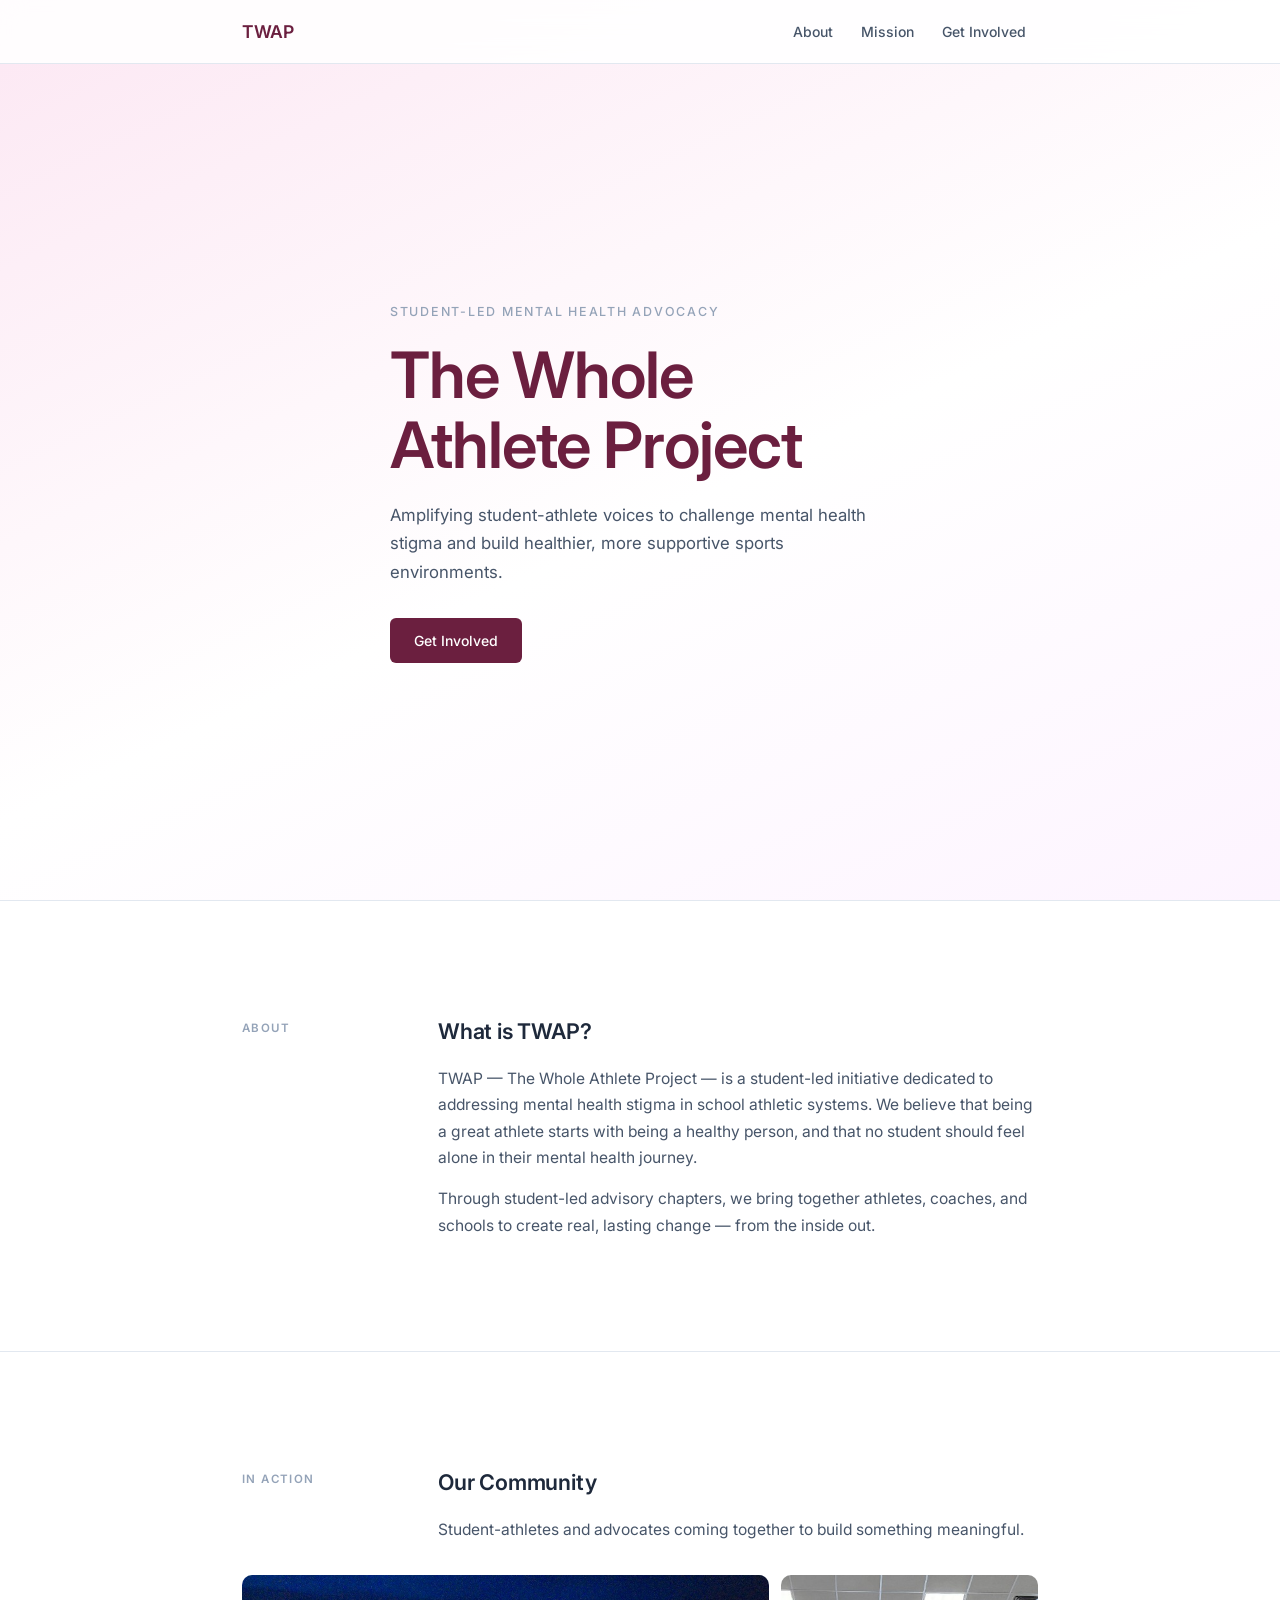
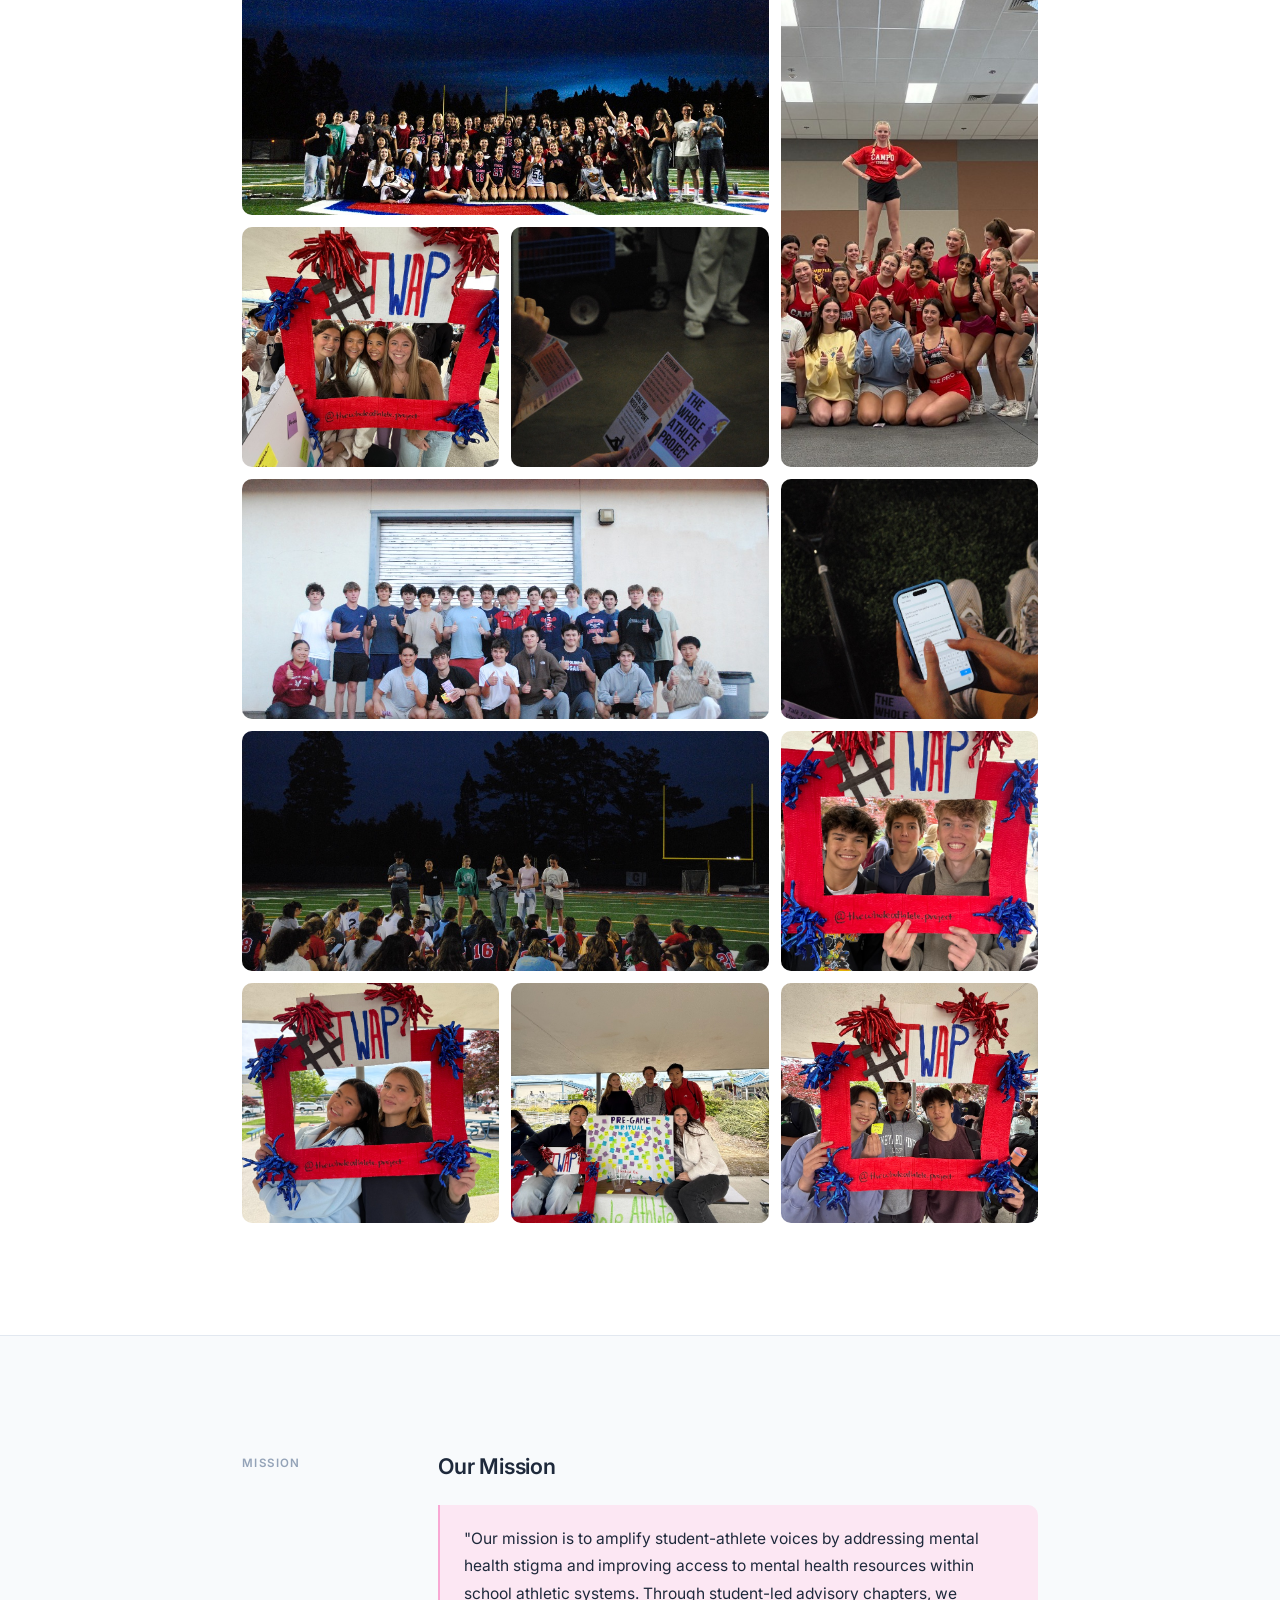
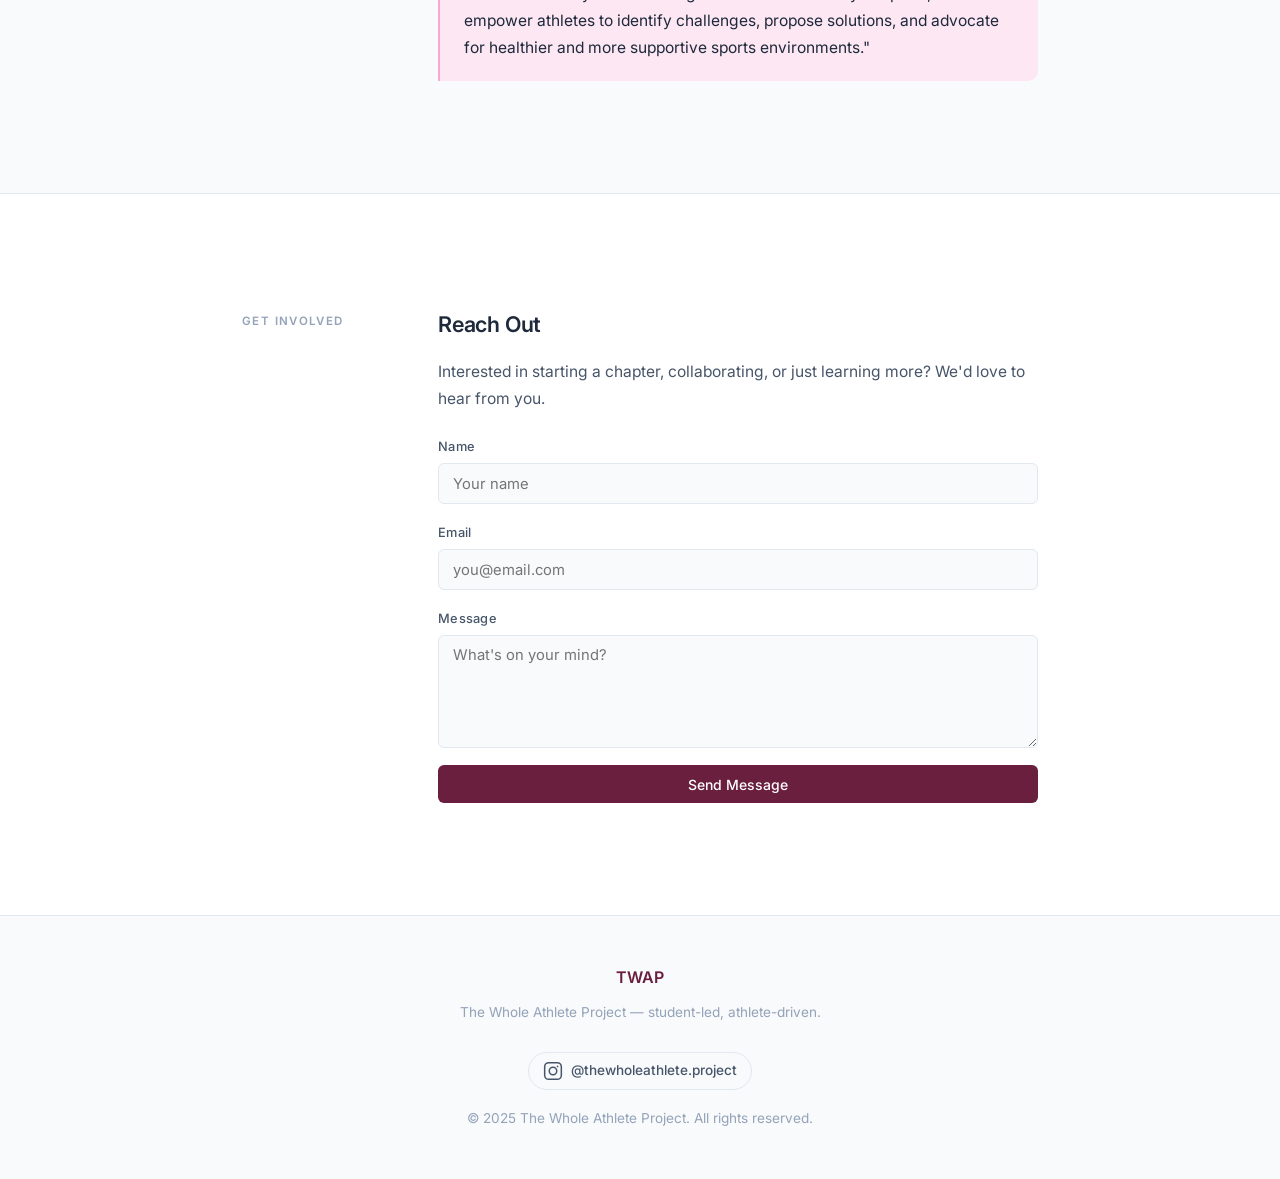
==== index.html @ a3b39b00 "Add files via upload" ====
<!DOCTYPE html>
<html lang="en">
<head>
  <meta charset="UTF-8" />
  <meta name="viewport" content="width=device-width, initial-scale=1.0" />

  <title>TWAP — The Whole Athlete Project</title>
  <meta name="description" content="TWAP is a student-led initiative challenging mental health stigma and improving access to resources within student-athlete communities." />

  <!-- Inter font from Google Fonts -->
  <link rel="preconnect" href="https://fonts.googleapis.com" />
  <link rel="preconnect" href="https://fonts.gstatic.com" crossorigin />
  <link href="https://fonts.googleapis.com/css2?family=Inter:wght@300;400;500;600&display=swap" rel="stylesheet" />

  <link rel="stylesheet" href="style.css" />

  <!-- Favicon — TWAP logo shown in browser tab -->
  <link rel="icon"       type="image/png" href="favicon.png" />
  <link rel="apple-touch-icon"            href="favicon.png" />
</head>
<body>

  <!-- ─── NAV ─────────────────────────────────────────── -->
  <header id="site-header">
    <nav class="nav-inner" aria-label="Main navigation">
      <a href="#hero" class="nav-logo">TWAP</a>

      <!-- Desktop links -->
      <ul class="nav-links" role="list">
        <li><a href="#about"   class="nav-link">About</a></li>
        <li><a href="#mission" class="nav-link">Mission</a></li>
        <li><a href="#contact" class="nav-link">Get Involved</a></li>
      </ul>

      <!-- Mobile hamburger -->
      <button id="hamburger" aria-label="Toggle menu" aria-expanded="false">
        <span></span>
        <span></span>
        <span></span>
      </button>
    </nav>

    <!-- Mobile menu drawer -->
    <div id="mobile-menu" aria-hidden="true">
      <ul role="list">
        <li><a href="#about"   class="mob-link">About</a></li>
        <li><a href="#mission" class="mob-link">Mission</a></li>
        <li><a href="#contact" class="mob-link">Get Involved</a></li>
      </ul>
    </div>
  </header>

  <main>

    <!-- ─── HERO ─────────────────────────────────────────── -->
    <section id="hero">
      <div class="container hero-content">
        <p class="eyebrow">Student-Led Mental Health Advocacy</p>
        <h1>The Whole<br />Athlete Project</h1>
        <p class="hero-sub">
          Amplifying student-athlete voices to challenge mental health stigma
          and build healthier, more supportive sports environments.
        </p>
        <a href="#contact" class="btn">Get Involved</a>
      </div>
    </section>

    <!-- ─── ABOUT ─────────────────────────────────────────── -->
    <section id="about">
      <div class="container section-layout">
        <div class="section-label">About</div>
        <div class="section-body">
          <h2>What is TWAP?</h2>
          <p>
            TWAP — The Whole Athlete Project — is a student-led initiative
            dedicated to addressing mental health stigma in school athletic
            systems. We believe that being a great athlete starts with being
            a healthy person, and that no student should feel alone in their
            mental health journey.
          </p>
          <p>
            Through student-led advisory chapters, we bring together athletes,
            coaches, and schools to create real, lasting change — from the inside out.
          </p>
        </div>
      </div>
    </section>

    <!-- ─── GALLERY ─────────────────────────────────────────── -->
    <section id="gallery">
      <div class="container">
        <div class="section-layout">
          <div class="section-label">In Action</div>
          <div class="section-body">
            <h2>Our Community</h2>
            <p>Student-athletes and advocates coming together to build something meaningful.</p>
          </div>
        </div>

        <!-- Photo grid: 9 photos -->
        <div class="photo-grid">

          <!-- Row 1: wide field group + tall cheer team -->
          <figure class="photo-cell photo-wide">
            <img src="images/field-group.jpg"
                 alt="Large group of student-athletes gathered on a football field at night" />
          </figure>

          <figure class="photo-cell photo-tall">
            <img src="images/cheer-team.jpg"
                 alt="Cheerleading team forming a pyramid in a gym, all smiling" />
          </figure>

          <!-- Row 1 col 3 + row 2 col 1-2 fill -->
          <figure class="photo-cell">
            <img src="images/event-girls-sign.jpg"
                 alt="Four female student-athletes posing with a handmade TWAP sign" />
          </figure>

          <!-- Row 2: track group wide + survey phone -->
          <figure class="photo-cell photo-wide">
            <img src="images/team-lacrosse.jpg"
                 alt="A large group of student-athletes giving thumbs up together on a track" />
          </figure>

          <!-- Row 3: field presentation wide + brochure -->
          <figure class="photo-cell photo-wide">
            <img src="images/field-presentation.jpg"
                 alt="TWAP members presenting to a crowd of student-athletes sitting on a football field at night" />
          </figure>

          <figure class="photo-cell">
            <img src="images/brochure-hands.jpg"
                 alt="Hands holding a TWAP mental health guide brochure" />
          </figure>

          <!-- Row 4: three smaller squares -->
          <figure class="photo-cell">
            <img src="images/survey-phone.jpg"
                 alt="Student filling out a TWAP mental health survey on their phone at an outdoor event" />
          </figure>

          <figure class="photo-cell">
            <img src="images/event-boys-sign.jpg"
                 alt="Three male student-athletes posing with a TWAP photo frame sign" />
          </figure>

          <figure class="photo-cell">
            <img src="images/event-duo.jpg"
                 alt="Two student-athletes smiling through a TWAP photo frame at a campus event" />
          </figure>

          <!-- Two new square photos -->
          <figure class="photo-cell">
            <img src="images/event-booth.jpg"
                 alt="TWAP members at a campus booth with a Pre-Game Ritual poster covered in sticky notes" />
          </figure>

          <figure class="photo-cell">
            <img src="images/event-boys-sign2.jpg"
                 alt="Three male students posing with a TWAP photo frame sign at a campus event" />
          </figure>

        </div>
      </div>
    </section>

    <!-- ─── MISSION ─────────────────────────────────────────── -->
    <section id="mission">
      <div class="container section-layout">
        <div class="section-label">Mission</div>
        <div class="section-body">
          <h2>Our Mission</h2>
          <!-- Exact mission statement as specified -->
          <blockquote>
            "Our mission is to amplify student-athlete voices by addressing
            mental health stigma and improving access to mental health resources
            within school athletic systems. Through student-led advisory chapters,
            we empower athletes to identify challenges, propose solutions, and
            advocate for healthier and more supportive sports environments."
          </blockquote>
        </div>
      </div>
    </section>

    <!-- ─── CONTACT ─────────────────────────────────────────── -->
    <section id="contact">
      <div class="container section-layout">
        <div class="section-label">Get Involved</div>
        <div class="section-body">
          <h2>Reach Out</h2>
          <p>
            Interested in starting a chapter, collaborating, or just learning more?
            We'd love to hear from you.
          </p>

          <!--
            FormSubmit — no backend needed.
            Submissions are sent to thewholeathleteproject26@gmail.com.
            First submission will require a one-time email confirmation.
          -->
          <form
            id="contact-form"
            action="https://formsubmit.co/thewholeathleteproject26@gmail.com"
            method="POST"
          >
            <!-- FormSubmit config: disable captcha, redirect back to page -->
            <input type="hidden" name="_captcha"     value="false" />
            <input type="hidden" name="_subject"     value="New message from TWAP website" />
            <input type="hidden" name="_next"        value="https://thewholeathleteproject.org/#contact" />
            <input type="text"   name="_honey"       style="display:none" tabindex="-1" autocomplete="off" />

            <div class="form-group">
              <label for="name">Name</label>
              <input type="text" id="name" name="name" required placeholder="Your name" autocomplete="name" />
            </div>

            <div class="form-group">
              <label for="email">Email</label>
              <input type="email" id="email" name="email" required placeholder="you@email.com" autocomplete="email" />
            </div>

            <div class="form-group">
              <label for="message">Message</label>
              <textarea id="message" name="message" rows="5" required placeholder="What's on your mind?"></textarea>
            </div>

            <button type="submit" class="btn">Send Message</button>
          </form>
        </div>
      </div>
    </section>

  </main>

  <!-- ─── FOOTER ─────────────────────────────────────────── -->
  <footer id="site-footer">
    <div class="container footer-inner">
      <span class="footer-logo">TWAP</span>
      <p>The Whole Athlete Project &mdash; student-led, athlete-driven.</p>
      <a
        href="https://instagram.com/thewholeathlete.project"
        target="_blank"
        rel="noopener noreferrer"
        class="instagram-link"
        aria-label="Follow TWAP on Instagram"
      >
        <!-- Inline SVG Instagram icon — no external dependency -->
        <svg xmlns="http://www.w3.org/2000/svg" width="20" height="20" viewBox="0 0 24 24" fill="none" stroke="currentColor" stroke-width="1.8" stroke-linecap="round" stroke-linejoin="round" aria-hidden="true">
          <rect x="2" y="2" width="20" height="20" rx="5" ry="5"/>
          <circle cx="12" cy="12" r="4.5"/>
          <circle cx="17.5" cy="6.5" r="1" fill="currentColor" stroke="none"/>
        </svg>
        @thewholeathlete.project
      </a>
      <p class="footer-copy">&copy; 2025 The Whole Athlete Project. All rights reserved.</p>
    </div>
  </footer>

  <script src="script.js"></script>
</body>
</html>
---- style.css ----
/* ─────────────────────────────────────────────────────
   TWAP — The Whole Athlete Project
   Stylesheet: minimalist, pastel, Inter font
   ───────────────────────────────────────────────────── */

/* ── Variables ─────────────────────────────────────── */
:root {
  /* Pastel pink palette */
  --blue:        #fce7f3;   /* pastel pink background accents */
  --blue-mid:    #f9a8d4;   /* medium pink for borders */
  --blue-ink:    #6b1f3f;   /* deep rose for headings */
  --green:       #fdf2f8;   /* light blush */
  --green-mid:   #f472b6;
  --purple:      #fce7f3;   /* soft pink */
  --purple-mid:  #f9a8d4;

  /* Neutrals */
  --white:       #ffffff;
  --off-white:   #f8fafc;
  --gray-100:    #f1f5f9;
  --gray-200:    #e2e8f0;
  --gray-400:    #94a3b8;
  --gray-600:    #475569;
  --gray-800:    #1e293b;

  /* Typography */
  --font:        'Inter', system-ui, sans-serif;

  /* Spacing */
  --section-pad: 7rem 0;
  --nav-h:       64px;
  --radius:      10px;
  --radius-sm:   6px;

  /* Transitions */
  --ease:        0.2s ease;
}

/* ── Reset ─────────────────────────────────────────── */
*, *::before, *::after { box-sizing: border-box; margin: 0; padding: 0; }
html { scroll-behavior: smooth; font-size: 16px; }

body {
  font-family: var(--font);
  background: var(--white);
  color: var(--gray-800);
  line-height: 1.7;
  -webkit-font-smoothing: antialiased;
}

img, svg { display: block; max-width: 100%; }
a { color: inherit; text-decoration: none; }
ul { list-style: none; }
button { cursor: pointer; font-family: inherit; border: none; background: none; }
textarea { resize: vertical; }

/* ── Container ─────────────────────────────────────── */
.container {
  max-width: 860px;
  margin: 0 auto;
  padding: 0 2rem;
}

/* ── Section layout ────────────────────────────────── */
/* Two-column: narrow label on the left, content on the right */
.section-layout {
  display: grid;
  grid-template-columns: 140px 1fr;
  gap: 0 3.5rem;
  align-items: start;
}

.section-label {
  font-size: 0.72rem;
  font-weight: 600;
  text-transform: uppercase;
  letter-spacing: 0.12em;
  color: var(--gray-400);
  padding-top: 0.35rem;  /* align with h2 cap height */
}

/* ── Typography ────────────────────────────────────── */
h1 {
  font-size: clamp(2.6rem, 6vw, 4rem);
  font-weight: 600;
  line-height: 1.1;
  letter-spacing: -1px;
  color: var(--blue-ink);
  margin-bottom: 1.25rem;
}

h2 {
  font-size: 1.35rem;
  font-weight: 600;
  color: var(--gray-800);
  margin-bottom: 1rem;
  letter-spacing: -0.2px;
}

p {
  color: var(--gray-600);
  font-size: 0.975rem;
  margin-bottom: 0.9rem;
}

p:last-child { margin-bottom: 0; }

.eyebrow {
  font-size: 0.78rem;
  font-weight: 500;
  text-transform: uppercase;
  letter-spacing: 0.14em;
  color: var(--gray-400);
  margin-bottom: 1.1rem;
}

/* ── Button ────────────────────────────────────────── */
.btn {
  display: inline-block;
  padding: 0.65rem 1.5rem;
  background: var(--blue-ink);
  color: var(--white);
  font-size: 0.875rem;
  font-weight: 500;
  border-radius: var(--radius-sm);
  transition: background var(--ease), transform var(--ease);
}
.btn:hover {
  background: #16304f;
  transform: translateY(-1px);
}

/* ── Header / Nav ──────────────────────────────────── */
#site-header {
  position: fixed;
  top: 0; left: 0; right: 0;
  z-index: 100;
  background: rgba(255,255,255,0.88);
  backdrop-filter: blur(12px);
  -webkit-backdrop-filter: blur(12px);
  border-bottom: 1px solid var(--gray-200);
  height: var(--nav-h);
}

.nav-inner {
  max-width: 860px;
  margin: 0 auto;
  padding: 0 2rem;
  height: var(--nav-h);
  display: flex;
  align-items: center;
  gap: 2rem;
}

.nav-logo {
  font-size: 1.1rem;
  font-weight: 600;
  letter-spacing: -0.3px;
  color: var(--blue-ink);
  margin-right: auto;
}

.nav-links {
  display: flex;
  align-items: center;
  gap: 0.25rem;
}

.nav-link {
  font-size: 0.875rem;
  font-weight: 500;
  color: var(--gray-600);
  padding: 0.4rem 0.75rem;
  border-radius: var(--radius-sm);
  transition: color var(--ease), background var(--ease);
}
.nav-link:hover {
  color: var(--gray-800);
  background: var(--gray-100);
}

/* Hamburger */
#hamburger {
  display: none;
  flex-direction: column;
  gap: 5px;
  padding: 6px;
  border-radius: var(--radius-sm);
}
#hamburger span {
  display: block;
  width: 20px;
  height: 1.5px;
  background: var(--gray-800);
  border-radius: 2px;
  transition: transform var(--ease), opacity var(--ease);
}
#hamburger.open span:nth-child(1) { transform: translateY(6.5px) rotate(45deg); }
#hamburger.open span:nth-child(2) { opacity: 0; }
#hamburger.open span:nth-child(3) { transform: translateY(-6.5px) rotate(-45deg); }

/* Mobile menu */
#mobile-menu {
  display: none;
  background: var(--white);
  border-bottom: 1px solid var(--gray-200);
  padding: 0.75rem 2rem 1rem;
}
#mobile-menu.open { display: block; }

.mob-link {
  display: block;
  padding: 0.7rem 0;
  font-size: 0.95rem;
  font-weight: 500;
  color: var(--gray-600);
  border-bottom: 1px solid var(--gray-100);
}
.mob-link:last-child { border-bottom: none; }
.mob-link:hover { color: var(--gray-800); }

/* ── Hero ──────────────────────────────────────────── */
#hero {
  min-height: 100vh;
  display: flex;
  align-items: center;
  padding-top: var(--nav-h);
  background: linear-gradient(155deg, #fce7f3 0%, var(--white) 55%, #fdf4ff 100%);
}

.hero-content { padding: 5rem 2rem; }

.hero-sub {
  font-size: 1.05rem;
  color: var(--gray-600);
  max-width: 500px;
  margin-bottom: 2rem;
}

/* ── About ─────────────────────────────────────────── */
#about {
  padding: var(--section-pad);
  background: var(--white);
  border-top: 1px solid var(--gray-200);
}

/* ── Mission ───────────────────────────────────────── */
#mission {
  padding: var(--section-pad);
  background: var(--off-white);
  border-top: 1px solid var(--gray-200);
}

blockquote {
  border-left: 2px solid var(--blue-mid);
  padding: 1.25rem 1.5rem;
  margin: 1.25rem 0 0;
  background: #fce7f3;
  border-radius: 0 var(--radius) var(--radius) 0;
  font-size: 0.975rem;
  color: var(--gray-800);
  line-height: 1.75;
  font-style: normal;
}

/* ── Contact ───────────────────────────────────────── */
#contact {
  padding: var(--section-pad);
  background: var(--white);
  border-top: 1px solid var(--gray-200);
}

/* Form */
#contact-form {
  margin-top: 1.5rem;
  display: flex;
  flex-direction: column;
  gap: 1.1rem;
}

.form-group {
  display: flex;
  flex-direction: column;
  gap: 0.35rem;
}

.form-group label {
  font-size: 0.8rem;
  font-weight: 500;
  color: var(--gray-600);
  letter-spacing: 0.02em;
}

.form-group input,
.form-group textarea {
  font-family: var(--font);
  font-size: 0.925rem;
  color: var(--gray-800);
  background: var(--off-white);
  border: 1px solid var(--gray-200);
  border-radius: var(--radius-sm);
  padding: 0.65rem 0.9rem;
  outline: none;
  transition: border-color var(--ease), box-shadow var(--ease);
}

.form-group input:focus,
.form-group textarea:focus {
  border-color: var(--blue-mid);
  box-shadow: 0 0 0 3px rgba(249,168,212,0.25);
}

/* ── Footer ────────────────────────────────────────── */
#site-footer {
  border-top: 1px solid var(--gray-200);
  padding: 3rem 0;
  background: var(--off-white);
}

.footer-inner {
  display: flex;
  flex-direction: column;
  align-items: center;
  gap: 0.6rem;
  text-align: center;
}

.footer-logo {
  font-size: 1rem;
  font-weight: 600;
  letter-spacing: -0.2px;
  color: var(--blue-ink);
}

.footer-inner p {
  font-size: 0.85rem;
  color: var(--gray-400);
}

/* Instagram link */
.instagram-link {
  display: inline-flex;
  align-items: center;
  gap: 0.45rem;
  font-size: 0.85rem;
  font-weight: 500;
  color: var(--gray-600);
  padding: 0.4rem 0.9rem;
  border: 1px solid var(--gray-200);
  border-radius: 20px;
  transition: color var(--ease), border-color var(--ease), background var(--ease);
  margin-top: 0.25rem;
}
.instagram-link:hover {
  color: var(--blue-ink);
  border-color: var(--blue-mid);
  background: #fce7f3;
}

.footer-copy {
  font-size: 0.78rem;
  color: var(--gray-400);
  margin-top: 0.5rem;
}

/* ── Gallery ───────────────────────────────────────── */
#gallery {
  padding: var(--section-pad);
  background: var(--white);
  border-top: 1px solid var(--gray-200);
}

/* header row inside gallery reuses .section-layout */
#gallery .section-layout {
  margin-bottom: 2rem;
}

/* CSS grid: 3 equal columns, auto rows at ~240px */
.photo-grid {
  display: grid;
  grid-template-columns: repeat(3, 1fr);
  grid-auto-rows: 240px;
  gap: 0.75rem;
  grid-auto-flow: dense; /* backfill gaps left by wide/tall cells */
}

.photo-cell {
  overflow: hidden;
  border-radius: var(--radius);
  background: var(--gray-100);
  margin: 0;
}

.photo-cell img {
  width: 100%;
  height: 100%;
  object-fit: cover;
  transition: transform 0.35s ease;
}

.photo-cell:hover img {
  transform: scale(1.03);
}

/* Wide card: spans 2 columns */
.photo-wide {
  grid-column: span 2;
}

/* Tall card: spans 2 rows */
.photo-tall {
  grid-row: span 2;
}

/* ── Responsive ────────────────────────────────────── */
@media (max-width: 640px) {
  /* Stack section labels above content on mobile */
  .section-layout {
    grid-template-columns: 1fr;
    gap: 0.4rem;
  }

  .section-label {
    padding-top: 0;
  }

  .nav-links { display: none; }
  #hamburger { display: flex; }

  .hero-content { padding: 4rem 2rem 3rem; }

  h1 { font-size: 2.4rem; }

  /* Single column photo grid on mobile */
  .photo-grid {
    grid-template-columns: 1fr;
    grid-auto-rows: 260px;
  }
  .photo-wide,
  .photo-tall {
    grid-column: span 1;
    grid-row: span 1;
  }
}
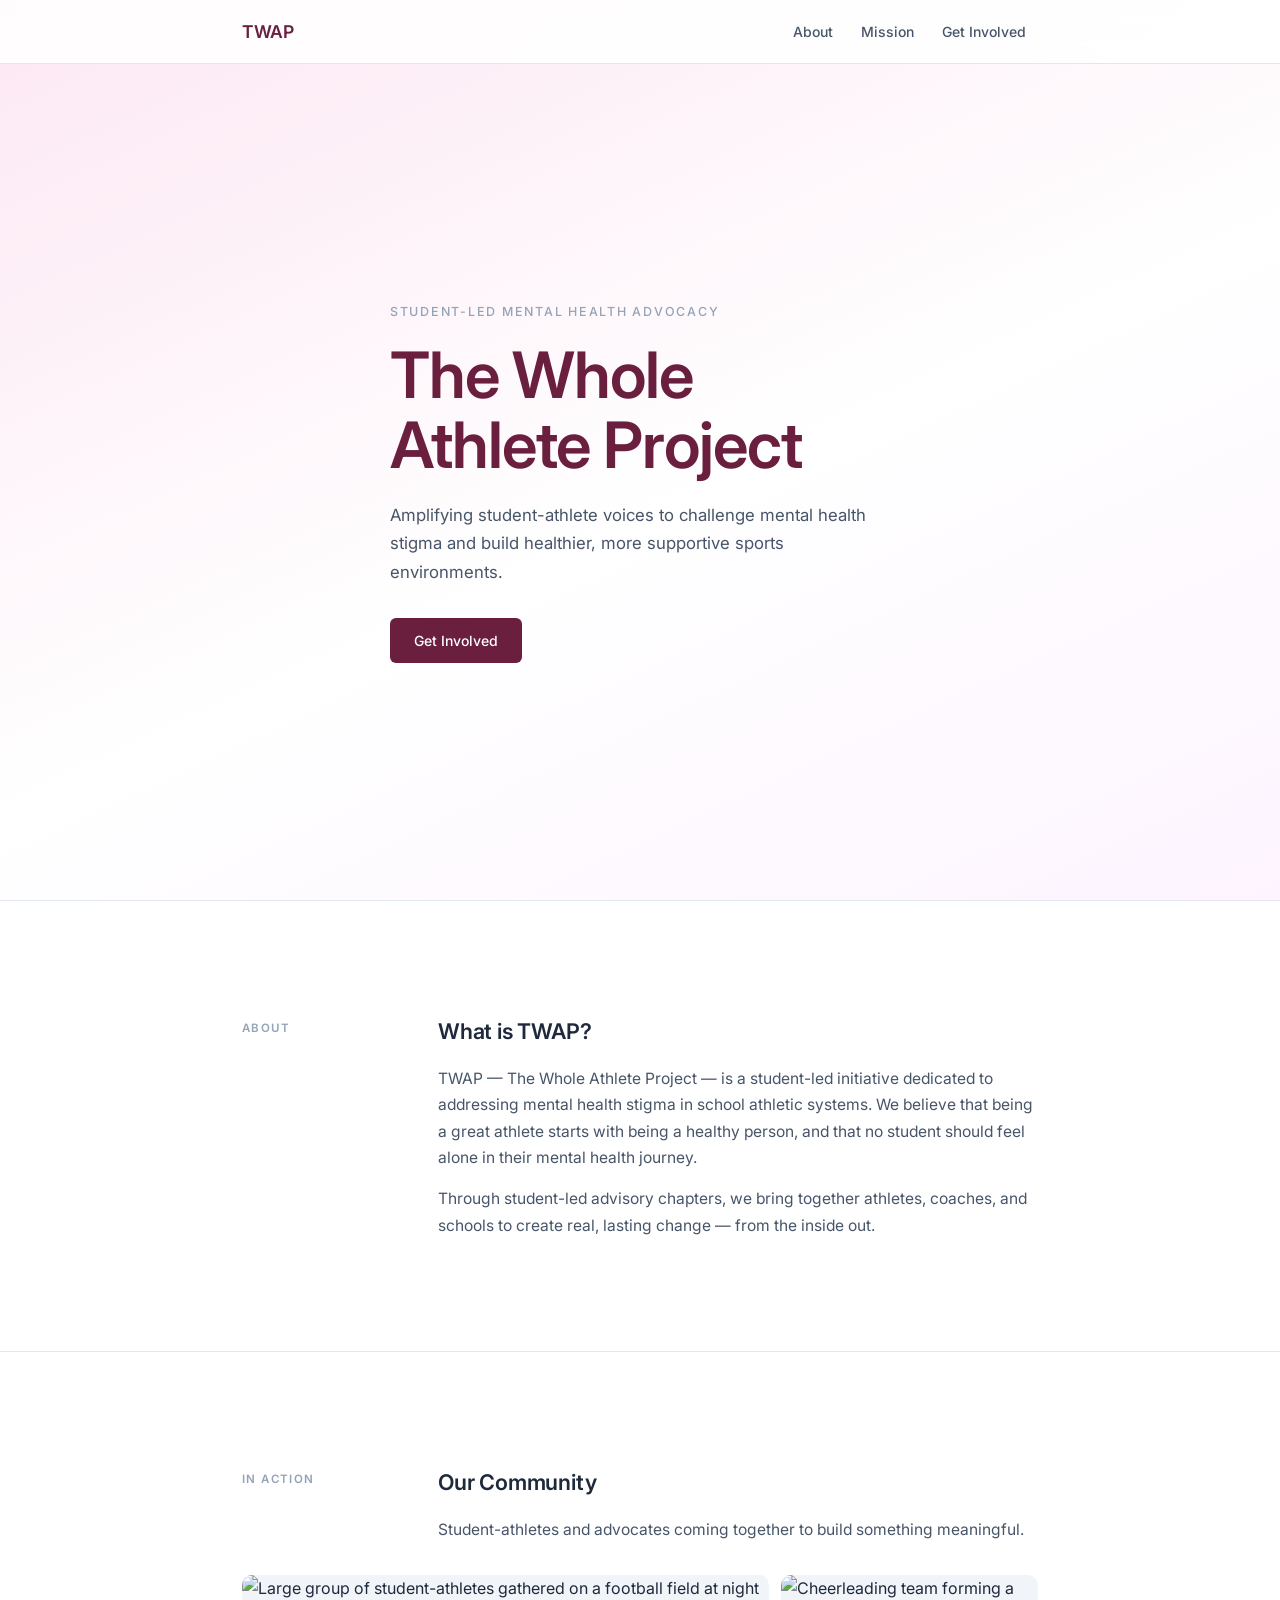
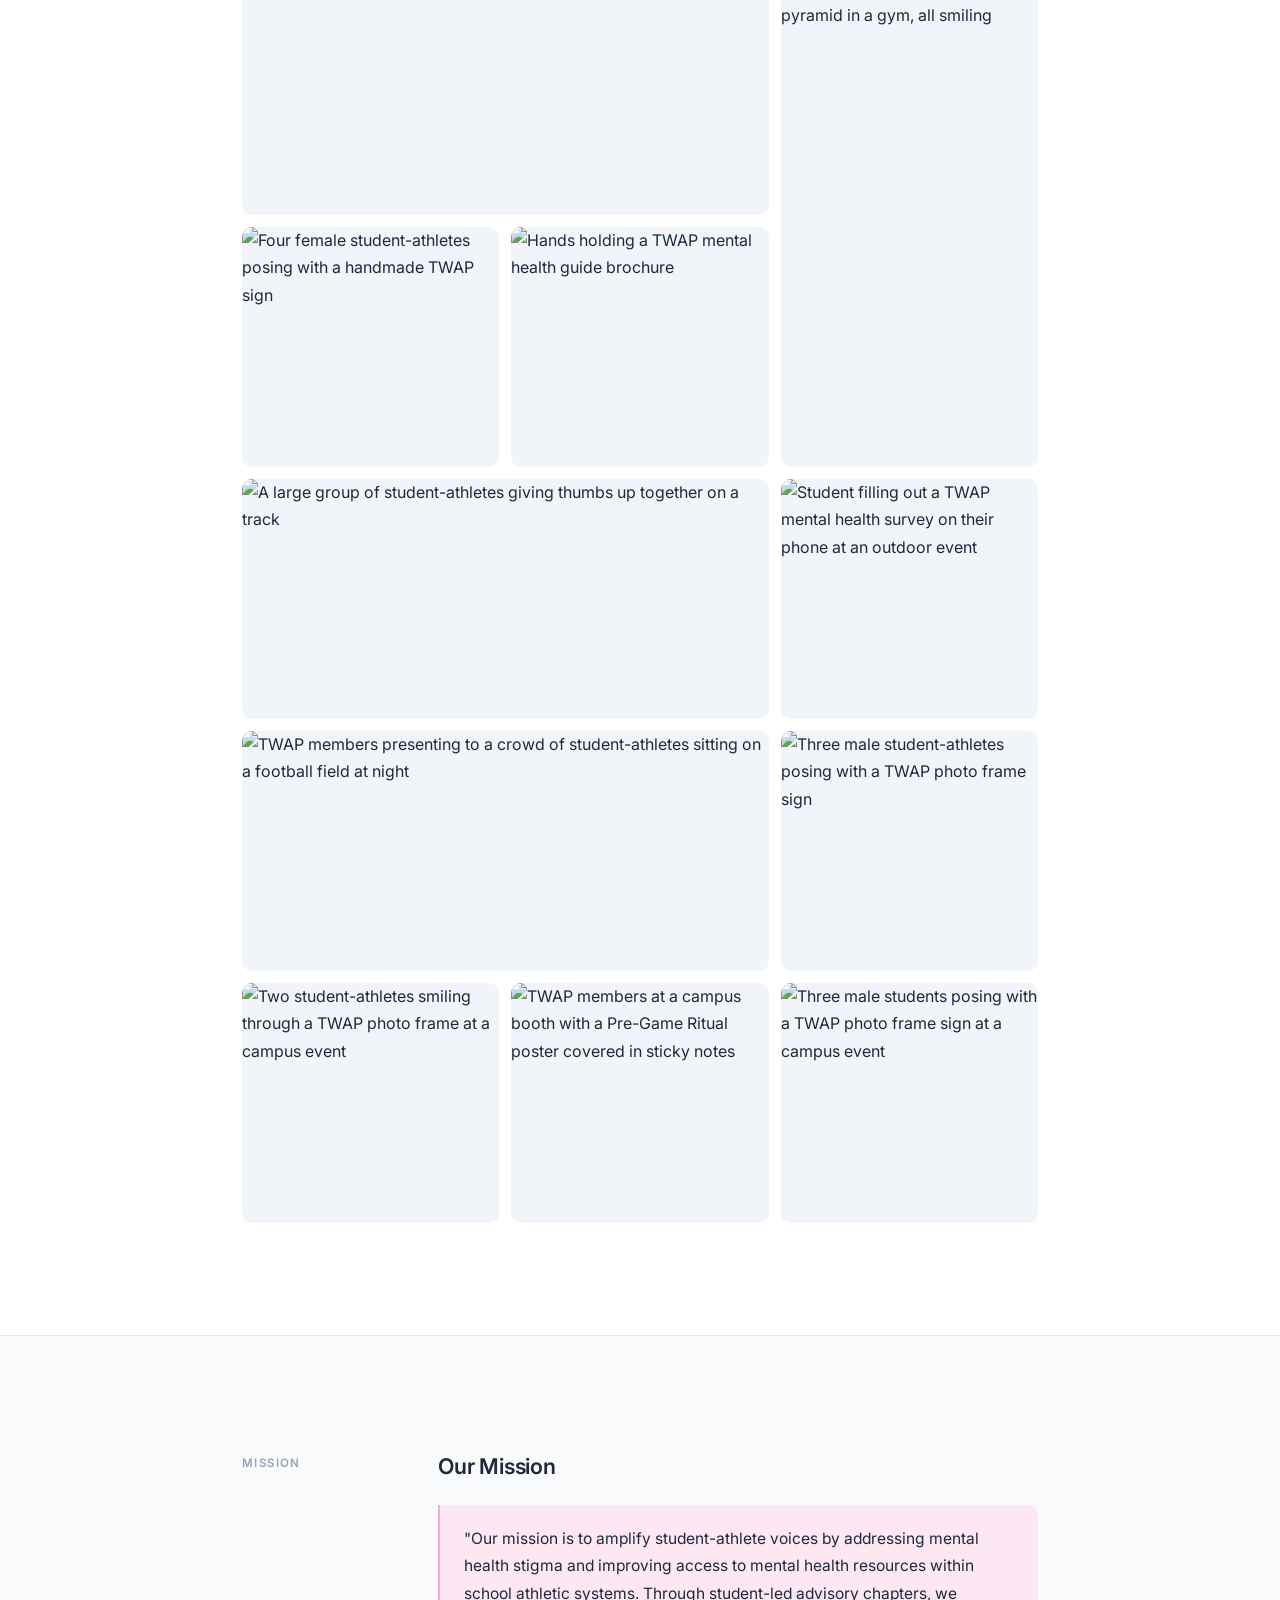
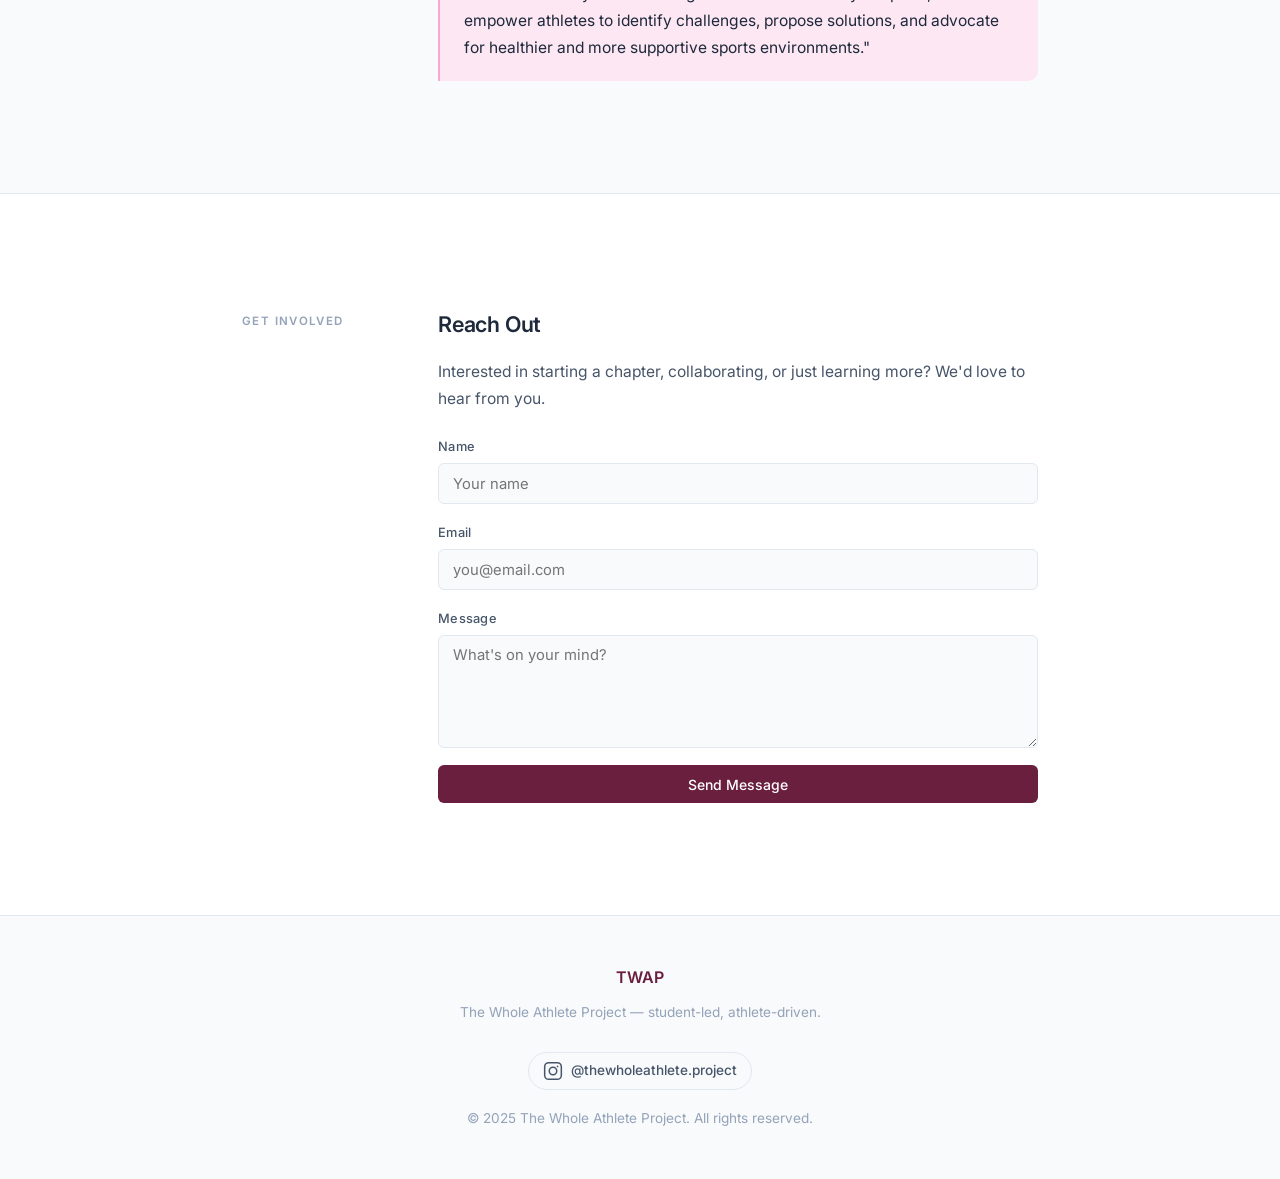
==== commit 42b94f73: "Add files via upload" ====
--- a/index.html
+++ b/index.html
@@ -102,62 +102,62 @@
 
           <!-- Row 1: wide field group + tall cheer team -->
           <figure class="photo-cell photo-wide">
-            <img src="images/field-group.jpg"
+            <img src="field-group.jpg"
                  alt="Large group of student-athletes gathered on a football field at night" />
           </figure>
 
           <figure class="photo-cell photo-tall">
-            <img src="images/cheer-team.jpg"
+            <img src="cheer-team.jpg"
                  alt="Cheerleading team forming a pyramid in a gym, all smiling" />
           </figure>
 
           <!-- Row 1 col 3 + row 2 col 1-2 fill -->
           <figure class="photo-cell">
-            <img src="images/event-girls-sign.jpg"
+            <img src="event-girls-sign.jpg"
                  alt="Four female student-athletes posing with a handmade TWAP sign" />
           </figure>
 
           <!-- Row 2: track group wide + survey phone -->
           <figure class="photo-cell photo-wide">
-            <img src="images/team-lacrosse.jpg"
+            <img src="team-lacrosse.jpg"
                  alt="A large group of student-athletes giving thumbs up together on a track" />
           </figure>
 
           <!-- Row 3: field presentation wide + brochure -->
           <figure class="photo-cell photo-wide">
-            <img src="images/field-presentation.jpg"
+            <img src="field-presentation.jpg"
                  alt="TWAP members presenting to a crowd of student-athletes sitting on a football field at night" />
           </figure>
 
           <figure class="photo-cell">
-            <img src="images/brochure-hands.jpg"
+            <img src="brochure-hands.jpg"
                  alt="Hands holding a TWAP mental health guide brochure" />
           </figure>
 
           <!-- Row 4: three smaller squares -->
           <figure class="photo-cell">
-            <img src="images/survey-phone.jpg"
+            <img src="survey-phone.jpg"
                  alt="Student filling out a TWAP mental health survey on their phone at an outdoor event" />
           </figure>
 
           <figure class="photo-cell">
-            <img src="images/event-boys-sign.jpg"
+            <img src="event-boys-sign.jpg"
                  alt="Three male student-athletes posing with a TWAP photo frame sign" />
           </figure>
 
           <figure class="photo-cell">
-            <img src="images/event-duo.jpg"
+            <img src="event-duo.jpg"
                  alt="Two student-athletes smiling through a TWAP photo frame at a campus event" />
           </figure>
 
           <!-- Two new square photos -->
           <figure class="photo-cell">
-            <img src="images/event-booth.jpg"
+            <img src="event-booth.jpg"
                  alt="TWAP members at a campus booth with a Pre-Game Ritual poster covered in sticky notes" />
           </figure>
 
           <figure class="photo-cell">
-            <img src="images/event-boys-sign2.jpg"
+            <img src="event-boys-sign2.jpg"
                  alt="Three male students posing with a TWAP photo frame sign at a campus event" />
           </figure>
 
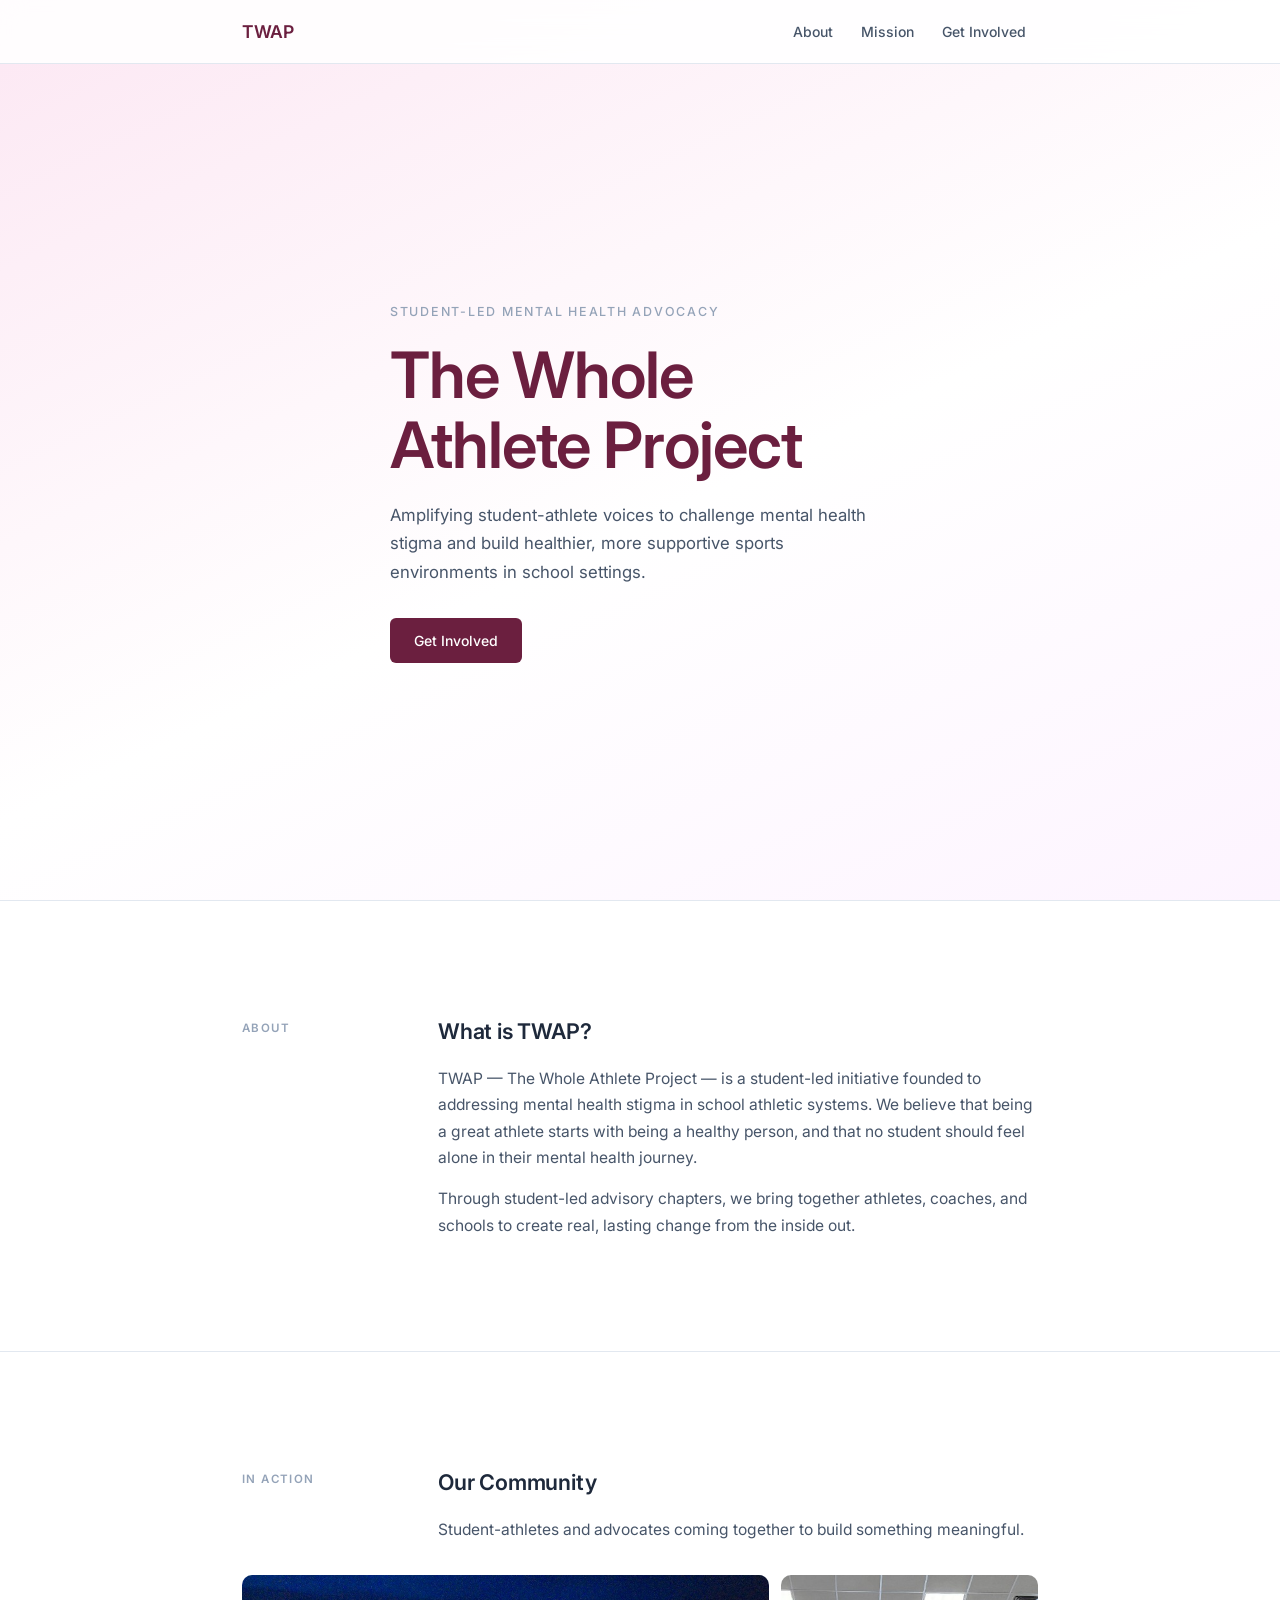
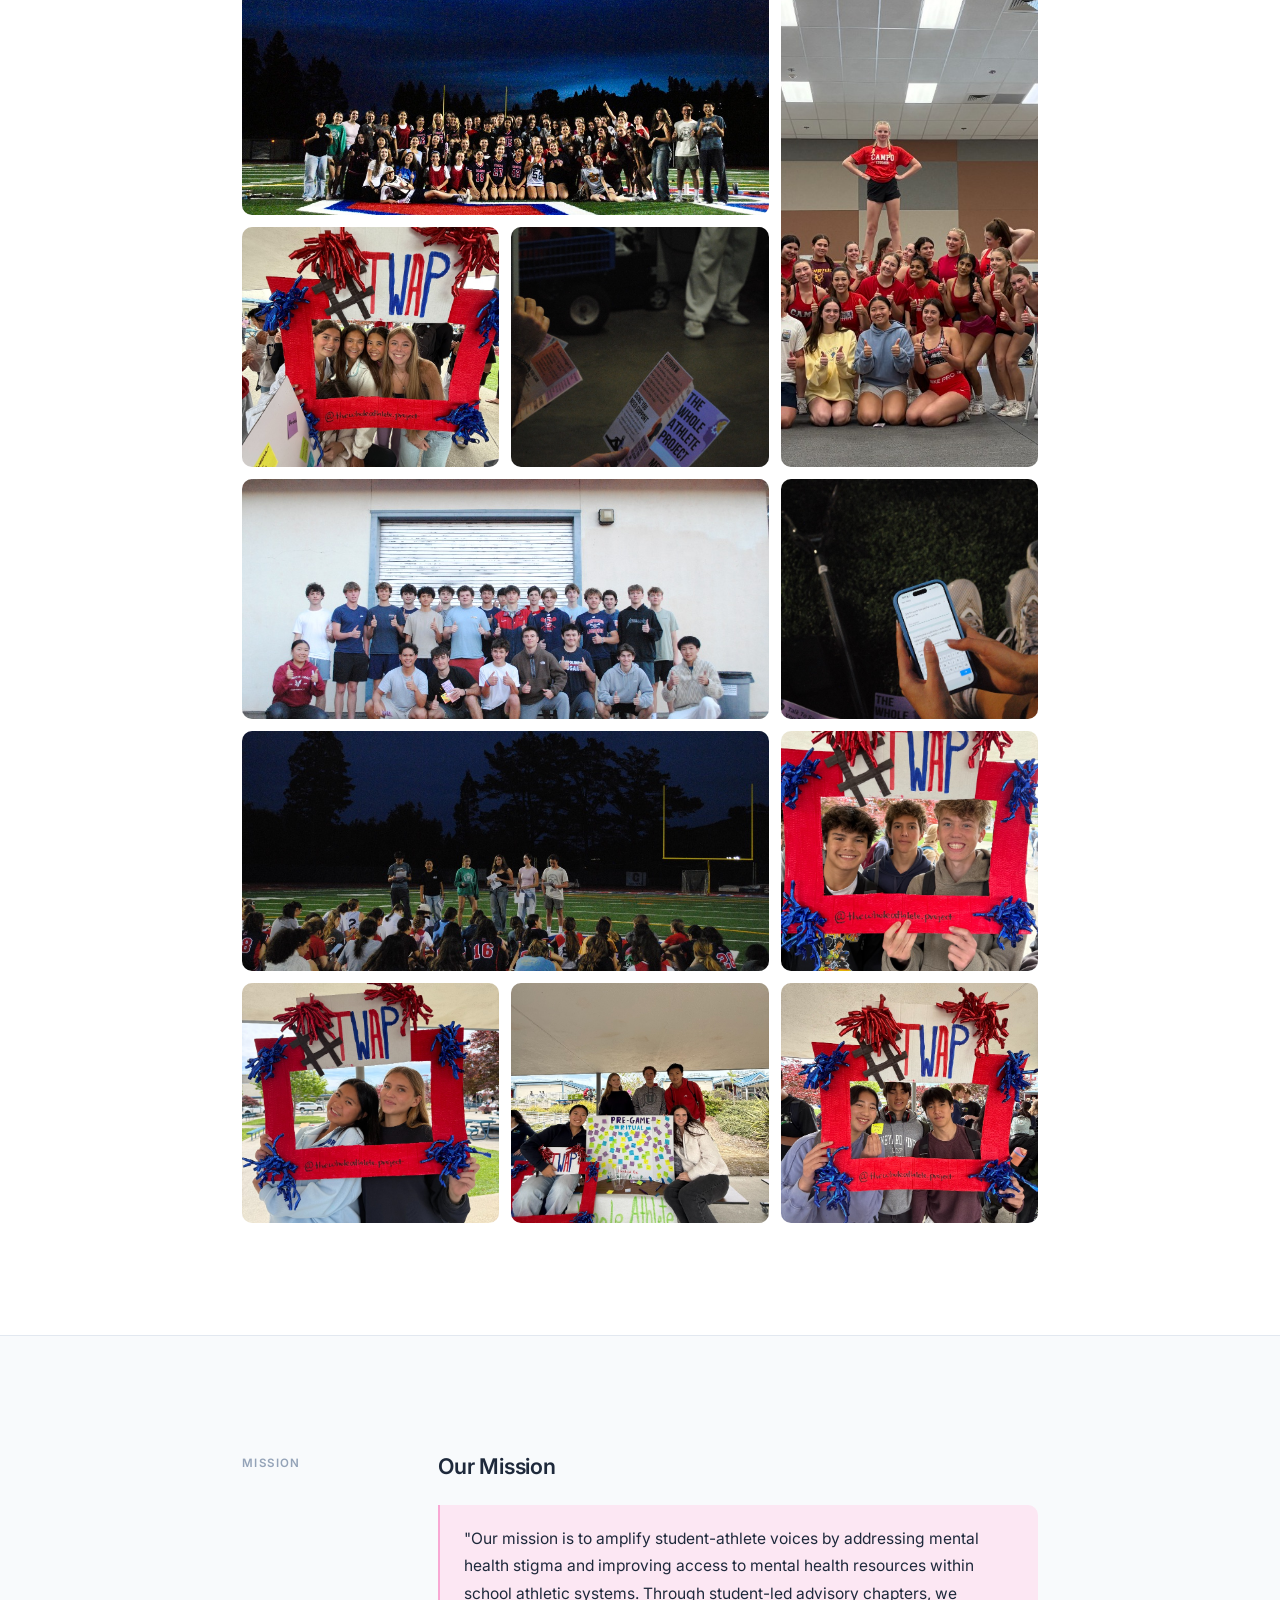
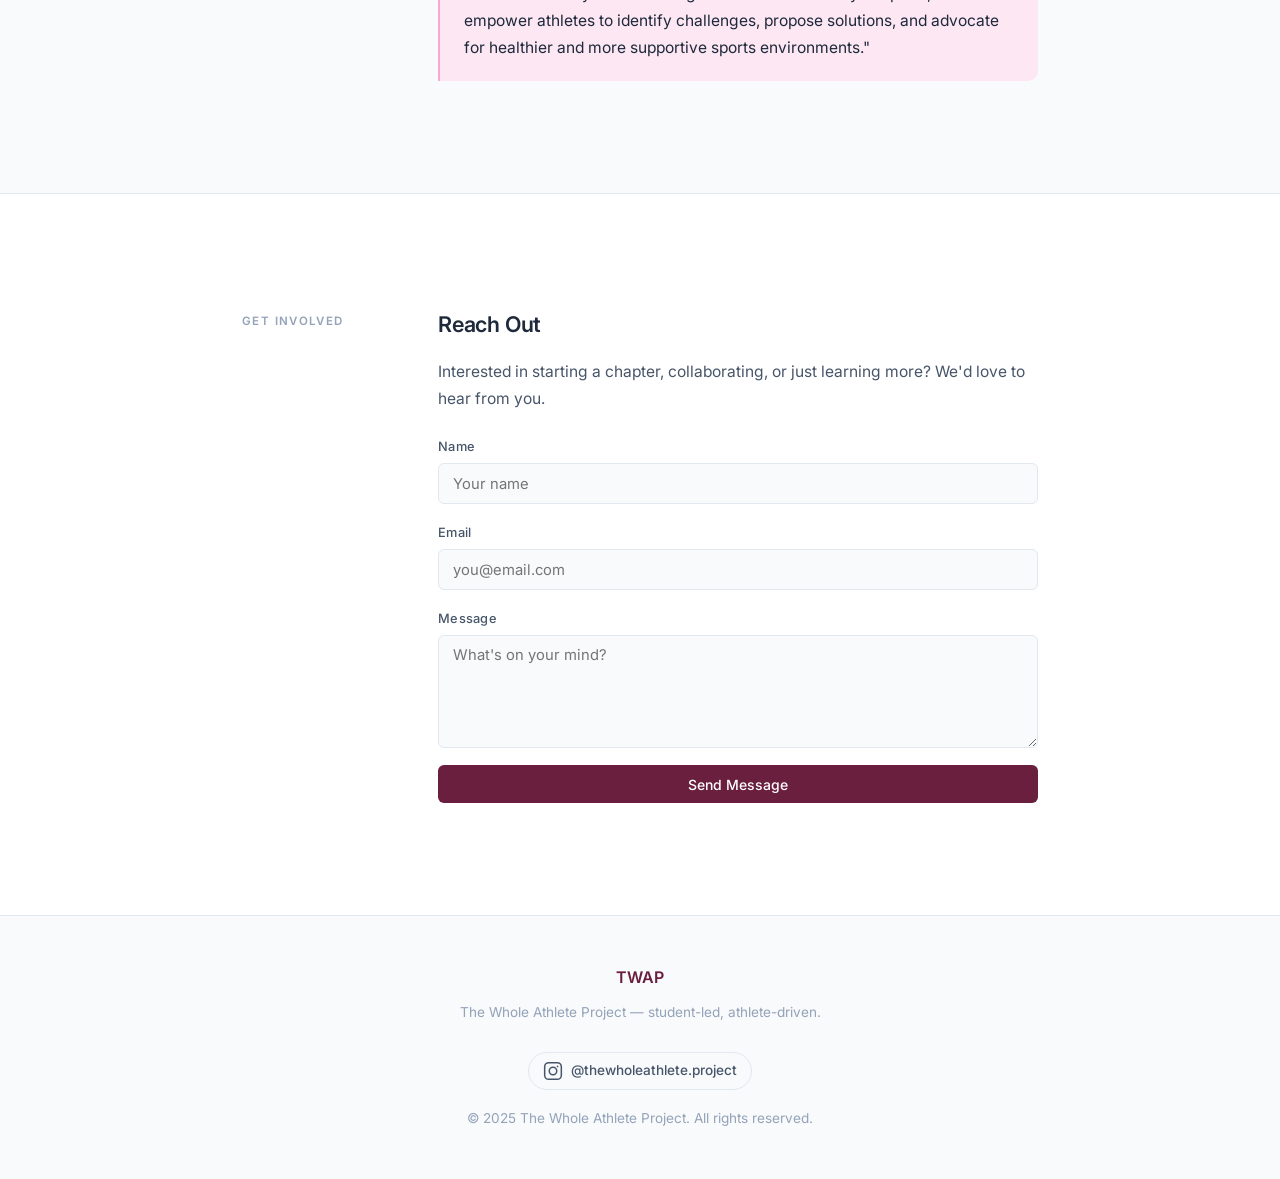
==== commit 24fe7593: "Update index.html" ====
--- a/index.html
+++ b/index.html
@@ -59,7 +59,7 @@
         <h1>The Whole<br />Athlete Project</h1>
         <p class="hero-sub">
           Amplifying student-athlete voices to challenge mental health stigma
-          and build healthier, more supportive sports environments.
+          and build healthier, more supportive sports environments in school settings.
         </p>
         <a href="#contact" class="btn">Get Involved</a>
       </div>
@@ -73,14 +73,14 @@
           <h2>What is TWAP?</h2>
           <p>
             TWAP — The Whole Athlete Project — is a student-led initiative
-            dedicated to addressing mental health stigma in school athletic
+            founded to addressing mental health stigma in school athletic
             systems. We believe that being a great athlete starts with being
             a healthy person, and that no student should feel alone in their
             mental health journey.
           </p>
           <p>
             Through student-led advisory chapters, we bring together athletes,
-            coaches, and schools to create real, lasting change — from the inside out.
+            coaches, and schools to create real, lasting change from the inside out.
           </p>
         </div>
       </div>
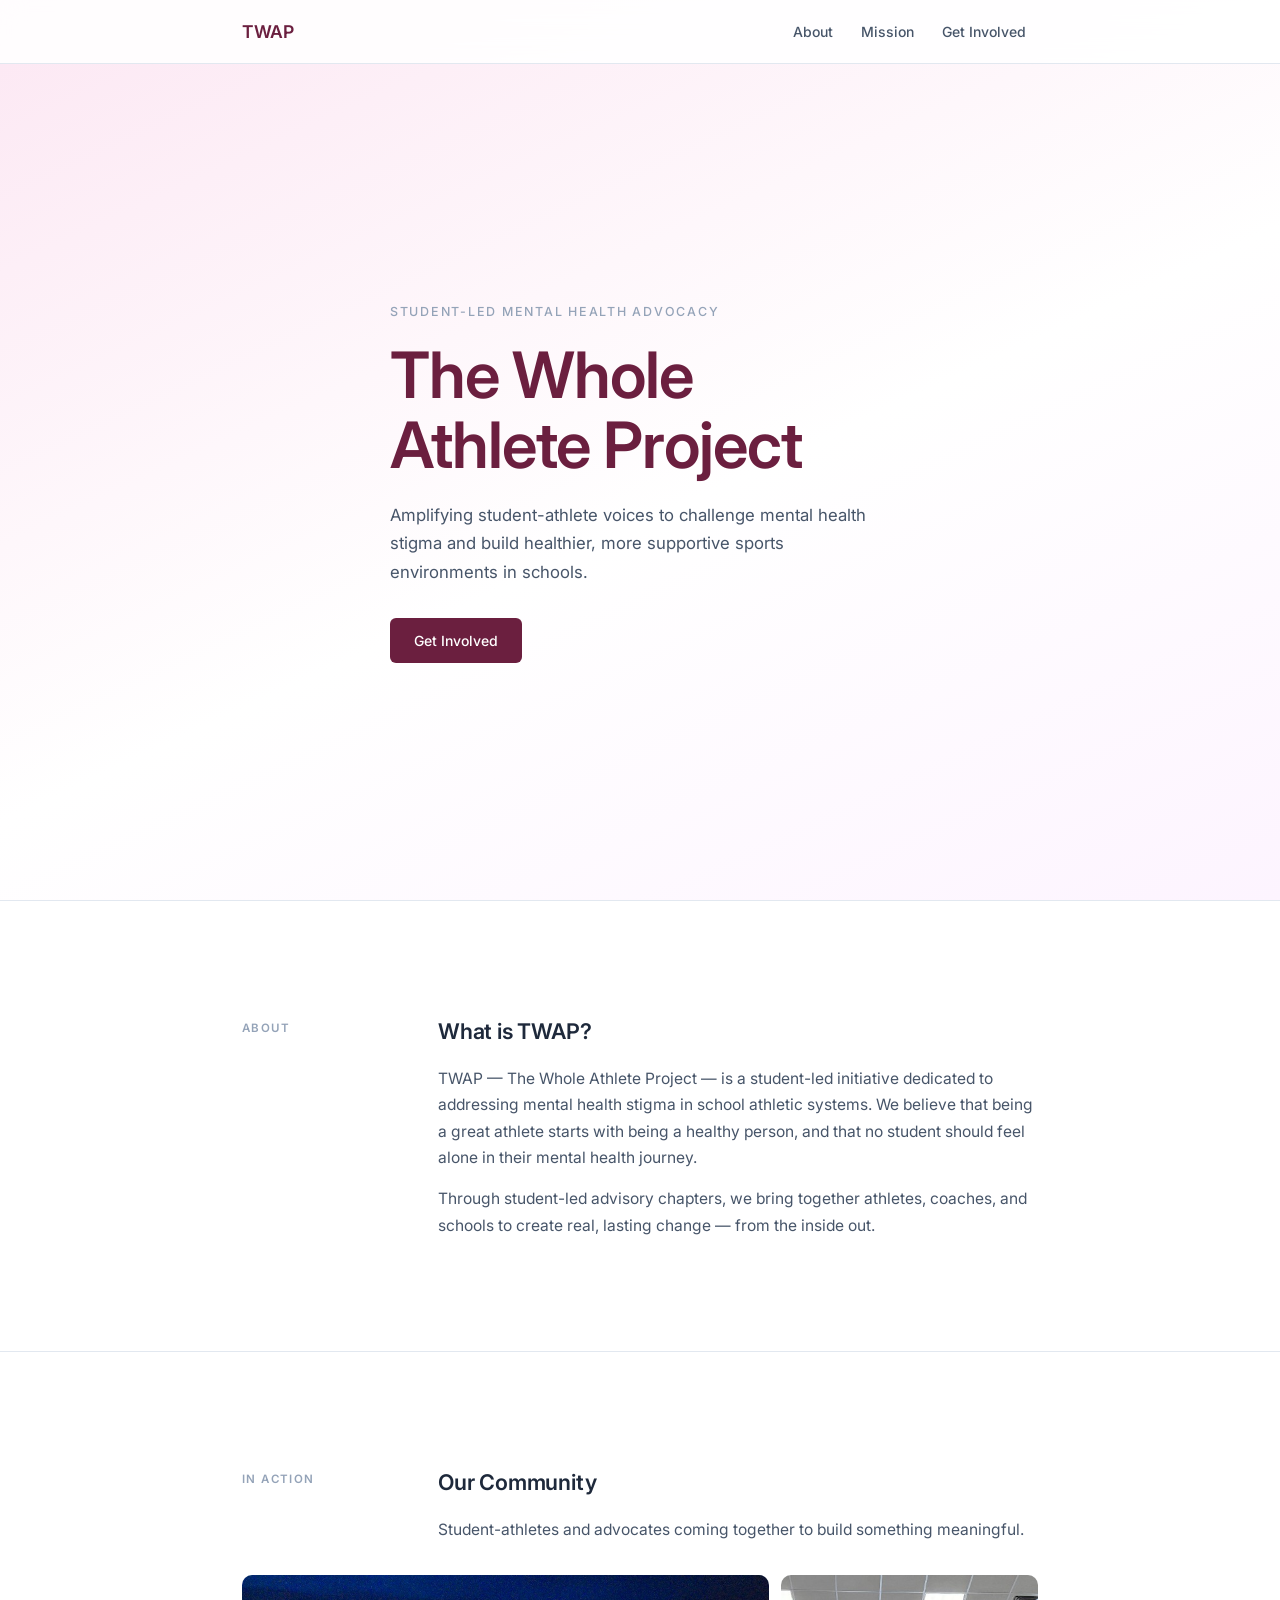
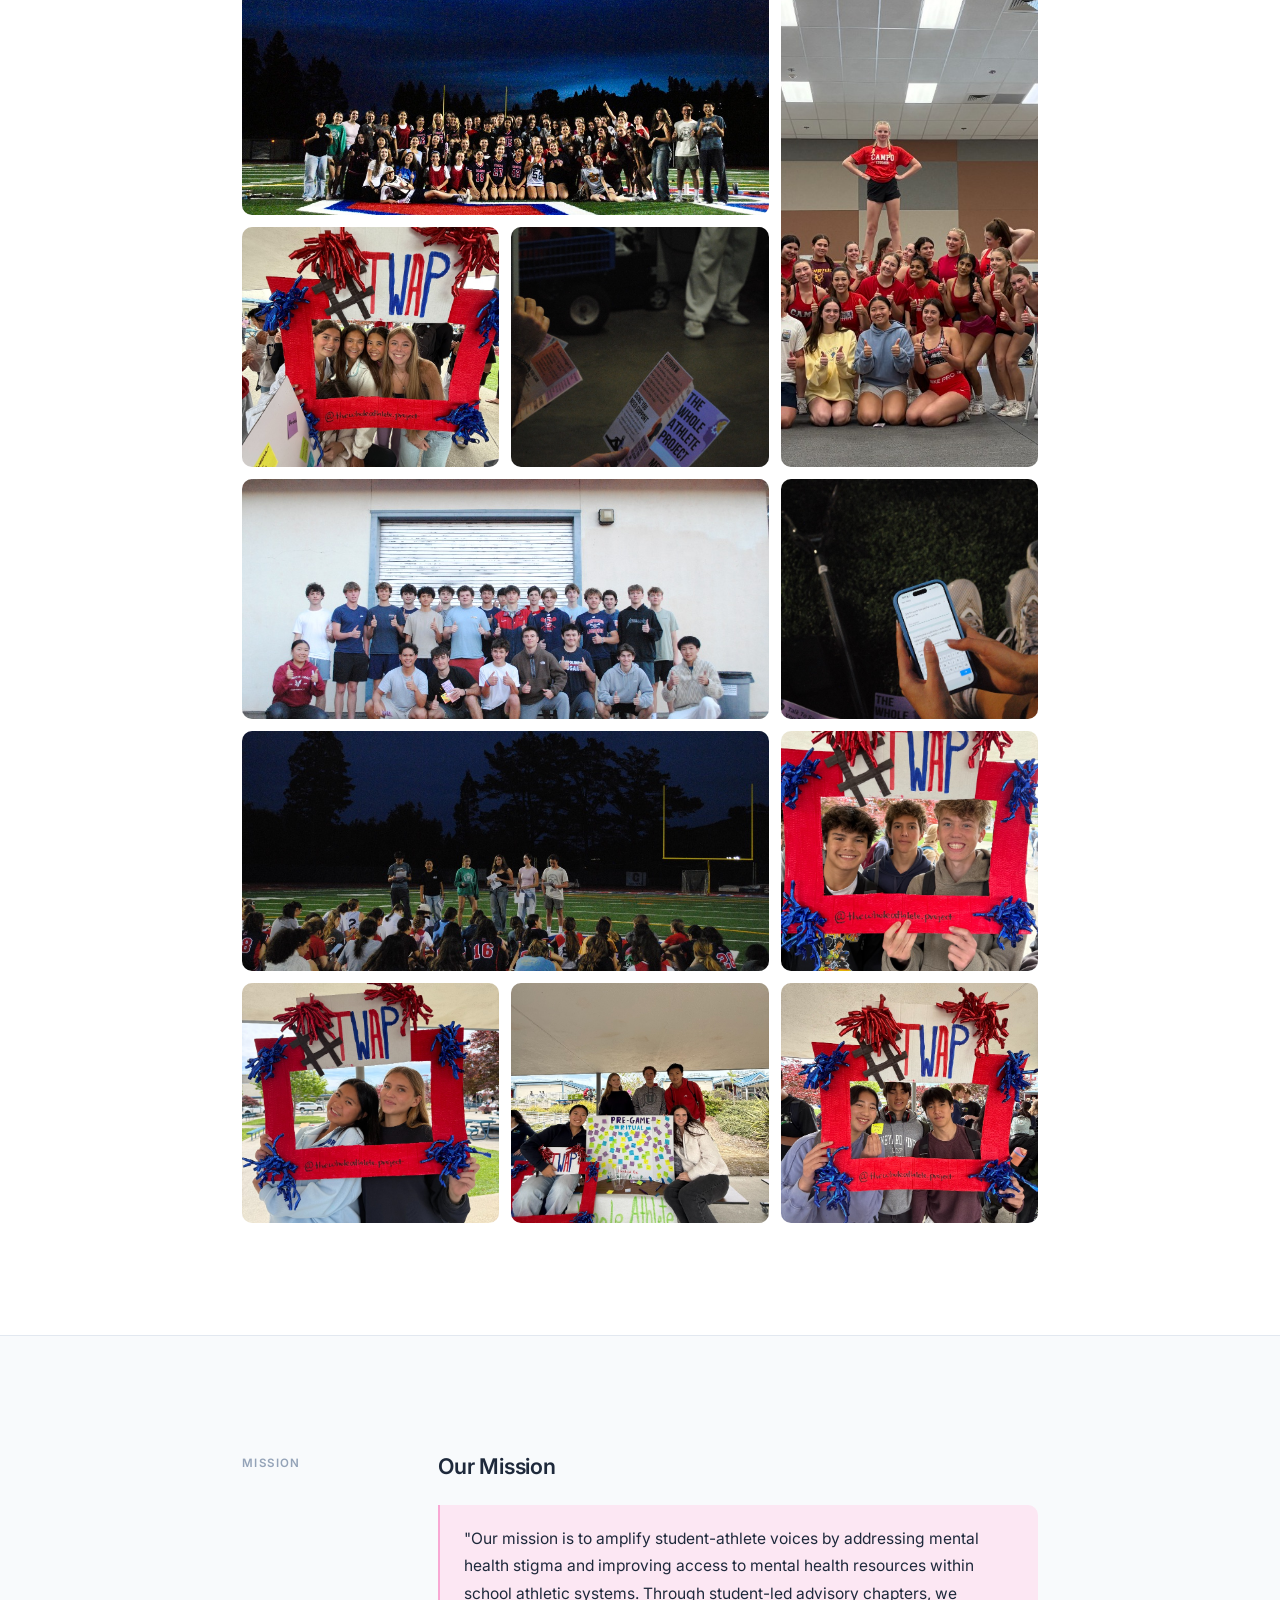
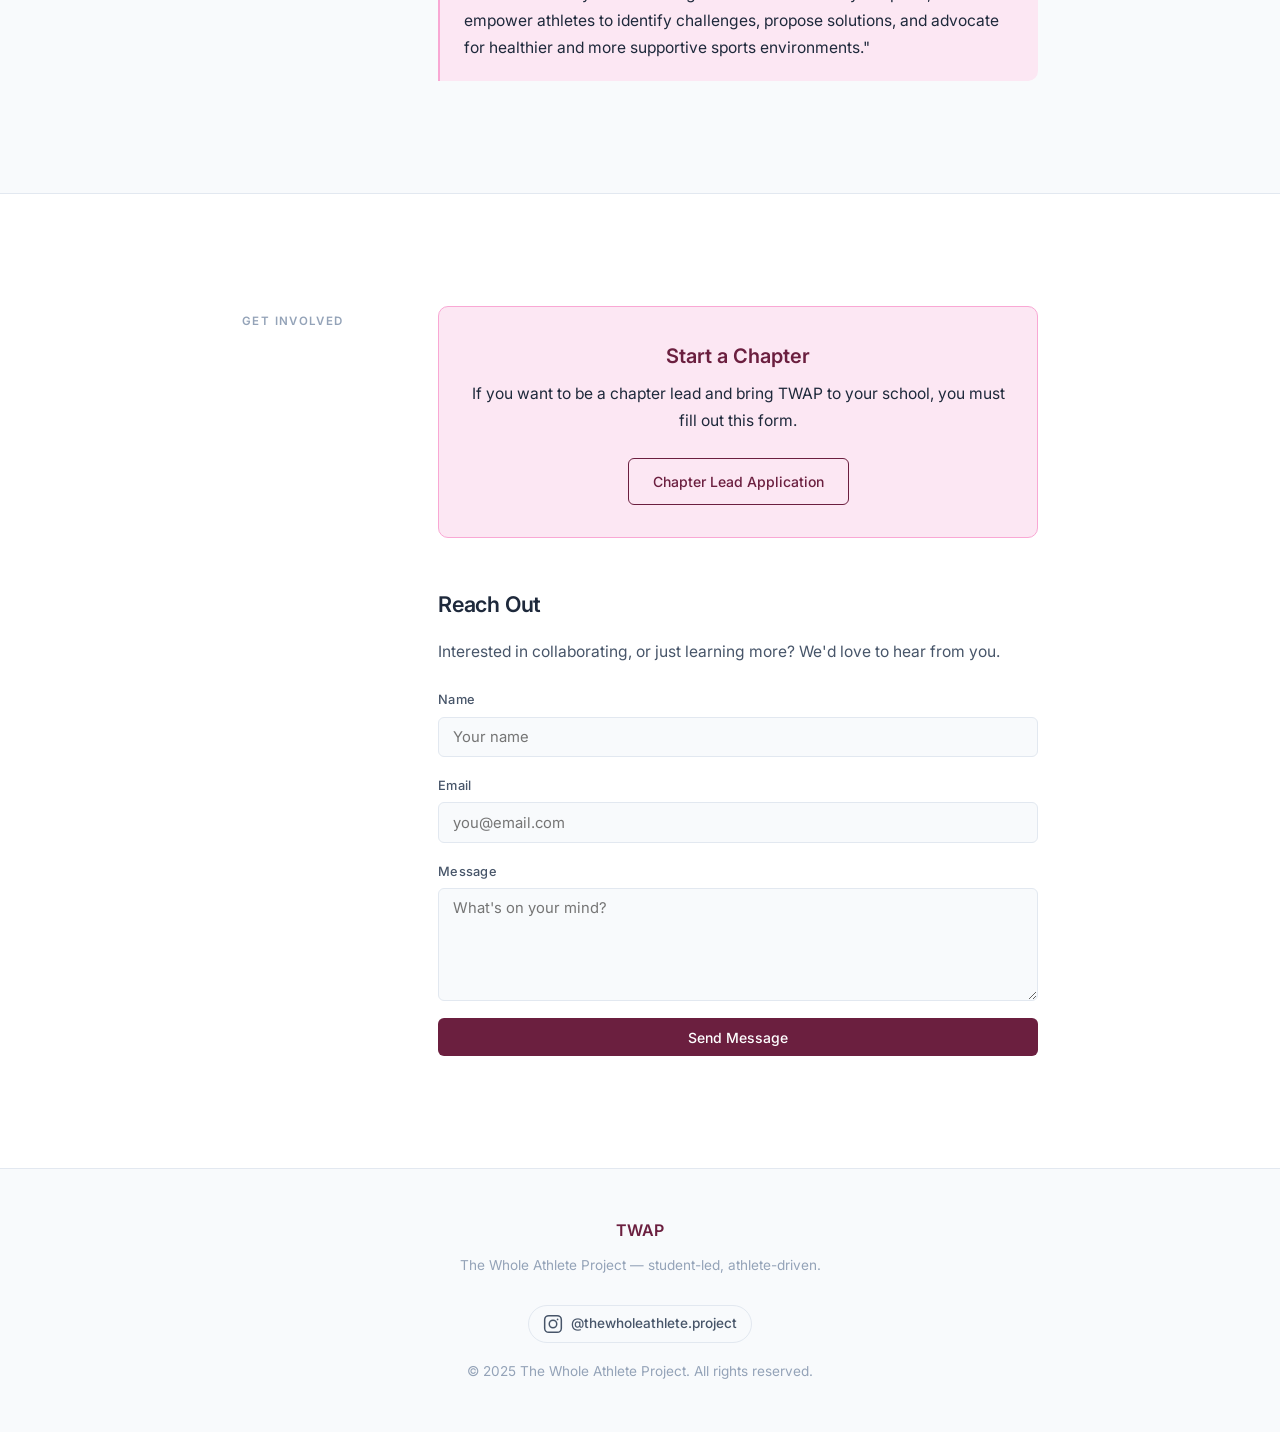
==== commit 4ff97488: "Add files via upload" ====
--- a/index.html
+++ b/index.html
@@ -1,11 +1,13 @@
 <!DOCTYPE html>
 <html lang="en">
+
 <head>
   <meta charset="UTF-8" />
   <meta name="viewport" content="width=device-width, initial-scale=1.0" />
 
   <title>TWAP — The Whole Athlete Project</title>
-  <meta name="description" content="TWAP is a student-led initiative challenging mental health stigma and improving access to resources within student-athlete communities." />
+  <meta name="description"
+    content="TWAP is a student-led initiative challenging mental health stigma and improving access to resources within student-athlete communities." />
 
   <!-- Inter font from Google Fonts -->
   <link rel="preconnect" href="https://fonts.googleapis.com" />
@@ -15,9 +17,10 @@
   <link rel="stylesheet" href="style.css" />
 
   <!-- Favicon — TWAP logo shown in browser tab -->
-  <link rel="icon"       type="image/png" href="favicon.png" />
-  <link rel="apple-touch-icon"            href="favicon.png" />
+  <link rel="icon" type="image/png" href="favicon.png" />
+  <link rel="apple-touch-icon" href="favicon.png" />
 </head>
+
 <body>
 
   <!-- ─── NAV ─────────────────────────────────────────── -->
@@ -27,7 +30,7 @@
 
       <!-- Desktop links -->
       <ul class="nav-links" role="list">
-        <li><a href="#about"   class="nav-link">About</a></li>
+        <li><a href="#about" class="nav-link">About</a></li>
         <li><a href="#mission" class="nav-link">Mission</a></li>
         <li><a href="#contact" class="nav-link">Get Involved</a></li>
       </ul>
@@ -43,7 +46,7 @@
     <!-- Mobile menu drawer -->
     <div id="mobile-menu" aria-hidden="true">
       <ul role="list">
-        <li><a href="#about"   class="mob-link">About</a></li>
+        <li><a href="#about" class="mob-link">About</a></li>
         <li><a href="#mission" class="mob-link">Mission</a></li>
         <li><a href="#contact" class="mob-link">Get Involved</a></li>
       </ul>
@@ -59,7 +62,7 @@
         <h1>The Whole<br />Athlete Project</h1>
         <p class="hero-sub">
           Amplifying student-athlete voices to challenge mental health stigma
-          and build healthier, more supportive sports environments in school settings.
+          and build healthier, more supportive sports environments in schools.
         </p>
         <a href="#contact" class="btn">Get Involved</a>
       </div>
@@ -73,14 +76,14 @@
           <h2>What is TWAP?</h2>
           <p>
             TWAP — The Whole Athlete Project — is a student-led initiative
-            founded to addressing mental health stigma in school athletic
+            dedicated to addressing mental health stigma in school athletic
             systems. We believe that being a great athlete starts with being
             a healthy person, and that no student should feel alone in their
             mental health journey.
           </p>
           <p>
             Through student-led advisory chapters, we bring together athletes,
-            coaches, and schools to create real, lasting change from the inside out.
+            coaches, and schools to create real, lasting change — from the inside out.
           </p>
         </div>
       </div>
@@ -102,63 +105,56 @@
 
           <!-- Row 1: wide field group + tall cheer team -->
           <figure class="photo-cell photo-wide">
-            <img src="field-group.jpg"
-                 alt="Large group of student-athletes gathered on a football field at night" />
+            <img src="field-group.jpg" alt="Large group of student-athletes gathered on a football field at night" />
           </figure>
 
           <figure class="photo-cell photo-tall">
-            <img src="cheer-team.jpg"
-                 alt="Cheerleading team forming a pyramid in a gym, all smiling" />
+            <img src="cheer-team.jpg" alt="Cheerleading team forming a pyramid in a gym, all smiling" />
           </figure>
 
           <!-- Row 1 col 3 + row 2 col 1-2 fill -->
           <figure class="photo-cell">
-            <img src="event-girls-sign.jpg"
-                 alt="Four female student-athletes posing with a handmade TWAP sign" />
+            <img src="event-girls-sign.jpg" alt="Four female student-athletes posing with a handmade TWAP sign" />
           </figure>
 
           <!-- Row 2: track group wide + survey phone -->
           <figure class="photo-cell photo-wide">
-            <img src="team-lacrosse.jpg"
-                 alt="A large group of student-athletes giving thumbs up together on a track" />
+            <img src="team-lacrosse.jpg" alt="A large group of student-athletes giving thumbs up together on a track" />
           </figure>
 
           <!-- Row 3: field presentation wide + brochure -->
           <figure class="photo-cell photo-wide">
             <img src="field-presentation.jpg"
-                 alt="TWAP members presenting to a crowd of student-athletes sitting on a football field at night" />
-          </figure>
-
-          <figure class="photo-cell">
-            <img src="brochure-hands.jpg"
-                 alt="Hands holding a TWAP mental health guide brochure" />
+              alt="TWAP members presenting to a crowd of student-athletes sitting on a football field at night" />
+          </figure>
+
+          <figure class="photo-cell">
+            <img src="brochure-hands.jpg" alt="Hands holding a TWAP mental health guide brochure" />
           </figure>
 
           <!-- Row 4: three smaller squares -->
           <figure class="photo-cell">
             <img src="survey-phone.jpg"
-                 alt="Student filling out a TWAP mental health survey on their phone at an outdoor event" />
-          </figure>
-
-          <figure class="photo-cell">
-            <img src="event-boys-sign.jpg"
-                 alt="Three male student-athletes posing with a TWAP photo frame sign" />
-          </figure>
-
-          <figure class="photo-cell">
-            <img src="event-duo.jpg"
-                 alt="Two student-athletes smiling through a TWAP photo frame at a campus event" />
+              alt="Student filling out a TWAP mental health survey on their phone at an outdoor event" />
+          </figure>
+
+          <figure class="photo-cell">
+            <img src="event-boys-sign.jpg" alt="Three male student-athletes posing with a TWAP photo frame sign" />
+          </figure>
+
+          <figure class="photo-cell">
+            <img src="event-duo.jpg" alt="Two student-athletes smiling through a TWAP photo frame at a campus event" />
           </figure>
 
           <!-- Two new square photos -->
           <figure class="photo-cell">
             <img src="event-booth.jpg"
-                 alt="TWAP members at a campus booth with a Pre-Game Ritual poster covered in sticky notes" />
+              alt="TWAP members at a campus booth with a Pre-Game Ritual poster covered in sticky notes" />
           </figure>
 
           <figure class="photo-cell">
             <img src="event-boys-sign2.jpg"
-                 alt="Three male students posing with a TWAP photo frame sign at a campus event" />
+              alt="Three male students posing with a TWAP photo frame sign at a campus event" />
           </figure>
 
         </div>
@@ -188,9 +184,16 @@
       <div class="container section-layout">
         <div class="section-label">Get Involved</div>
         <div class="section-body">
+          <!-- Chapter Lead Callout -->
+          <div class="chapter-callout">
+            <h3>Start a Chapter</h3>
+            <p>If you want to be a chapter lead and bring TWAP to your school, you must fill out this form.</p>
+            <a href="https://docs.google.com/forms/d/e/1FAIpQLSe7QqfjxYis3OeeusF6MqQJUMC9NTInMwOWmfdvIqP1kI5Ssg/viewform?usp=dialog" target="_blank" rel="noopener noreferrer" class="btn btn-outline">Chapter Lead Application</a>
+          </div>
+
           <h2>Reach Out</h2>
           <p>
-            Interested in starting a chapter, collaborating, or just learning more?
+            Interested in collaborating, or just learning more?
             We'd love to hear from you.
           </p>
 
@@ -199,16 +202,12 @@
             Submissions are sent to thewholeathleteproject26@gmail.com.
             First submission will require a one-time email confirmation.
           -->
-          <form
-            id="contact-form"
-            action="https://formsubmit.co/thewholeathleteproject26@gmail.com"
-            method="POST"
-          >
+          <form id="contact-form" action="https://formsubmit.co/thewholeathleteproject26@gmail.com" method="POST">
             <!-- FormSubmit config: disable captcha, redirect back to page -->
-            <input type="hidden" name="_captcha"     value="false" />
-            <input type="hidden" name="_subject"     value="New message from TWAP website" />
-            <input type="hidden" name="_next"        value="https://thewholeathleteproject.org/#contact" />
-            <input type="text"   name="_honey"       style="display:none" tabindex="-1" autocomplete="off" />
+            <input type="hidden" name="_captcha" value="false" />
+            <input type="hidden" name="_subject" value="New message from TWAP website" />
+            <input type="hidden" name="_next" value="https://thewholeathleteproject.org/#contact" />
+            <input type="text" name="_honey" style="display:none" tabindex="-1" autocomplete="off" />
 
             <div class="form-group">
               <label for="name">Name</label>
@@ -238,18 +237,14 @@
     <div class="container footer-inner">
       <span class="footer-logo">TWAP</span>
       <p>The Whole Athlete Project &mdash; student-led, athlete-driven.</p>
-      <a
-        href="https://instagram.com/thewholeathlete.project"
-        target="_blank"
-        rel="noopener noreferrer"
-        class="instagram-link"
-        aria-label="Follow TWAP on Instagram"
-      >
+      <a href="https://instagram.com/thewholeathlete.project" target="_blank" rel="noopener noreferrer"
+        class="instagram-link" aria-label="Follow TWAP on Instagram">
         <!-- Inline SVG Instagram icon — no external dependency -->
-        <svg xmlns="http://www.w3.org/2000/svg" width="20" height="20" viewBox="0 0 24 24" fill="none" stroke="currentColor" stroke-width="1.8" stroke-linecap="round" stroke-linejoin="round" aria-hidden="true">
-          <rect x="2" y="2" width="20" height="20" rx="5" ry="5"/>
-          <circle cx="12" cy="12" r="4.5"/>
-          <circle cx="17.5" cy="6.5" r="1" fill="currentColor" stroke="none"/>
+        <svg xmlns="http://www.w3.org/2000/svg" width="20" height="20" viewBox="0 0 24 24" fill="none"
+          stroke="currentColor" stroke-width="1.8" stroke-linecap="round" stroke-linejoin="round" aria-hidden="true">
+          <rect x="2" y="2" width="20" height="20" rx="5" ry="5" />
+          <circle cx="12" cy="12" r="4.5" />
+          <circle cx="17.5" cy="6.5" r="1" fill="currentColor" stroke="none" />
         </svg>
         @thewholeathlete.project
       </a>
@@ -259,4 +254,5 @@
 
   <script src="script.js"></script>
 </body>
-</html>
+
+</html>
--- a/style.css
+++ b/style.css
@@ -270,6 +270,38 @@
   border-top: 1px solid var(--gray-200);
 }
 
+.chapter-callout {
+  background: var(--blue);
+  border: 1px solid var(--blue-mid);
+  border-radius: var(--radius);
+  padding: 2rem;
+  margin-bottom: 3rem;
+  text-align: center;
+}
+
+.chapter-callout h3 {
+  font-size: 1.25rem;
+  font-weight: 600;
+  color: var(--blue-ink);
+  margin-bottom: 0.5rem;
+}
+
+.chapter-callout p {
+  margin-bottom: 1.5rem;
+  color: var(--gray-800);
+}
+
+.btn-outline {
+  background: transparent;
+  color: var(--blue-ink);
+  border: 1.5px solid var(--blue-ink);
+}
+
+.btn-outline:hover {
+  background: var(--blue-ink);
+  color: var(--white);
+}
+
 /* Form */
 #contact-form {
   margin-top: 1.5rem;
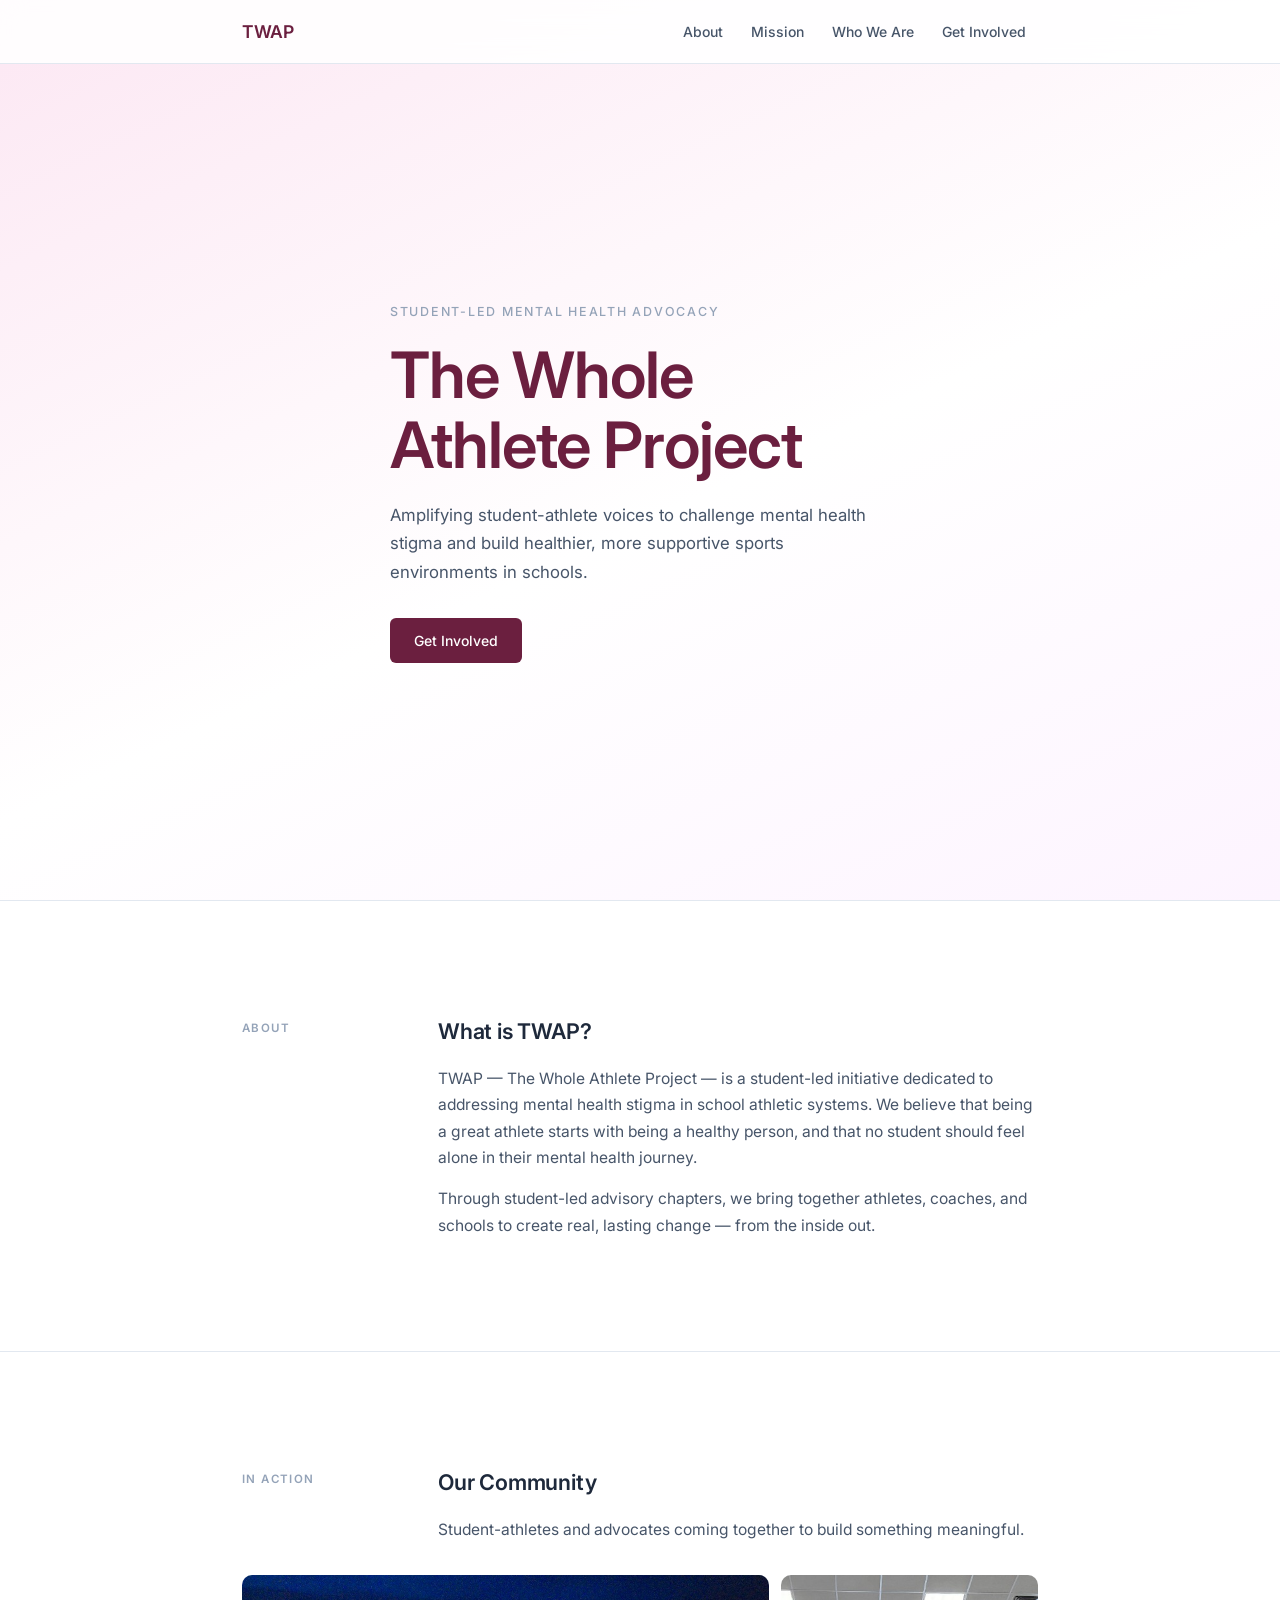
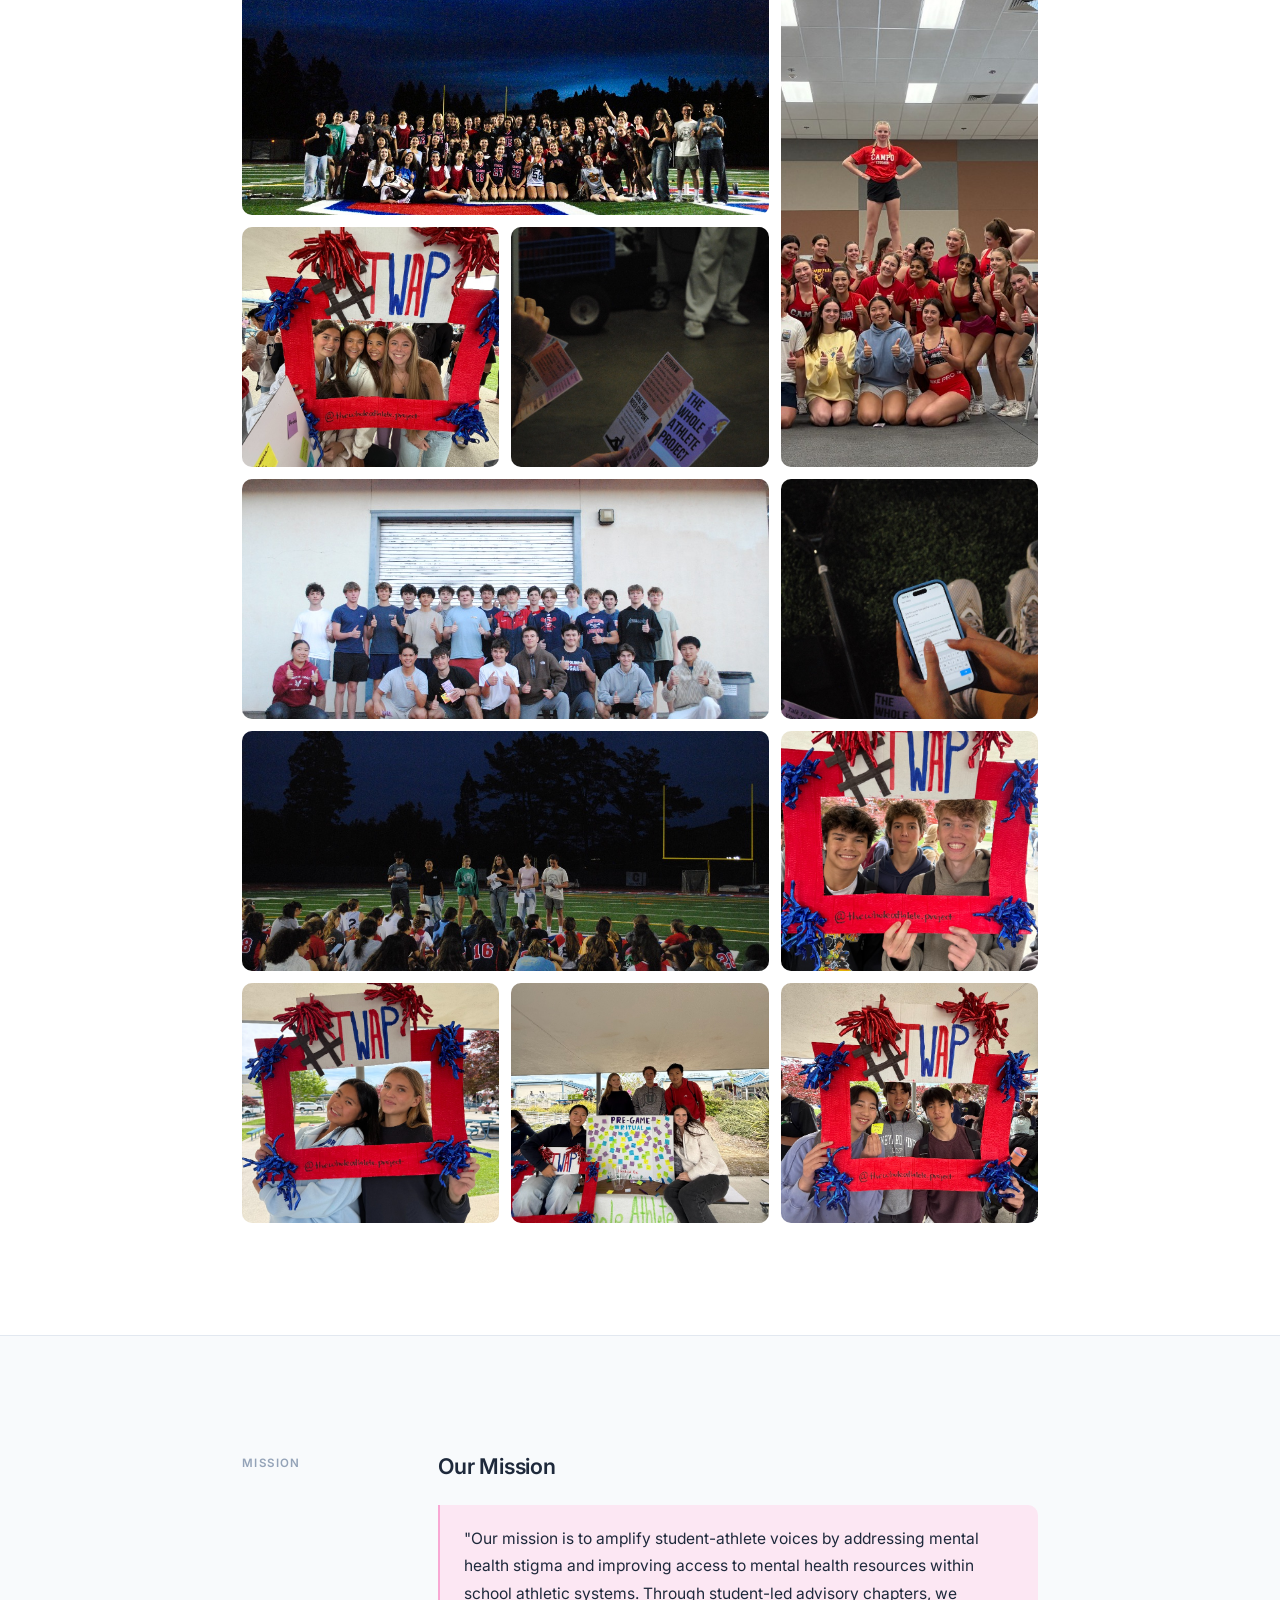
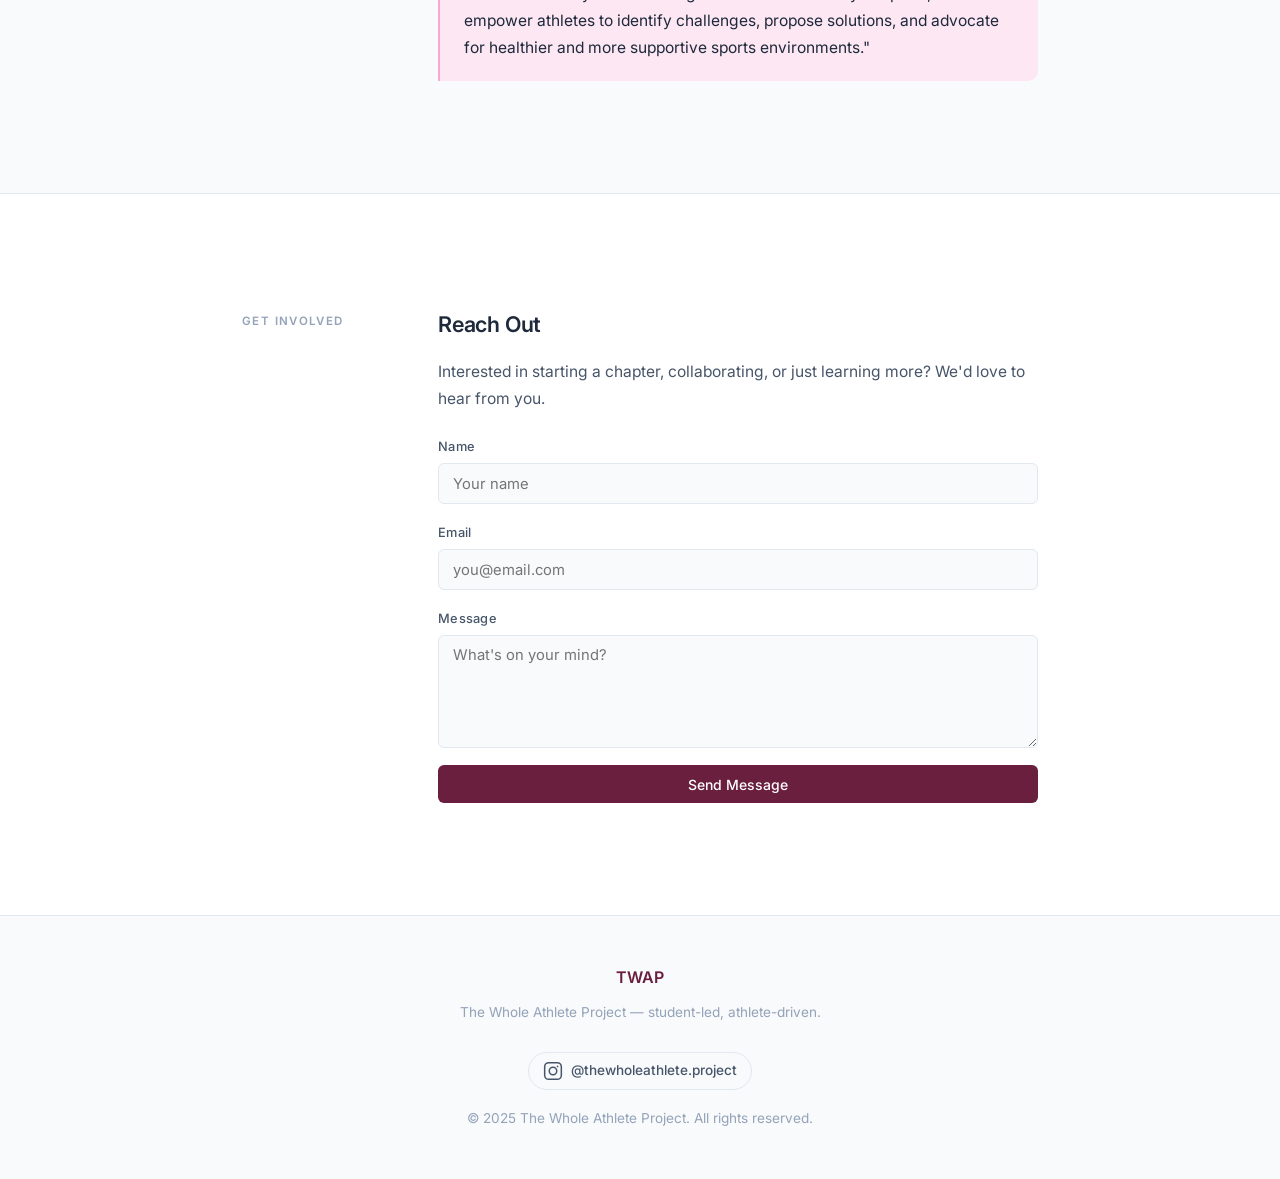
==== commit 2cb33a69: "Add files via upload" ====
--- a/index.html
+++ b/index.html
@@ -32,6 +32,7 @@
       <ul class="nav-links" role="list">
         <li><a href="#about" class="nav-link">About</a></li>
         <li><a href="#mission" class="nav-link">Mission</a></li>
+        <li><a href="team.html" class="nav-link">Who We Are</a></li>
         <li><a href="#contact" class="nav-link">Get Involved</a></li>
       </ul>
 
@@ -48,6 +49,7 @@
       <ul role="list">
         <li><a href="#about" class="mob-link">About</a></li>
         <li><a href="#mission" class="mob-link">Mission</a></li>
+        <li><a href="team.html" class="mob-link">Who We Are</a></li>
         <li><a href="#contact" class="mob-link">Get Involved</a></li>
       </ul>
     </div>
@@ -184,16 +186,9 @@
       <div class="container section-layout">
         <div class="section-label">Get Involved</div>
         <div class="section-body">
-          <!-- Chapter Lead Callout -->
-          <div class="chapter-callout">
-            <h3>Start a Chapter</h3>
-            <p>If you want to be a chapter lead and bring TWAP to your school, you must fill out this form.</p>
-            <a href="https://docs.google.com/forms/d/e/1FAIpQLSe7QqfjxYis3OeeusF6MqQJUMC9NTInMwOWmfdvIqP1kI5Ssg/viewform?usp=dialog" target="_blank" rel="noopener noreferrer" class="btn btn-outline">Chapter Lead Application</a>
-          </div>
-
           <h2>Reach Out</h2>
           <p>
-            Interested in collaborating, or just learning more?
+            Interested in starting a chapter, collaborating, or just learning more?
             We'd love to hear from you.
           </p>
 
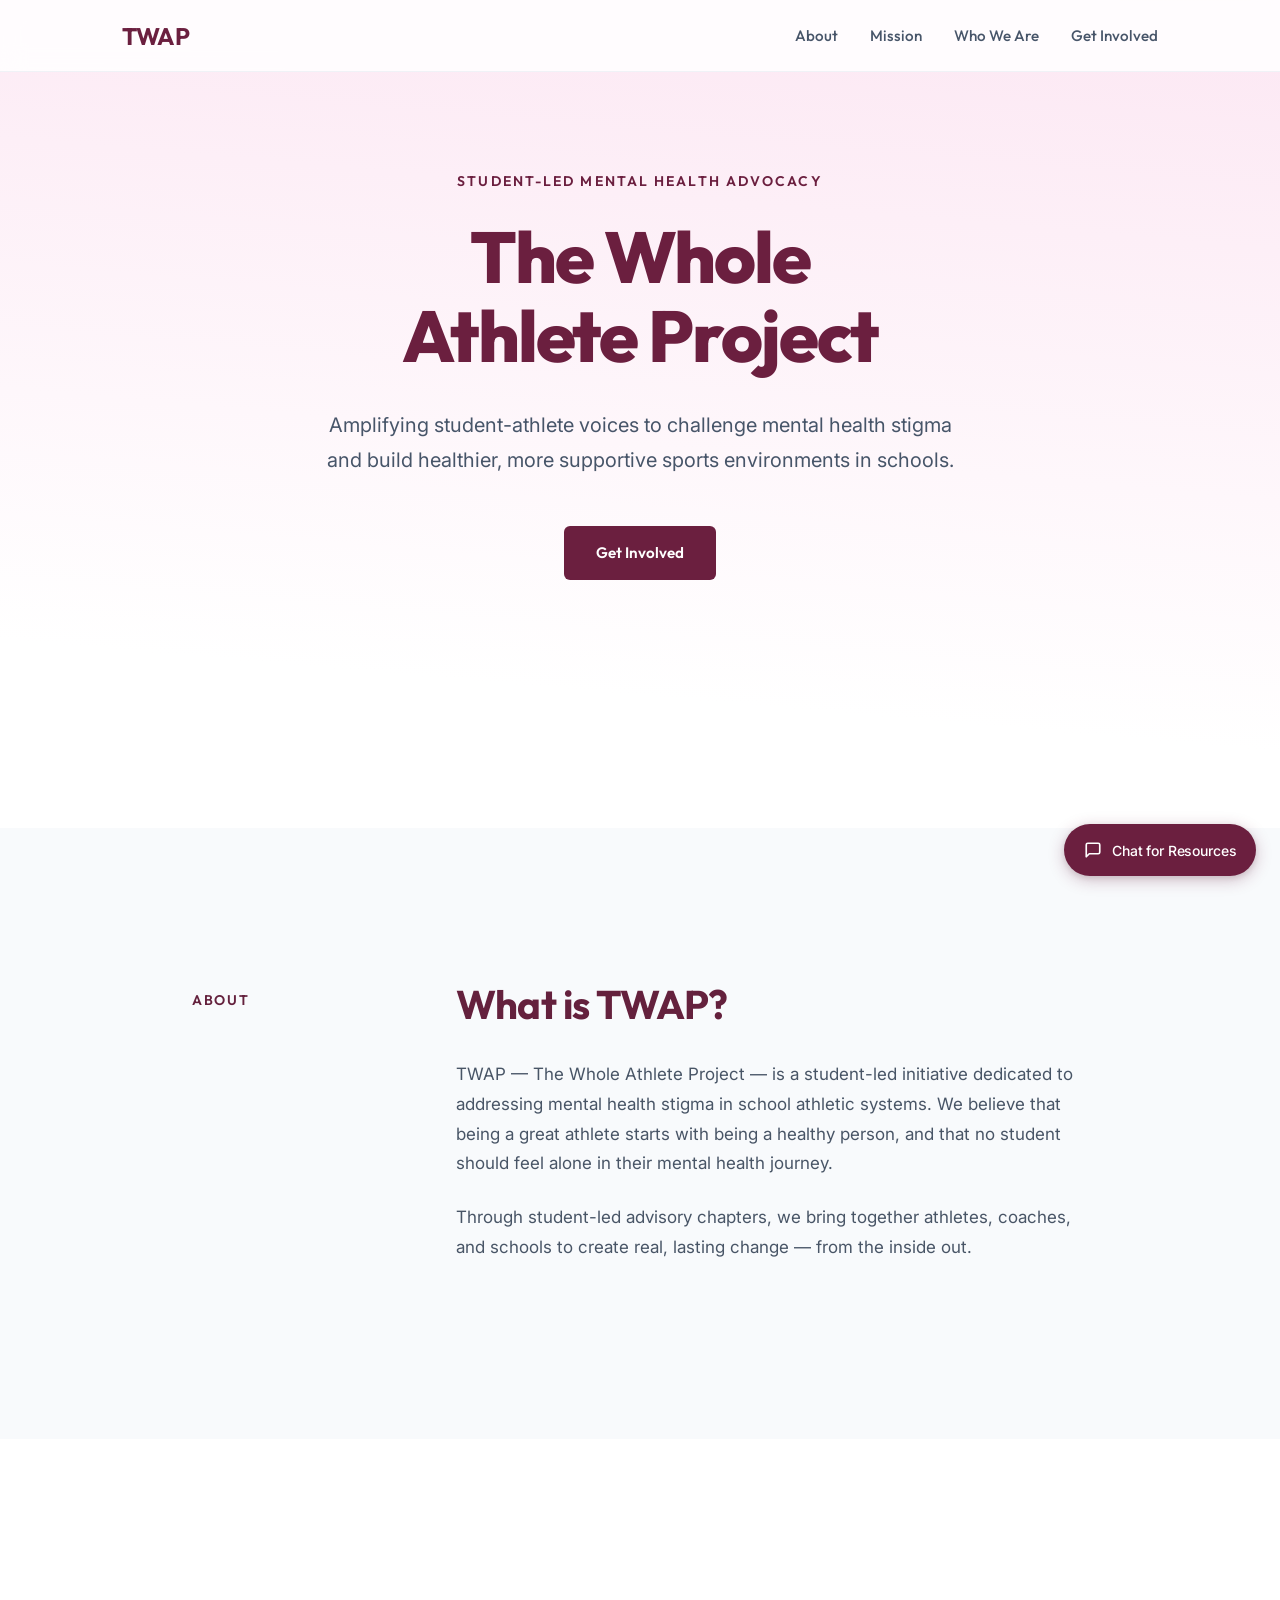
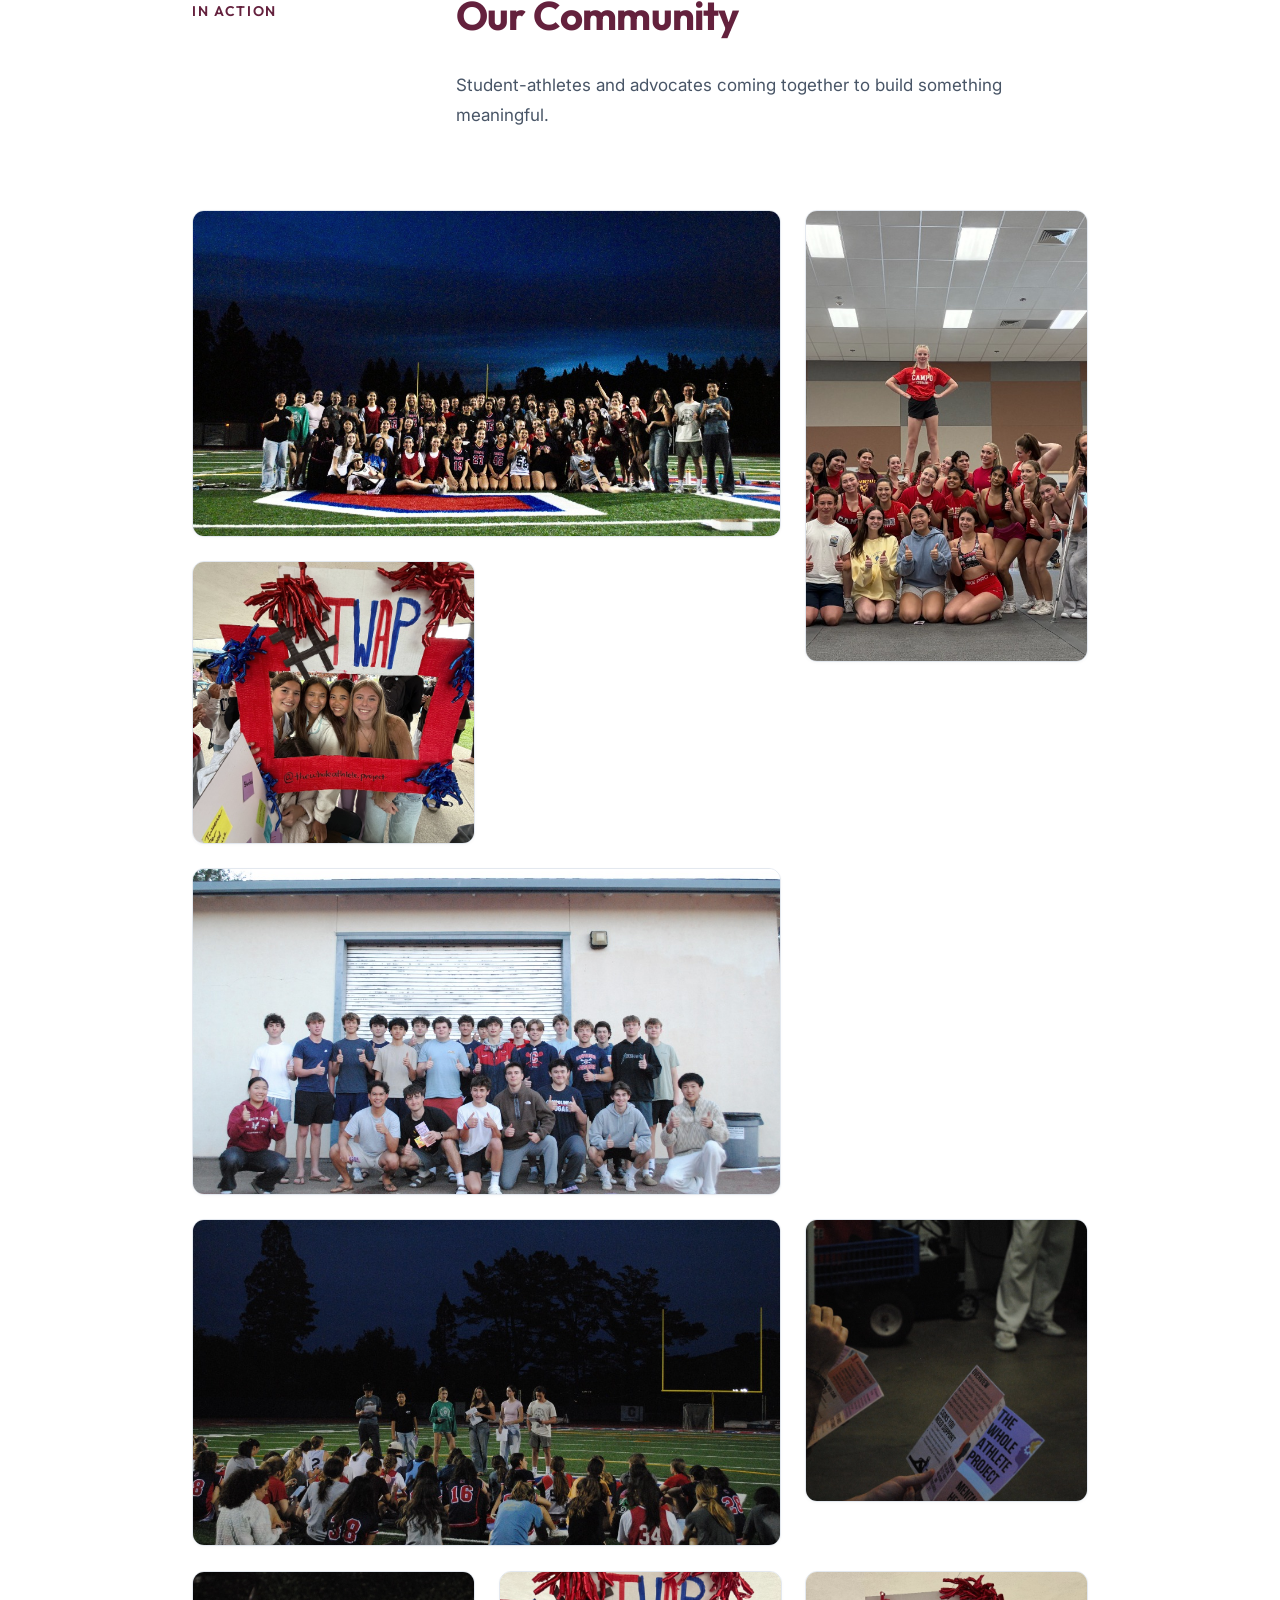
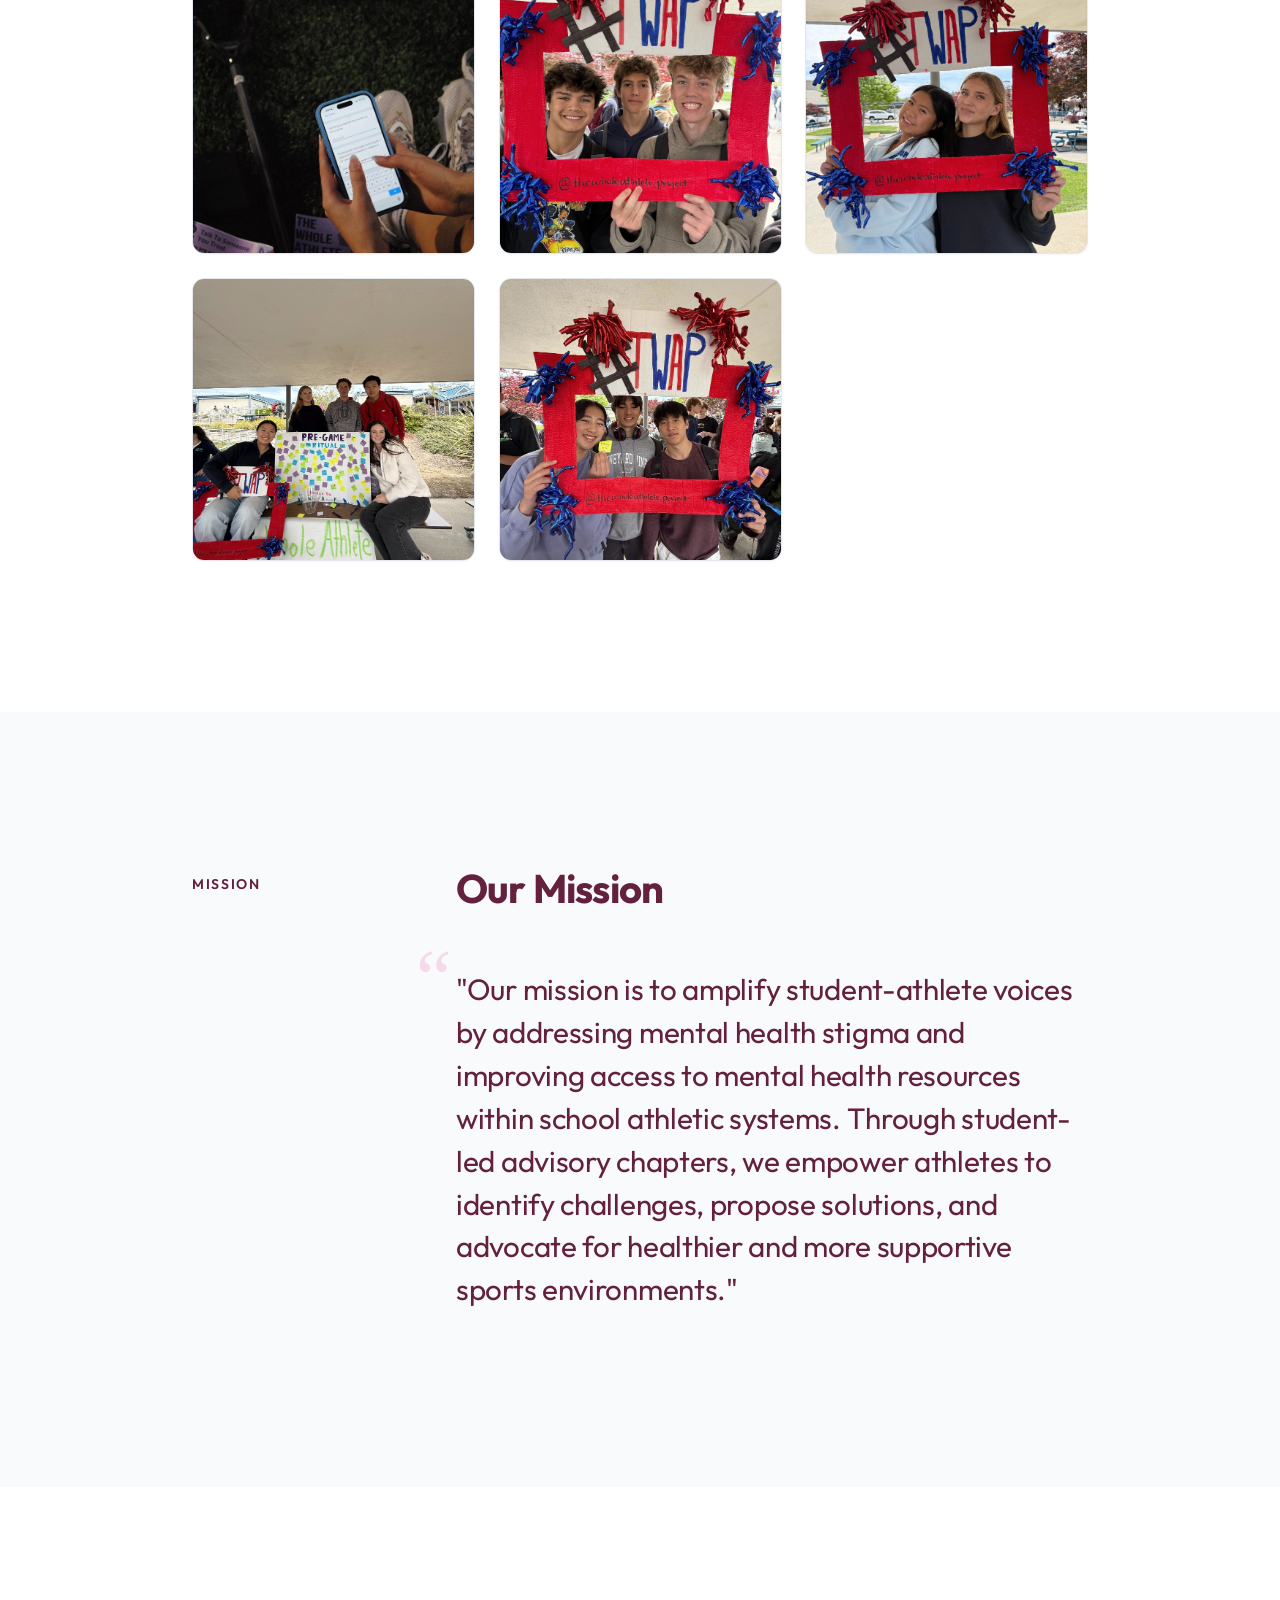
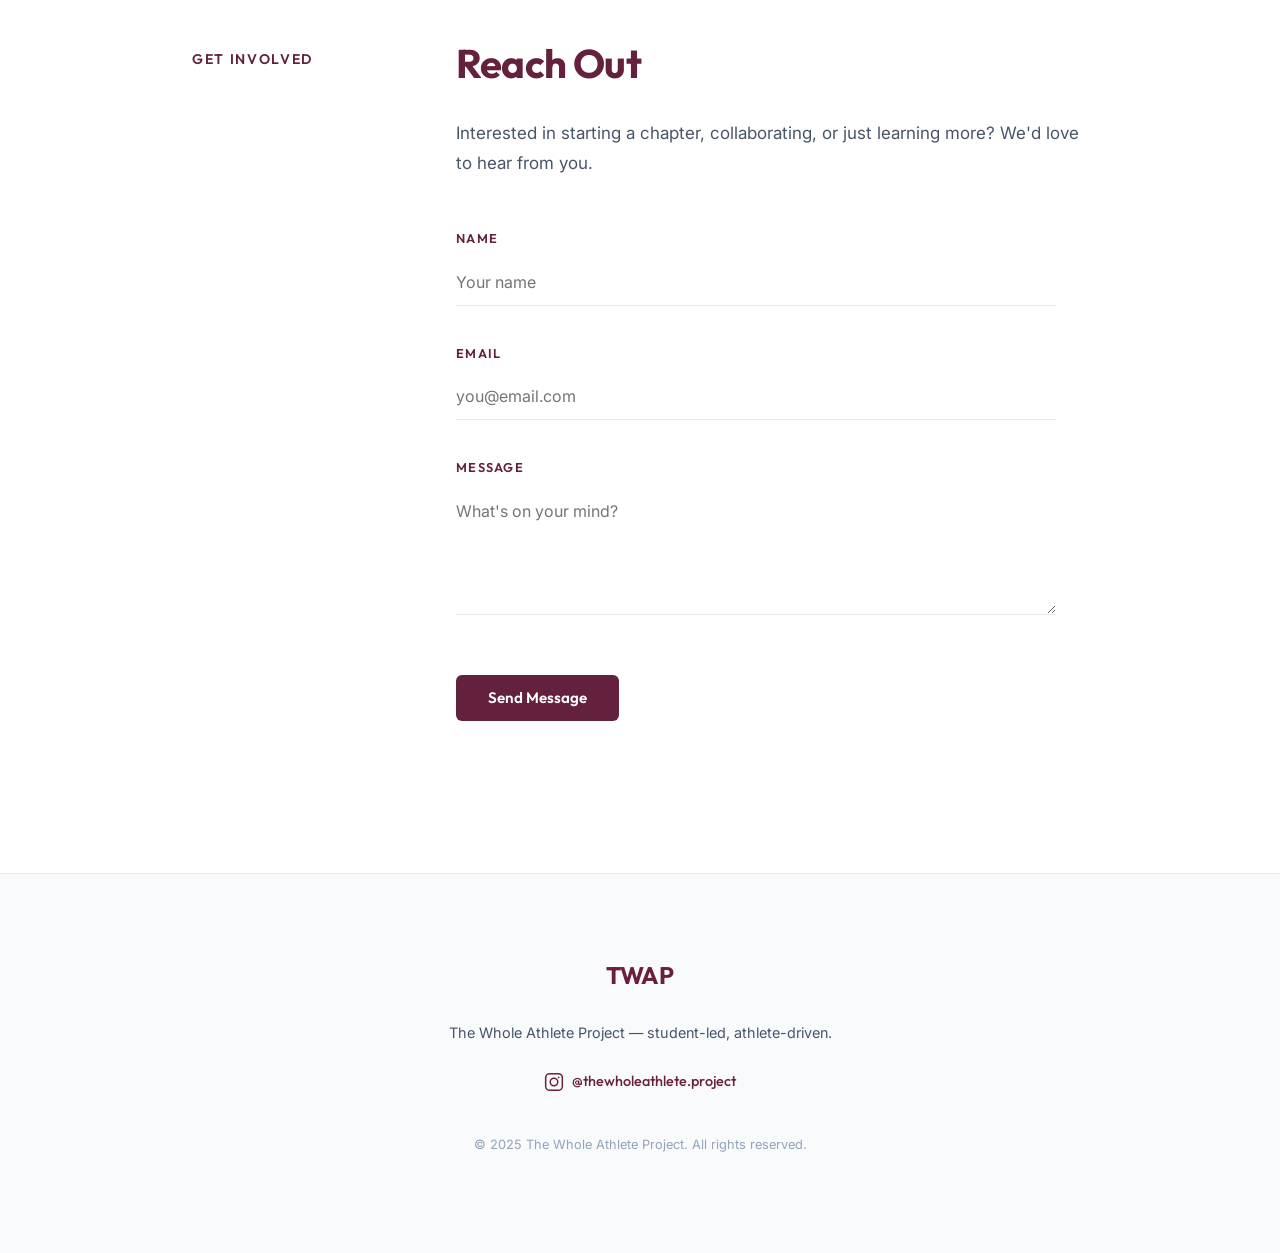
==== commit f96b03ec: "Add files via upload" ====
--- a/index.html
+++ b/index.html
@@ -9,10 +9,9 @@
   <meta name="description"
     content="TWAP is a student-led initiative challenging mental health stigma and improving access to resources within student-athlete communities." />
 
-  <!-- Inter font from Google Fonts -->
+  <!-- Preconnect to Google Fonts -->
   <link rel="preconnect" href="https://fonts.googleapis.com" />
   <link rel="preconnect" href="https://fonts.gstatic.com" crossorigin />
-  <link href="https://fonts.googleapis.com/css2?family=Inter:wght@300;400;500;600&display=swap" rel="stylesheet" />
 
   <link rel="stylesheet" href="style.css" />
 
@@ -28,31 +27,14 @@
     <nav class="nav-inner" aria-label="Main navigation">
       <a href="#hero" class="nav-logo">TWAP</a>
 
-      <!-- Desktop links -->
+      <!-- Desktop links (Static & Elegant) -->
       <ul class="nav-links" role="list">
         <li><a href="#about" class="nav-link">About</a></li>
         <li><a href="#mission" class="nav-link">Mission</a></li>
         <li><a href="team.html" class="nav-link">Who We Are</a></li>
         <li><a href="#contact" class="nav-link">Get Involved</a></li>
       </ul>
-
-      <!-- Mobile hamburger -->
-      <button id="hamburger" aria-label="Toggle menu" aria-expanded="false">
-        <span></span>
-        <span></span>
-        <span></span>
-      </button>
     </nav>
-
-    <!-- Mobile menu drawer -->
-    <div id="mobile-menu" aria-hidden="true">
-      <ul role="list">
-        <li><a href="#about" class="mob-link">About</a></li>
-        <li><a href="#mission" class="mob-link">Mission</a></li>
-        <li><a href="team.html" class="mob-link">Who We Are</a></li>
-        <li><a href="#contact" class="mob-link">Get Involved</a></li>
-      </ul>
-    </div>
   </header>
 
   <main>
@@ -60,30 +42,32 @@
     <!-- ─── HERO ─────────────────────────────────────────── -->
     <section id="hero">
       <div class="container hero-content">
-        <p class="eyebrow">Student-Led Mental Health Advocacy</p>
-        <h1>The Whole<br />Athlete Project</h1>
-        <p class="hero-sub">
+        <p class="eyebrow reveal">Student-Led Mental Health Advocacy</p>
+        <h1 class="reveal delay-1">The Whole<br />Athlete Project</h1>
+        <p class="hero-sub reveal delay-2">
           Amplifying student-athlete voices to challenge mental health stigma
           and build healthier, more supportive sports environments in schools.
         </p>
-        <a href="#contact" class="btn">Get Involved</a>
+        <div class="reveal delay-3">
+          <a href="#contact" class="btn">Get Involved</a>
+        </div>
       </div>
     </section>
 
     <!-- ─── ABOUT ─────────────────────────────────────────── -->
     <section id="about">
       <div class="container section-layout">
-        <div class="section-label">About</div>
+        <div class="section-label reveal">About</div>
         <div class="section-body">
-          <h2>What is TWAP?</h2>
-          <p>
+          <h2 class="reveal">What is TWAP?</h2>
+          <p class="reveal delay-1">
             TWAP — The Whole Athlete Project — is a student-led initiative
             dedicated to addressing mental health stigma in school athletic
             systems. We believe that being a great athlete starts with being
             a healthy person, and that no student should feel alone in their
             mental health journey.
           </p>
-          <p>
+          <p class="reveal delay-2">
             Through student-led advisory chapters, we bring together athletes,
             coaches, and schools to create real, lasting change — from the inside out.
           </p>
@@ -95,66 +79,66 @@
     <section id="gallery">
       <div class="container">
         <div class="section-layout">
-          <div class="section-label">In Action</div>
+          <div class="section-label reveal">In Action</div>
           <div class="section-body">
-            <h2>Our Community</h2>
-            <p>Student-athletes and advocates coming together to build something meaningful.</p>
+            <h2 class="reveal">Our Community</h2>
+            <p class="reveal delay-1">Student-athletes and advocates coming together to build something meaningful.</p>
           </div>
         </div>
 
-        <!-- Photo grid: 9 photos -->
+        <!-- Photo grid: 9 photos in asymmetrical collage layout -->
         <div class="photo-grid">
 
           <!-- Row 1: wide field group + tall cheer team -->
-          <figure class="photo-cell photo-wide">
+          <figure class="photo-cell photo-wide reveal">
             <img src="field-group.jpg" alt="Large group of student-athletes gathered on a football field at night" />
           </figure>
 
-          <figure class="photo-cell photo-tall">
+          <figure class="photo-cell photo-tall reveal delay-1">
             <img src="cheer-team.jpg" alt="Cheerleading team forming a pyramid in a gym, all smiling" />
           </figure>
 
-          <!-- Row 1 col 3 + row 2 col 1-2 fill -->
-          <figure class="photo-cell">
+          <!-- Row 1 col 3 -->
+          <figure class="photo-cell reveal delay-2">
             <img src="event-girls-sign.jpg" alt="Four female student-athletes posing with a handmade TWAP sign" />
           </figure>
 
-          <!-- Row 2: track group wide + survey phone -->
-          <figure class="photo-cell photo-wide">
+          <!-- Row 2: track group wide -->
+          <figure class="photo-cell photo-wide reveal">
             <img src="team-lacrosse.jpg" alt="A large group of student-athletes giving thumbs up together on a track" />
           </figure>
 
           <!-- Row 3: field presentation wide + brochure -->
-          <figure class="photo-cell photo-wide">
+          <figure class="photo-cell photo-wide reveal">
             <img src="field-presentation.jpg"
               alt="TWAP members presenting to a crowd of student-athletes sitting on a football field at night" />
           </figure>
 
-          <figure class="photo-cell">
+          <figure class="photo-cell reveal delay-1">
             <img src="brochure-hands.jpg" alt="Hands holding a TWAP mental health guide brochure" />
           </figure>
 
           <!-- Row 4: three smaller squares -->
-          <figure class="photo-cell">
+          <figure class="photo-cell reveal">
             <img src="survey-phone.jpg"
               alt="Student filling out a TWAP mental health survey on their phone at an outdoor event" />
           </figure>
 
-          <figure class="photo-cell">
+          <figure class="photo-cell reveal delay-1">
             <img src="event-boys-sign.jpg" alt="Three male student-athletes posing with a TWAP photo frame sign" />
           </figure>
 
-          <figure class="photo-cell">
+          <figure class="photo-cell reveal delay-2">
             <img src="event-duo.jpg" alt="Two student-athletes smiling through a TWAP photo frame at a campus event" />
           </figure>
 
-          <!-- Two new square photos -->
-          <figure class="photo-cell">
+          <!-- Row 5: two new squares -->
+          <figure class="photo-cell reveal">
             <img src="event-booth.jpg"
               alt="TWAP members at a campus booth with a Pre-Game Ritual poster covered in sticky notes" />
           </figure>
 
-          <figure class="photo-cell">
+          <figure class="photo-cell reveal delay-1">
             <img src="event-boys-sign2.jpg"
               alt="Three male students posing with a TWAP photo frame sign at a campus event" />
           </figure>
@@ -166,11 +150,10 @@
     <!-- ─── MISSION ─────────────────────────────────────────── -->
     <section id="mission">
       <div class="container section-layout">
-        <div class="section-label">Mission</div>
+        <div class="section-label reveal">Mission</div>
         <div class="section-body">
-          <h2>Our Mission</h2>
-          <!-- Exact mission statement as specified -->
-          <blockquote>
+          <h2 class="reveal">Our Mission</h2>
+          <blockquote class="reveal delay-1">
             "Our mission is to amplify student-athlete voices by addressing
             mental health stigma and improving access to mental health resources
             within school athletic systems. Through student-led advisory chapters,
@@ -184,20 +167,15 @@
     <!-- ─── CONTACT ─────────────────────────────────────────── -->
     <section id="contact">
       <div class="container section-layout">
-        <div class="section-label">Get Involved</div>
+        <div class="section-label reveal">Get Involved</div>
         <div class="section-body">
-          <h2>Reach Out</h2>
-          <p>
+          <h2 class="reveal">Reach Out</h2>
+          <p class="reveal delay-1">
             Interested in starting a chapter, collaborating, or just learning more?
             We'd love to hear from you.
           </p>
 
-          <!--
-            FormSubmit — no backend needed.
-            Submissions are sent to thewholeathleteproject26@gmail.com.
-            First submission will require a one-time email confirmation.
-          -->
-          <form id="contact-form" action="https://formsubmit.co/thewholeathleteproject26@gmail.com" method="POST">
+          <form id="contact-form" class="reveal delay-2" action="https://formsubmit.co/thewholeathleteproject26@gmail.com" method="POST">
             <!-- FormSubmit config: disable captcha, redirect back to page -->
             <input type="hidden" name="_captcha" value="false" />
             <input type="hidden" name="_subject" value="New message from TWAP website" />
@@ -248,6 +226,7 @@
   </footer>
 
   <script src="script.js"></script>
+  <script src="resource-guide.js"></script>
 </body>
 
 </html>
--- a/style.css
+++ b/style.css
@@ -1,476 +1,429 @@
 /* ─────────────────────────────────────────────────────
    TWAP — The Whole Athlete Project
-   Stylesheet: minimalist, pastel, Inter font
+   Stylesheet: Premium Editorial Storytelling (Light Theme)
    ───────────────────────────────────────────────────── */
 
-/* ── Variables ─────────────────────────────────────── */
+@import url('https://fonts.googleapis.com/css2?family=Inter:wght@300;400;500;600&family=Outfit:wght@300;400;500;600;700;800&display=swap');
+
+/* ── Variables & Design System ──────────────────────── */
 :root {
-  /* Pastel pink palette */
-  --blue:        #fce7f3;   /* pastel pink background accents */
-  --blue-mid:    #f9a8d4;   /* medium pink for borders */
-  --blue-ink:    #6b1f3f;   /* deep rose for headings */
-  --green:       #fdf2f8;   /* light blush */
-  --green-mid:   #f472b6;
-  --purple:      #fce7f3;   /* soft pink */
-  --purple-mid:  #f9a8d4;
-
-  /* Neutrals */
+  /* Pastel & Rose identity colors */
+  --blue-ink:    #6b1f3f;   /* Deep ink rose */
+  --blue-mid:    #f9a8d4;   /* Soft pink border */
+  --blue:        #fce7f3;   /* Soft pink background accent */
   --white:       #ffffff;
-  --off-white:   #f8fafc;
+  --off-white:   #f8fafc;   /* Slate off-white background */
+  
+  /* Slate neutral colors */
+  --gray-50:     #f8fafc;
   --gray-100:    #f1f5f9;
   --gray-200:    #e2e8f0;
   --gray-400:    #94a3b8;
   --gray-600:    #475569;
   --gray-800:    #1e293b;
 
+  /* Semantic colors */
+  --text-primary:   #1e293b;
+  --text-secondary: #475569;
+  --border-color:   #e2e8f0;
+
   /* Typography */
-  --font:        'Inter', system-ui, sans-serif;
-
-  /* Spacing */
-  --section-pad: 7rem 0;
-  --nav-h:       64px;
-  --radius:      10px;
+  --font-display: 'Outfit', system-ui, -apple-system, sans-serif;
+  --font-body:    'Inter', system-ui, -apple-system, sans-serif;
+
+  /* Pacing Spacing */
+  --section-pad: 9.5rem 0;
+  --nav-h:       72px;
+  --radius:      12px;
   --radius-sm:   6px;
-
+  --radius-lg:   24px;
+  
   /* Transitions */
-  --ease:        0.2s ease;
+  --ease:        0.6s cubic-bezier(0.16, 1, 0.3, 1);
+  --ease-slow:   0.8s cubic-bezier(0.16, 1, 0.3, 1);
 }
 
 /* ── Reset ─────────────────────────────────────────── */
 *, *::before, *::after { box-sizing: border-box; margin: 0; padding: 0; }
-html { scroll-behavior: smooth; font-size: 16px; }
+html { scroll-behavior: smooth; font-size: 16px; background: var(--white); }
 
 body {
-  font-family: var(--font);
+  font-family: var(--font-body);
   background: var(--white);
-  color: var(--gray-800);
-  line-height: 1.7;
+  color: var(--text-primary);
+  line-height: 1.75;
   -webkit-font-smoothing: antialiased;
 }
 
-img, svg { display: block; max-width: 100%; }
+img, svg { display: block; max-width: 100%; height: auto; }
 a { color: inherit; text-decoration: none; }
 ul { list-style: none; }
 button { cursor: pointer; font-family: inherit; border: none; background: none; }
 textarea { resize: vertical; }
 
-/* ── Container ─────────────────────────────────────── */
+/* ── Narrative Layout Container ────────────────────── */
 .container {
-  max-width: 860px;
+  max-width: 960px;
   margin: 0 auto;
   padding: 0 2rem;
 }
 
-/* ── Section layout ────────────────────────────────── */
-/* Two-column: narrow label on the left, content on the right */
-.section-layout {
-  display: grid;
-  grid-template-columns: 140px 1fr;
-  gap: 0 3.5rem;
-  align-items: start;
-}
-
-.section-label {
-  font-size: 0.72rem;
-  font-weight: 600;
-  text-transform: uppercase;
-  letter-spacing: 0.12em;
-  color: var(--gray-400);
-  padding-top: 0.35rem;  /* align with h2 cap height */
-}
-
-/* ── Typography ────────────────────────────────────── */
-h1 {
-  font-size: clamp(2.6rem, 6vw, 4rem);
-  font-weight: 600;
-  line-height: 1.1;
-  letter-spacing: -1px;
-  color: var(--blue-ink);
-  margin-bottom: 1.25rem;
-}
-
-h2 {
-  font-size: 1.35rem;
-  font-weight: 600;
-  color: var(--gray-800);
-  margin-bottom: 1rem;
-  letter-spacing: -0.2px;
-}
-
-p {
-  color: var(--gray-600);
-  font-size: 0.975rem;
-  margin-bottom: 0.9rem;
-}
-
-p:last-child { margin-bottom: 0; }
-
-.eyebrow {
-  font-size: 0.78rem;
-  font-weight: 500;
-  text-transform: uppercase;
-  letter-spacing: 0.14em;
-  color: var(--gray-400);
-  margin-bottom: 1.1rem;
-}
-
-/* ── Button ────────────────────────────────────────── */
-.btn {
-  display: inline-block;
-  padding: 0.65rem 1.5rem;
-  background: var(--blue-ink);
-  color: var(--white);
-  font-size: 0.875rem;
-  font-weight: 500;
-  border-radius: var(--radius-sm);
-  transition: background var(--ease), transform var(--ease);
-}
-.btn:hover {
-  background: #16304f;
-  transform: translateY(-1px);
-}
-
-/* ── Header / Nav ──────────────────────────────────── */
+/* ── Scroll Section Emphasis Scaling ──────────────── */
+section {
+  padding: var(--section-pad);
+  background: var(--white);
+  opacity: 0.35;
+  filter: grayscale(12%);
+  transition: opacity var(--ease-slow), filter var(--ease-slow);
+  will-change: opacity, filter;
+}
+section.section--active {
+  opacity: 1;
+  filter: none;
+}
+section:nth-of-type(even) {
+  background: var(--off-white);
+}
+
+/* ── Scroll Reveal System ──────────────────────────── */
+.reveal {
+  opacity: 0;
+  transform: translateY(28px);
+  transition: opacity var(--ease-slow), transform var(--ease-slow);
+  will-change: opacity, transform;
+}
+.reveal.reveal--visible {
+  opacity: 1;
+  transform: translateY(0);
+}
+
+/* Delay modifiers for sequential narrative pacing */
+.delay-1 { transition-delay: 0.15s; }
+.delay-2 { transition-delay: 0.3s; }
+.delay-3 { transition-delay: 0.45s; }
+
+/* ── Navigation (Minimalist Editorial) ──────────────── */
 #site-header {
   position: fixed;
-  top: 0; left: 0; right: 0;
+  top: 0;
+  left: 0;
+  width: 100%;
+  height: var(--nav-h);
   z-index: 100;
-  background: rgba(255,255,255,0.88);
+  background: rgba(255, 255, 255, 0.85);
   backdrop-filter: blur(12px);
   -webkit-backdrop-filter: blur(12px);
-  border-bottom: 1px solid var(--gray-200);
-  height: var(--nav-h);
+  border-bottom: 1px solid rgba(226, 232, 240, 0.5);
+  transition: box-shadow 0.3s ease;
 }
 
 .nav-inner {
-  max-width: 860px;
+  max-width: 1100px;
   margin: 0 auto;
+  height: 100%;
   padding: 0 2rem;
-  height: var(--nav-h);
   display: flex;
   align-items: center;
-  gap: 2rem;
+  justify-content: space-between;
 }
 
 .nav-logo {
-  font-size: 1.1rem;
-  font-weight: 600;
-  letter-spacing: -0.3px;
-  color: var(--blue-ink);
-  margin-right: auto;
+  font-family: var(--font-display);
+  font-size: 1.5rem;
+  font-weight: 700;
+  color: var(--blue-ink);
+  letter-spacing: -0.02em;
 }
 
 .nav-links {
   display: flex;
-  align-items: center;
-  gap: 0.25rem;
+  gap: 2rem;
 }
 
 .nav-link {
-  font-size: 0.875rem;
-  font-weight: 500;
-  color: var(--gray-600);
-  padding: 0.4rem 0.75rem;
-  border-radius: var(--radius-sm);
-  transition: color var(--ease), background var(--ease);
-}
-.nav-link:hover {
-  color: var(--gray-800);
-  background: var(--gray-100);
-}
-
-/* Hamburger */
-#hamburger {
-  display: none;
-  flex-direction: column;
-  gap: 5px;
-  padding: 6px;
-  border-radius: var(--radius-sm);
-}
-#hamburger span {
-  display: block;
-  width: 20px;
-  height: 1.5px;
-  background: var(--gray-800);
-  border-radius: 2px;
-  transition: transform var(--ease), opacity var(--ease);
-}
-#hamburger.open span:nth-child(1) { transform: translateY(6.5px) rotate(45deg); }
-#hamburger.open span:nth-child(2) { opacity: 0; }
-#hamburger.open span:nth-child(3) { transform: translateY(-6.5px) rotate(-45deg); }
-
-/* Mobile menu */
-#mobile-menu {
-  display: none;
-  background: var(--white);
-  border-bottom: 1px solid var(--gray-200);
-  padding: 0.75rem 2rem 1rem;
-}
-#mobile-menu.open { display: block; }
-
-.mob-link {
-  display: block;
-  padding: 0.7rem 0;
+  font-family: var(--font-display);
   font-size: 0.95rem;
   font-weight: 500;
-  color: var(--gray-600);
-  border-bottom: 1px solid var(--gray-100);
-}
-.mob-link:last-child { border-bottom: none; }
-.mob-link:hover { color: var(--gray-800); }
-
-/* ── Hero ──────────────────────────────────────────── */
+  color: var(--text-secondary);
+  transition: color 0.2s ease;
+}
+.nav-link:hover, .nav-link--active {
+  color: var(--blue-ink);
+}
+
+/* ── Hero (The Hook) ────────────────────────────────── */
 #hero {
-  min-height: 100vh;
+  min-height: 92vh;
   display: flex;
   align-items: center;
   padding-top: var(--nav-h);
-  background: linear-gradient(155deg, #fce7f3 0%, var(--white) 55%, #fdf4ff 100%);
-}
-
-.hero-content { padding: 5rem 2rem; }
+  background: linear-gradient(185deg, var(--blue) 0%, var(--white) 80%);
+  opacity: 1; /* Always visible at start */
+  filter: none;
+}
+
+.hero-content {
+  text-align: center;
+}
+
+.eyebrow {
+  font-family: var(--font-display);
+  font-size: 0.875rem;
+  font-weight: 600;
+  color: var(--blue-ink);
+  text-transform: uppercase;
+  letter-spacing: 0.15em;
+  margin-bottom: 1.5rem;
+}
+
+#hero h1 {
+  font-family: var(--font-display);
+  font-size: 4.5rem;
+  font-weight: 800;
+  line-height: 1.1;
+  color: var(--blue-ink);
+  letter-spacing: -0.03em;
+  margin-bottom: 2rem;
+}
 
 .hero-sub {
-  font-size: 1.05rem;
-  color: var(--gray-600);
-  max-width: 500px;
+  font-size: 1.25rem;
+  color: var(--text-secondary);
+  max-width: 640px;
+  margin: 0 auto 3rem;
+  font-weight: 400;
+}
+
+.btn {
+  display: inline-flex;
+  align-items: center;
+  justify-content: center;
+  padding: 0.85rem 2rem;
+  font-family: var(--font-display);
+  font-size: 0.95rem;
+  font-weight: 600;
+  background-color: var(--blue-ink);
+  color: var(--white) !important;
+  border-radius: var(--radius-sm);
+  transition: transform 0.2s ease, background-color 0.2s ease;
+}
+.btn:hover {
+  background-color: #551832;
+  transform: translateY(-1px);
+}
+
+/* ── Section Structure (Chapters) ───────────────────── */
+.section-layout {
+  display: grid;
+  grid-template-columns: 200px 1fr;
+  gap: 4rem;
+}
+
+.section-label {
+  font-family: var(--font-display);
+  font-size: 0.875rem;
+  font-weight: 600;
+  color: var(--blue-ink);
+  text-transform: uppercase;
+  letter-spacing: 0.12em;
+  padding-top: 0.5rem;
+}
+
+.section-body h2 {
+  font-family: var(--font-display);
+  font-size: 2.5rem;
+  font-weight: 700;
+  line-height: 1.2;
+  color: var(--blue-ink);
+  letter-spacing: -0.02em;
   margin-bottom: 2rem;
 }
 
-/* ── About ─────────────────────────────────────────── */
-#about {
-  padding: var(--section-pad);
-  background: var(--white);
-  border-top: 1px solid var(--gray-200);
-}
-
-/* ── Mission ───────────────────────────────────────── */
+.section-body p {
+  color: var(--text-secondary);
+  font-size: 1.0625rem;
+  margin-bottom: 1.5rem;
+}
+
+/* ── Chapter 2: The Core Mission (Quote) ─────────────── */
 #mission {
-  padding: var(--section-pad);
   background: var(--off-white);
-  border-top: 1px solid var(--gray-200);
 }
 
 blockquote {
-  border-left: 2px solid var(--blue-mid);
-  padding: 1.25rem 1.5rem;
-  margin: 1.25rem 0 0;
-  background: #fce7f3;
-  border-radius: 0 var(--radius) var(--radius) 0;
-  font-size: 0.975rem;
-  color: var(--gray-800);
-  line-height: 1.75;
-  font-style: normal;
-}
-
-/* ── Contact ───────────────────────────────────────── */
-#contact {
-  padding: var(--section-pad);
-  background: var(--white);
-  border-top: 1px solid var(--gray-200);
-}
-
-.chapter-callout {
-  background: var(--blue);
-  border: 1px solid var(--blue-mid);
+  font-family: var(--font-display);
+  font-size: 1.85rem;
+  font-weight: 400;
+  line-height: 1.45;
+  color: var(--blue-ink);
+  letter-spacing: -0.01em;
+  position: relative;
+  padding: 1.5rem 0;
+}
+blockquote::before {
+  content: '“';
+  font-size: 5rem;
+  position: absolute;
+  left: -2.5rem;
+  top: -1.5rem;
+  color: var(--blue-mid);
+  opacity: 0.4;
+  font-family: Georgia, serif;
+}
+
+/* ── Chapter 4: Collage Grid (In Action) ─────────────── */
+.photo-grid {
+  display: grid;
+  grid-template-columns: repeat(3, 1fr);
+  gap: 1.5rem;
+  margin-top: 3.5rem;
+}
+
+.photo-cell {
+  position: relative;
+  overflow: hidden;
   border-radius: var(--radius);
-  padding: 2rem;
-  margin-bottom: 3rem;
-  text-align: center;
-}
-
-.chapter-callout h3 {
-  font-size: 1.25rem;
+  border: 1px solid var(--border-color);
+  box-shadow: 0 1px 3px rgba(0,0,0,0.03);
+  transition: transform 0.4s var(--ease);
+}
+.photo-cell:hover {
+  transform: translateY(-4px);
+}
+
+.photo-cell img {
+  width: 100%;
+  height: 100%;
+  object-fit: cover;
+  transition: transform 0.6s var(--ease);
+}
+.photo-cell:hover img {
+  transform: scale(1.03);
+}
+
+/* Asymmetrical Collaging */
+.photo-wide {
+  grid-column: span 2;
+  aspect-ratio: 1.8 / 1;
+}
+
+.photo-tall {
+  grid-row: span 2;
+  aspect-ratio: 1 / 1.6;
+}
+
+/* Normal square cell ratios */
+.photo-cell:not(.photo-wide):not(.photo-tall) {
+  aspect-ratio: 1 / 1;
+}
+
+/* ── Chapter 5: Minimal Invitation (Contact Form) ────── */
+#contact-form {
+  margin-top: 3rem;
+  max-width: 600px;
+}
+
+.form-group {
+  margin-bottom: 2.25rem;
+}
+
+.form-group label {
+  display: block;
+  font-family: var(--font-display);
+  font-size: 0.8rem;
   font-weight: 600;
   color: var(--blue-ink);
-  margin-bottom: 0.5rem;
-}
-
-.chapter-callout p {
-  margin-bottom: 1.5rem;
-  color: var(--gray-800);
-}
-
-.btn-outline {
-  background: transparent;
-  color: var(--blue-ink);
-  border: 1.5px solid var(--blue-ink);
-}
-
-.btn-outline:hover {
-  background: var(--blue-ink);
-  color: var(--white);
-}
-
-/* Form */
-#contact-form {
-  margin-top: 1.5rem;
-  display: flex;
-  flex-direction: column;
-  gap: 1.1rem;
-}
-
-.form-group {
-  display: flex;
-  flex-direction: column;
-  gap: 0.35rem;
-}
-
-.form-group label {
-  font-size: 0.8rem;
-  font-weight: 500;
-  color: var(--gray-600);
-  letter-spacing: 0.02em;
+  text-transform: uppercase;
+  letter-spacing: 0.1em;
+  margin-bottom: 0.6rem;
 }
 
 .form-group input,
 .form-group textarea {
-  font-family: var(--font);
-  font-size: 0.925rem;
-  color: var(--gray-800);
-  background: var(--off-white);
-  border: 1px solid var(--gray-200);
-  border-radius: var(--radius-sm);
-  padding: 0.65rem 0.9rem;
+  width: 100%;
+  padding: 0.8rem 0;
+  background: transparent;
+  border: none;
+  border-bottom: 1px solid var(--gray-200);
+  font-family: var(--font-body);
+  font-size: 1rem;
+  color: var(--text-primary);
   outline: none;
-  transition: border-color var(--ease), box-shadow var(--ease);
+  transition: border-bottom-color 0.25s ease;
 }
 
 .form-group input:focus,
 .form-group textarea:focus {
-  border-color: var(--blue-mid);
-  box-shadow: 0 0 0 3px rgba(249,168,212,0.25);
-}
-
-/* ── Footer ────────────────────────────────────────── */
+  border-bottom-color: var(--blue-ink);
+}
+
+#contact-form .btn {
+  margin-top: 1rem;
+  border: none;
+}
+
+/* ── Footer ─────────────────────────────────────────── */
 #site-footer {
-  border-top: 1px solid var(--gray-200);
-  padding: 3rem 0;
   background: var(--off-white);
+  padding: 5rem 0 6rem;
+  border-top: 1px solid var(--border-color);
+  font-size: 0.9rem;
+  color: var(--text-secondary);
 }
 
 .footer-inner {
   display: flex;
   flex-direction: column;
   align-items: center;
-  gap: 0.6rem;
+  gap: 1.5rem;
   text-align: center;
 }
 
 .footer-logo {
-  font-size: 1rem;
-  font-weight: 600;
-  letter-spacing: -0.2px;
-  color: var(--blue-ink);
-}
-
-.footer-inner p {
-  font-size: 0.85rem;
-  color: var(--gray-400);
-}
-
-/* Instagram link */
+  font-family: var(--font-display);
+  font-size: 1.5rem;
+  font-weight: 700;
+  color: var(--blue-ink);
+  letter-spacing: -0.02em;
+}
+
 .instagram-link {
   display: inline-flex;
   align-items: center;
-  gap: 0.45rem;
-  font-size: 0.85rem;
+  gap: 8px;
+  font-family: var(--font-display);
   font-weight: 500;
-  color: var(--gray-600);
-  padding: 0.4rem 0.9rem;
-  border: 1px solid var(--gray-200);
-  border-radius: 20px;
-  transition: color var(--ease), border-color var(--ease), background var(--ease);
-  margin-top: 0.25rem;
+  color: var(--blue-ink);
+  transition: opacity 0.2s ease;
 }
 .instagram-link:hover {
-  color: var(--blue-ink);
-  border-color: var(--blue-mid);
-  background: #fce7f3;
+  opacity: 0.8;
 }
 
 .footer-copy {
-  font-size: 0.78rem;
+  font-size: 0.8rem;
   color: var(--gray-400);
-  margin-top: 0.5rem;
-}
-
-/* ── Gallery ───────────────────────────────────────── */
-#gallery {
-  padding: var(--section-pad);
-  background: var(--white);
-  border-top: 1px solid var(--gray-200);
-}
-
-/* header row inside gallery reuses .section-layout */
-#gallery .section-layout {
-  margin-bottom: 2rem;
-}
-
-/* CSS grid: 3 equal columns, auto rows at ~240px */
-.photo-grid {
-  display: grid;
-  grid-template-columns: repeat(3, 1fr);
-  grid-auto-rows: 240px;
-  gap: 0.75rem;
-  grid-auto-flow: dense; /* backfill gaps left by wide/tall cells */
-}
-
-.photo-cell {
-  overflow: hidden;
-  border-radius: var(--radius);
-  background: var(--gray-100);
-  margin: 0;
-}
-
-.photo-cell img {
-  width: 100%;
-  height: 100%;
-  object-fit: cover;
-  transition: transform 0.35s ease;
-}
-
-.photo-cell:hover img {
-  transform: scale(1.03);
-}
-
-/* Wide card: spans 2 columns */
-.photo-wide {
-  grid-column: span 2;
-}
-
-/* Tall card: spans 2 rows */
-.photo-tall {
-  grid-row: span 2;
-}
-
-/* ── Responsive ────────────────────────────────────── */
-@media (max-width: 640px) {
-  /* Stack section labels above content on mobile */
+  margin-top: 1rem;
+}
+
+/* ── Responsive Mobile Layouts ─────────────────────── */
+@media (max-width: 860px) {
+  #hero h1 { font-size: 3rem; }
   .section-layout {
     grid-template-columns: 1fr;
-    gap: 0.4rem;
+    gap: 1.5rem;
   }
-
   .section-label {
-    padding-top: 0;
+    border-bottom: 2px solid var(--blue);
+    padding-bottom: 0.5rem;
+    margin-bottom: 1rem;
   }
-
-  .nav-links { display: none; }
-  #hamburger { display: flex; }
-
-  .hero-content { padding: 4rem 2rem 3rem; }
-
-  h1 { font-size: 2.4rem; }
-
-  /* Single column photo grid on mobile */
   .photo-grid {
     grid-template-columns: 1fr;
-    grid-auto-rows: 260px;
   }
-  .photo-wide,
-  .photo-tall {
+  .photo-wide, .photo-tall {
     grid-column: span 1;
     grid-row: span 1;
+    aspect-ratio: 1.2 / 1;
   }
 }
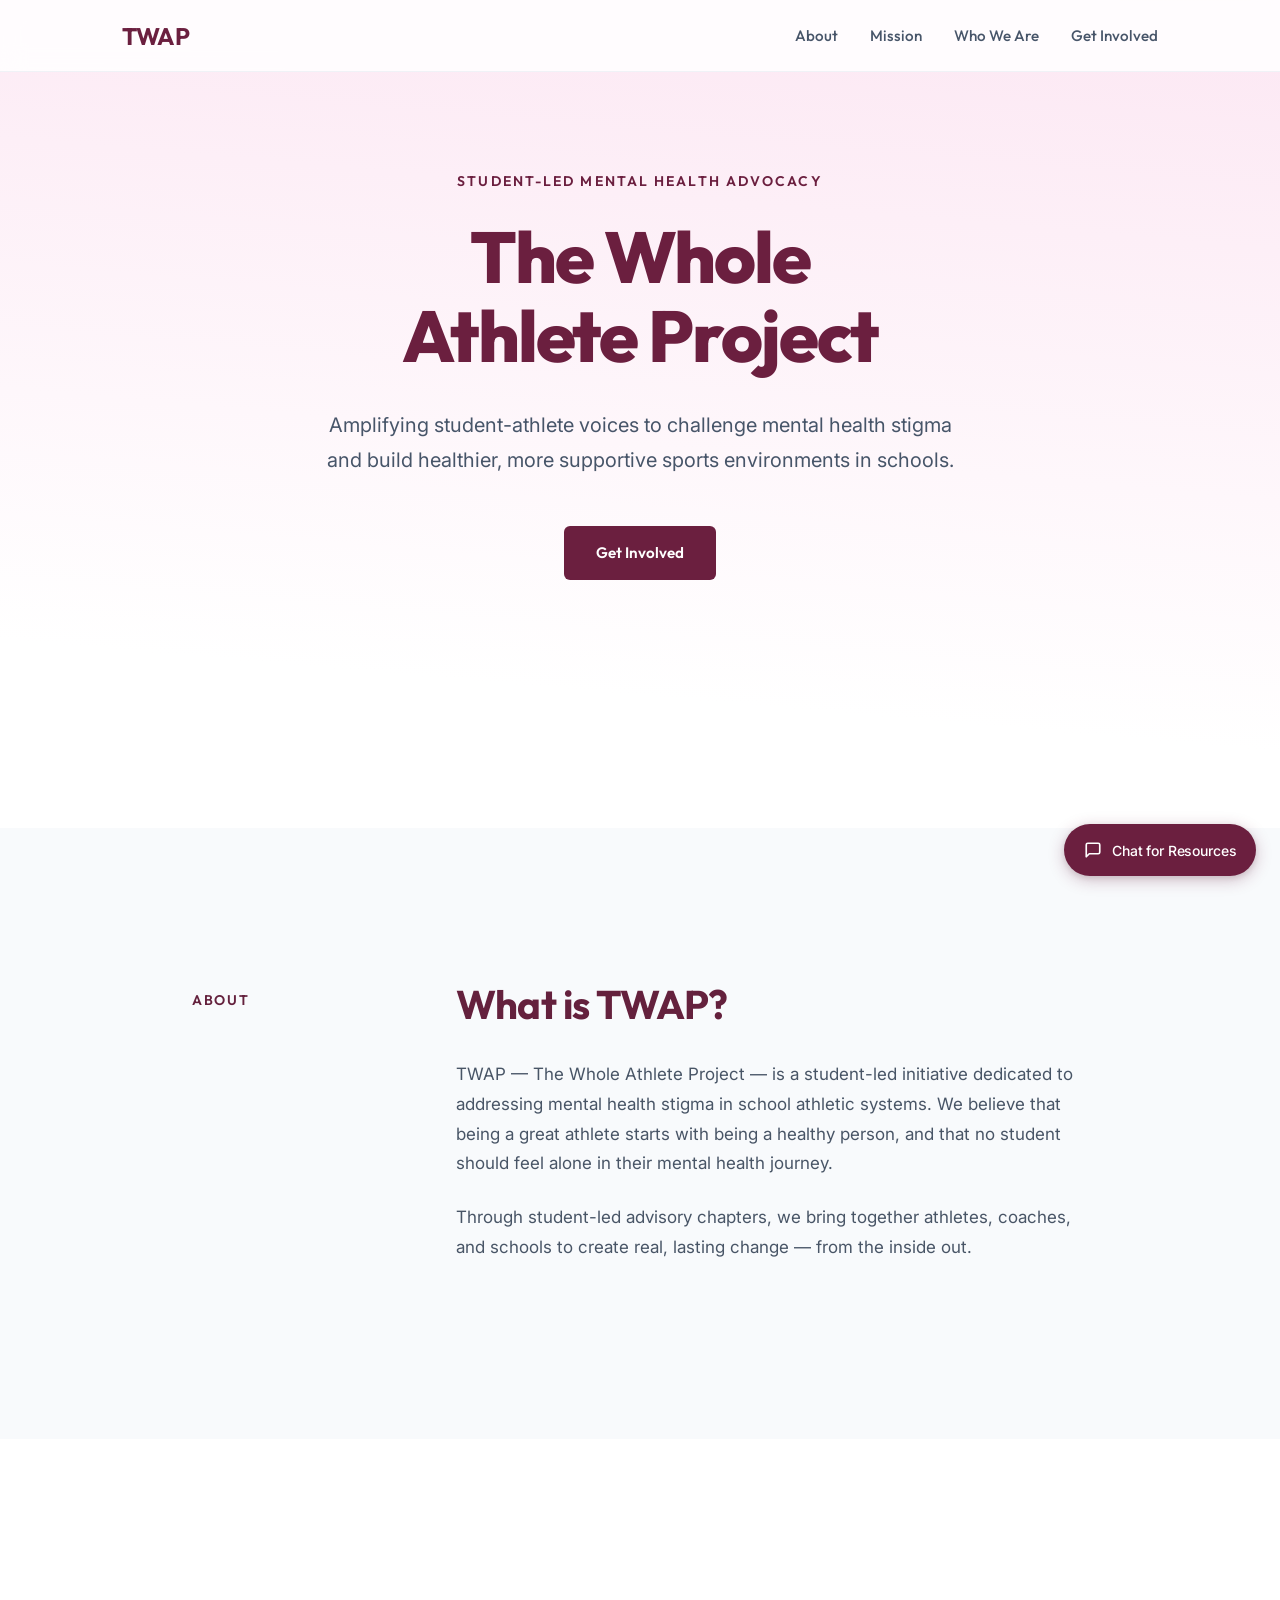
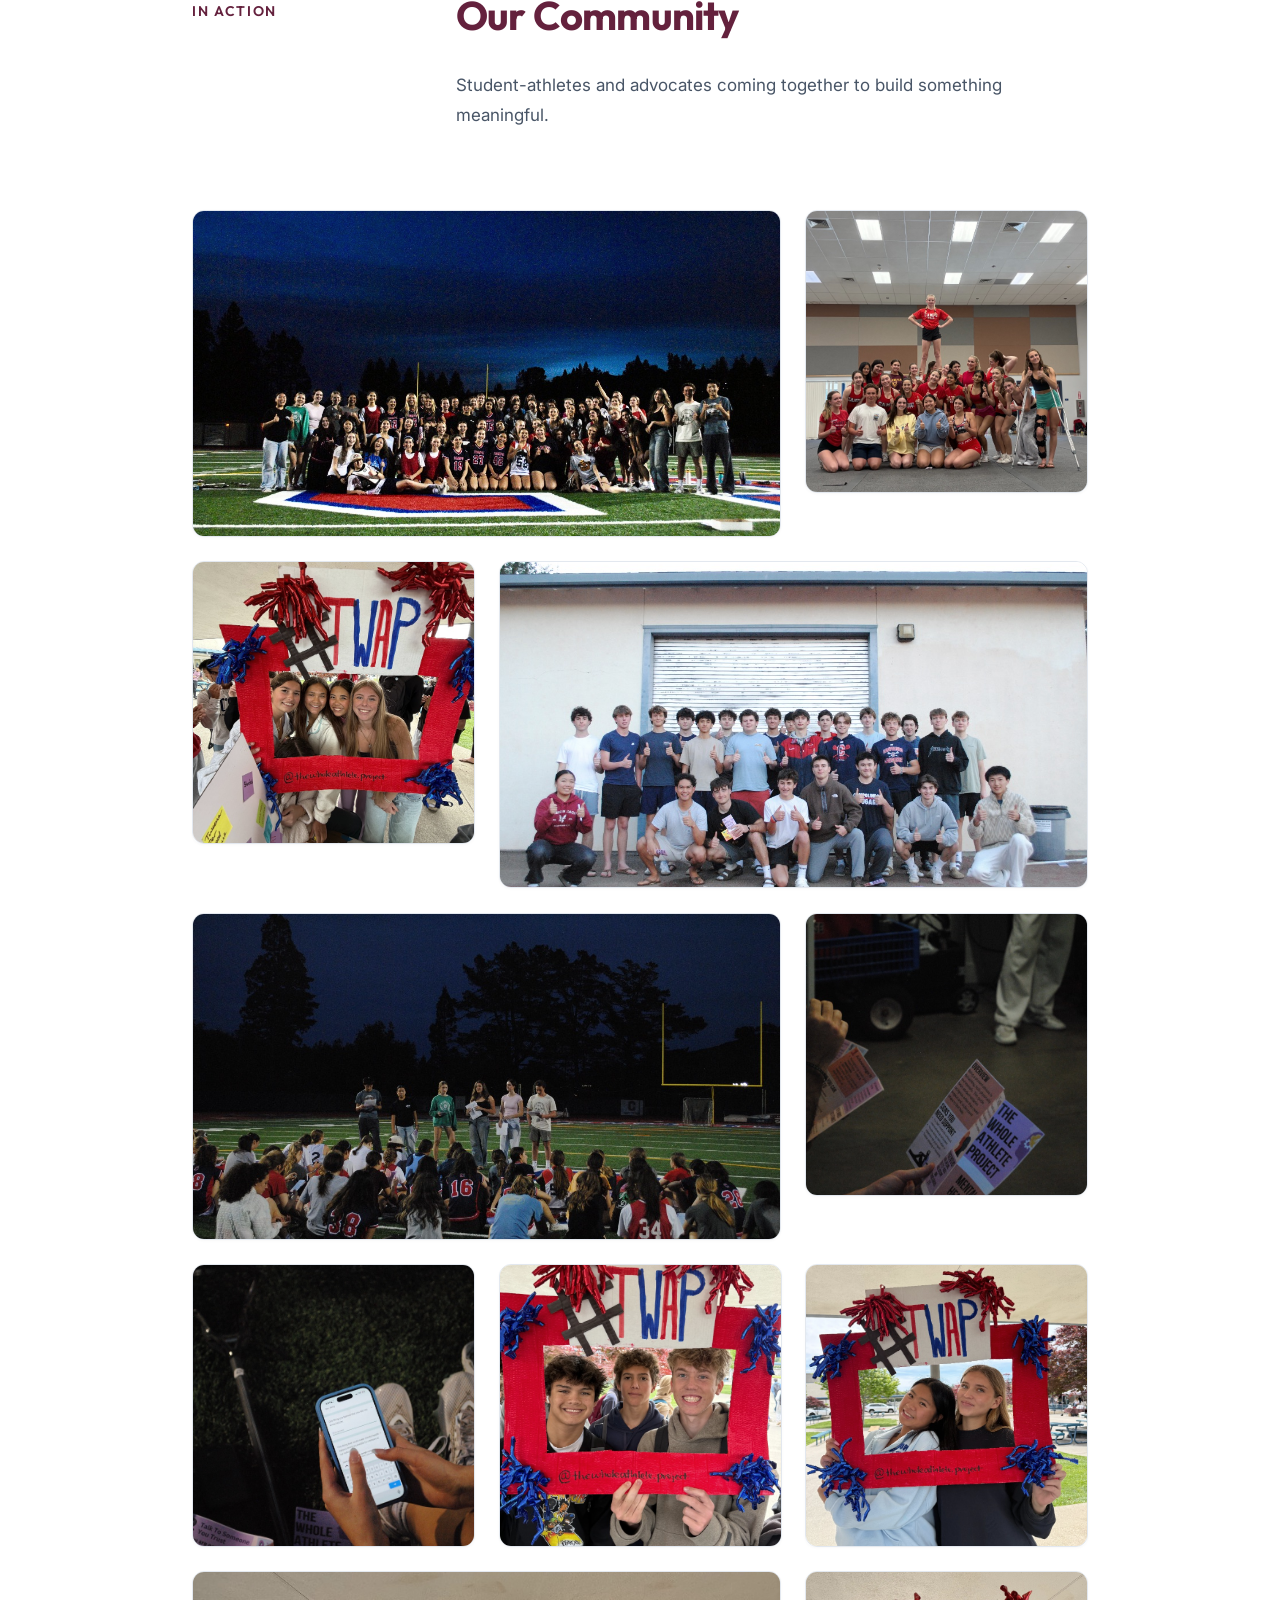
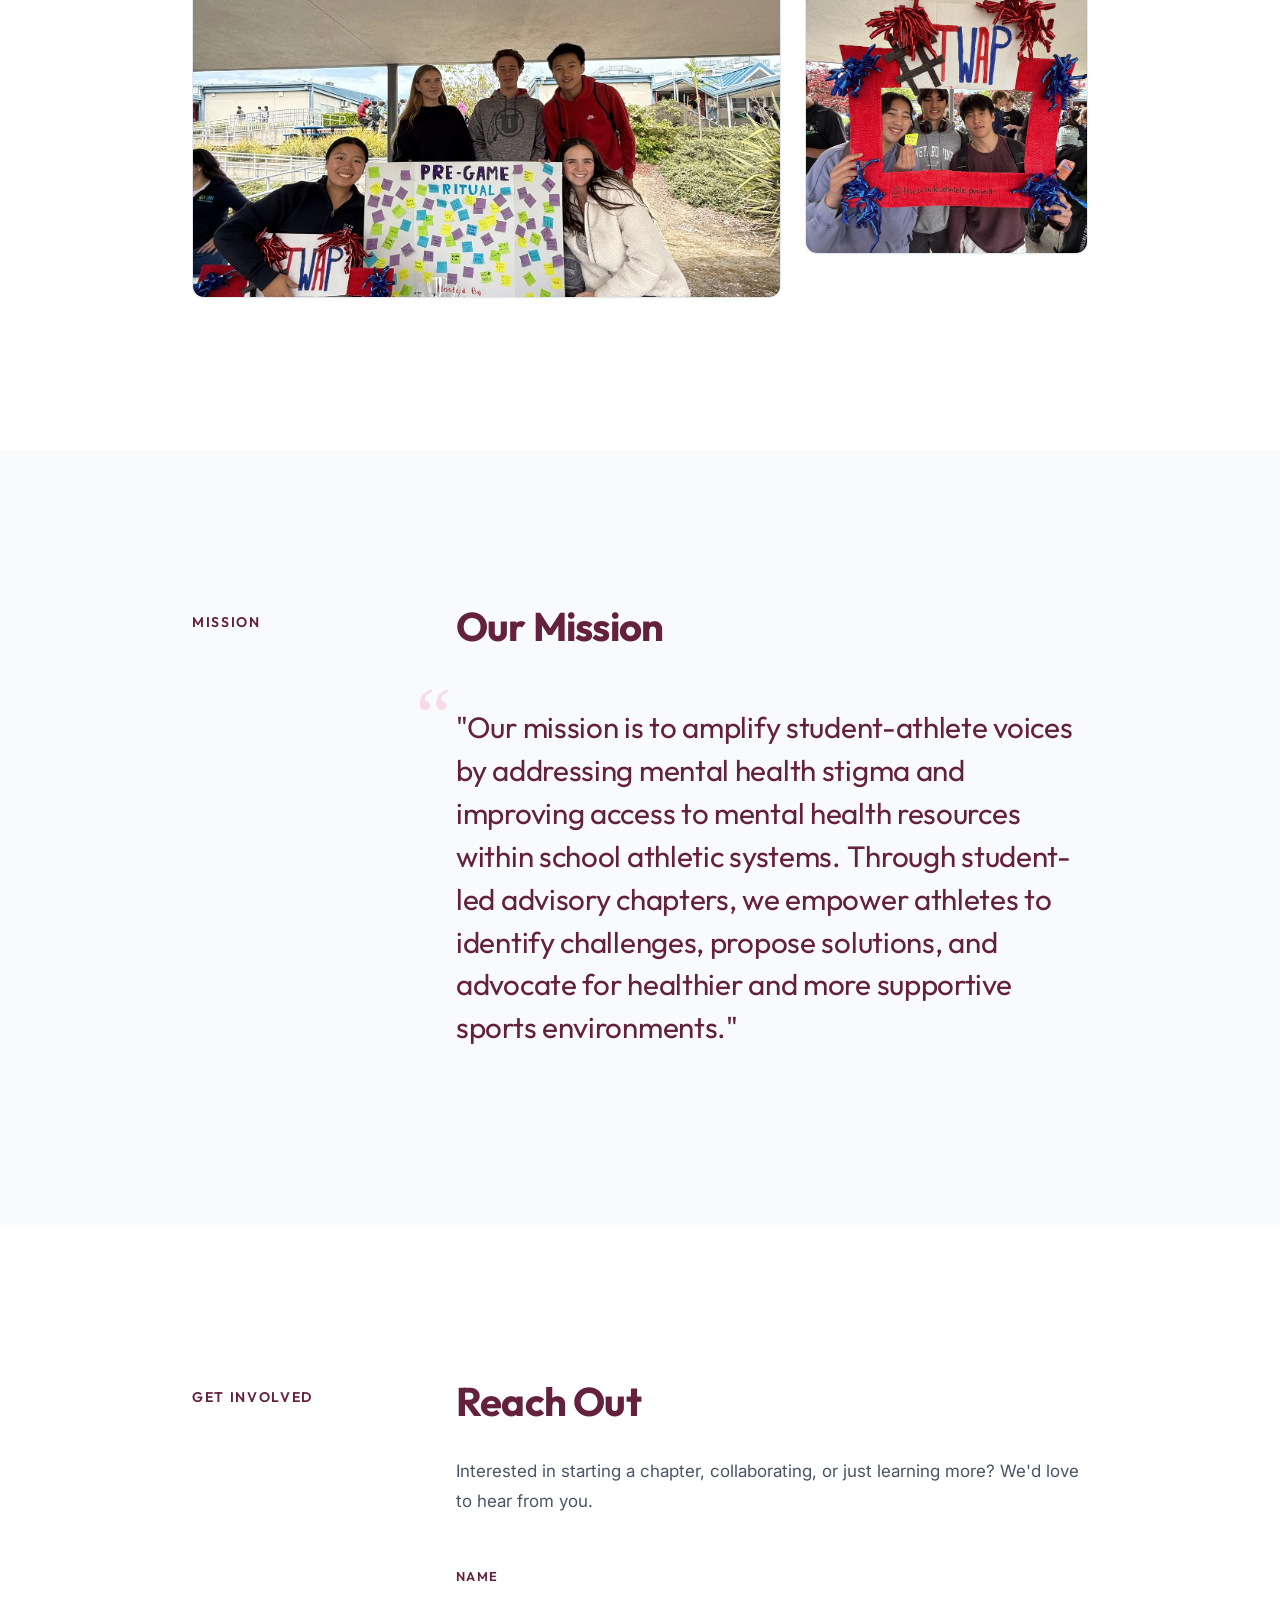
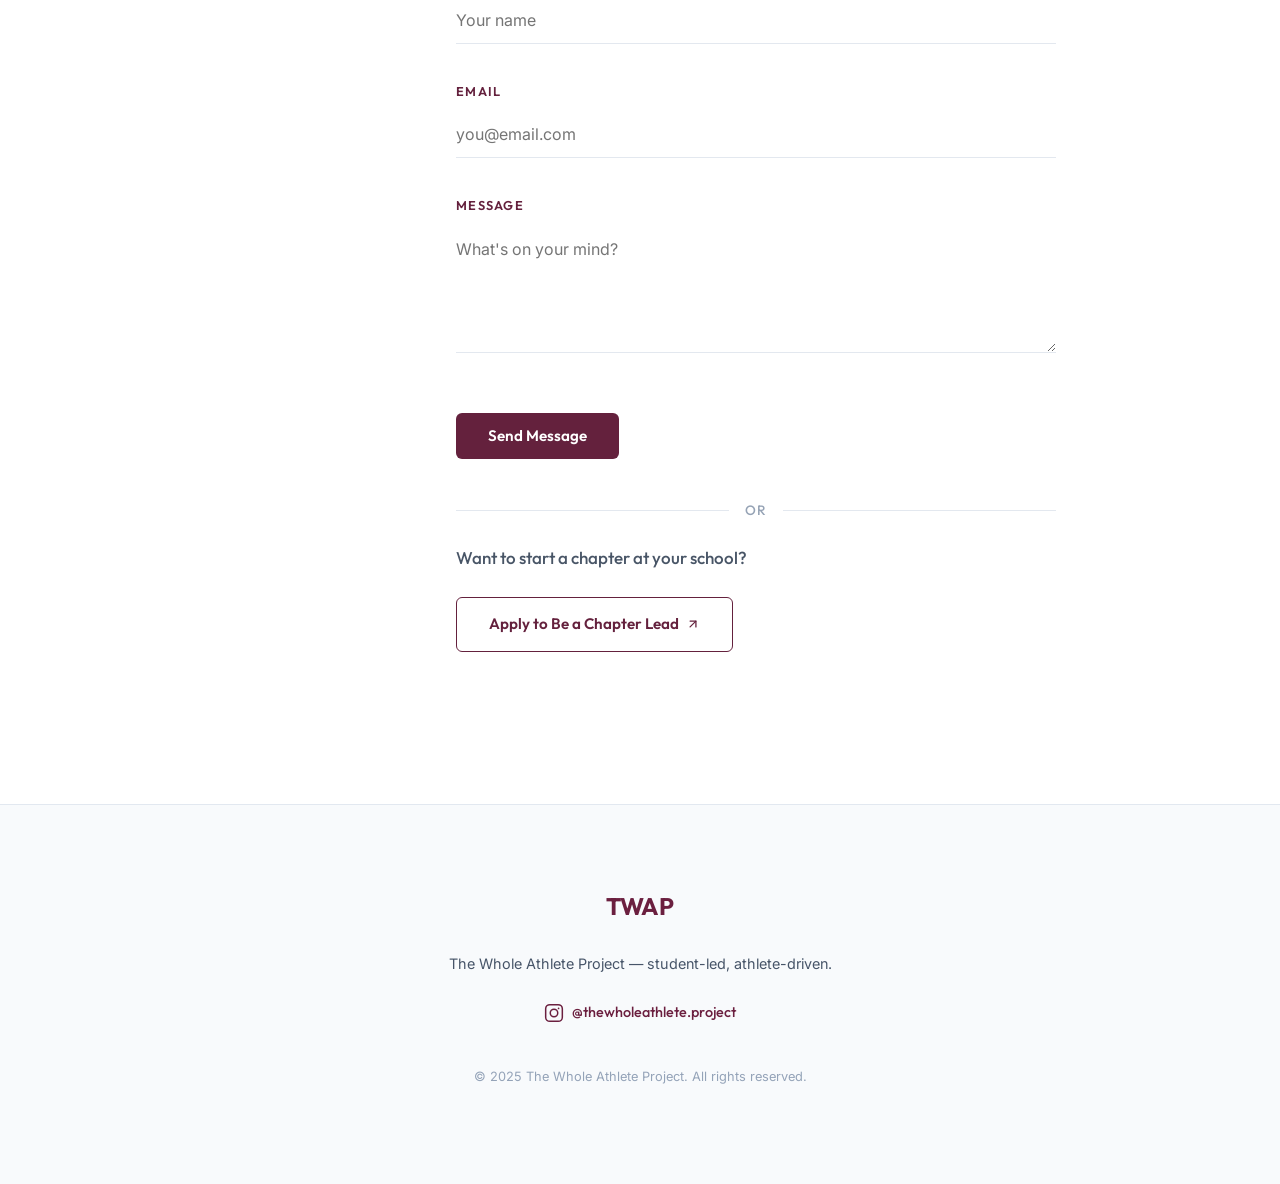
==== commit ea7d35d4: "Add files via upload" ====
--- a/index.html
+++ b/index.html
@@ -86,29 +86,28 @@
           </div>
         </div>
 
-        <!-- Photo grid: 9 photos in asymmetrical collage layout -->
+        <!-- Photo grid: 11 photos in clean 4-wide + 7-normal layout (5 rows, no blank spots) -->
         <div class="photo-grid">
 
-          <!-- Row 1: wide field group + tall cheer team -->
+          <!-- Row 1: wide field group + cheer team -->
           <figure class="photo-cell photo-wide reveal">
             <img src="field-group.jpg" alt="Large group of student-athletes gathered on a football field at night" />
           </figure>
 
-          <figure class="photo-cell photo-tall reveal delay-1">
+          <figure class="photo-cell reveal delay-1">
             <img src="cheer-team.jpg" alt="Cheerleading team forming a pyramid in a gym, all smiling" />
           </figure>
 
-          <!-- Row 1 col 3 -->
-          <figure class="photo-cell reveal delay-2">
+          <!-- Row 2: girls sign + wide lacrosse -->
+          <figure class="photo-cell reveal">
             <img src="event-girls-sign.jpg" alt="Four female student-athletes posing with a handmade TWAP sign" />
           </figure>
 
-          <!-- Row 2: track group wide -->
-          <figure class="photo-cell photo-wide reveal">
+          <figure class="photo-cell photo-wide reveal delay-1">
             <img src="team-lacrosse.jpg" alt="A large group of student-athletes giving thumbs up together on a track" />
           </figure>
 
-          <!-- Row 3: field presentation wide + brochure -->
+          <!-- Row 3: wide field presentation + brochure -->
           <figure class="photo-cell photo-wide reveal">
             <img src="field-presentation.jpg"
               alt="TWAP members presenting to a crowd of student-athletes sitting on a football field at night" />
@@ -118,7 +117,7 @@
             <img src="brochure-hands.jpg" alt="Hands holding a TWAP mental health guide brochure" />
           </figure>
 
-          <!-- Row 4: three smaller squares -->
+          <!-- Row 4: three squares -->
           <figure class="photo-cell reveal">
             <img src="survey-phone.jpg"
               alt="Student filling out a TWAP mental health survey on their phone at an outdoor event" />
@@ -132,8 +131,8 @@
             <img src="event-duo.jpg" alt="Two student-athletes smiling through a TWAP photo frame at a campus event" />
           </figure>
 
-          <!-- Row 5: two new squares -->
-          <figure class="photo-cell reveal">
+          <!-- Row 5: wide booth + sign2 -->
+          <figure class="photo-cell photo-wide reveal">
             <img src="event-booth.jpg"
               alt="TWAP members at a campus booth with a Pre-Game Ritual poster covered in sticky notes" />
           </figure>
@@ -199,6 +198,30 @@
 
             <button type="submit" class="btn">Send Message</button>
           </form>
+
+          <!-- Chapter Lead CTA -->
+          <div class="chapter-lead-inline reveal delay-3">
+            <div class="chapter-lead-divider">
+              <span>or</span>
+            </div>
+            <p class="chapter-lead-inline-label">Want to start a chapter at your school?</p>
+            <a
+              href="https://docs.google.com/forms/d/e/1FAIpQLSe7QqfjxYis3OeeusF6MqQJUMC9NTInMwOWmfdvIqP1kI5Ssg/viewform?usp=header"
+              target="_blank"
+              rel="noopener noreferrer"
+              class="btn btn--outline"
+              id="home-chapter-lead-btn"
+            >
+              Apply to Be a Chapter Lead
+              <svg xmlns="http://www.w3.org/2000/svg" width="14" height="14" viewBox="0 0 24 24" fill="none"
+                stroke="currentColor" stroke-width="2.2" stroke-linecap="round" stroke-linejoin="round"
+                aria-hidden="true" style="margin-left:7px;">
+                <line x1="7" y1="17" x2="17" y2="7"/>
+                <polyline points="7 7 17 7 17 17"/>
+              </svg>
+            </a>
+          </div>
+
         </div>
       </div>
     </section>
--- a/style.css
+++ b/style.css
@@ -212,6 +212,57 @@
   transform: translateY(-1px);
 }
 
+/* Outlined button variant */
+.btn--outline {
+  background-color: transparent;
+  color: var(--blue-ink) !important;
+  border: 1.5px solid var(--blue-ink);
+}
+.btn--outline:hover {
+  background-color: var(--blue-ink);
+  color: var(--white) !important;
+}
+.btn--outline svg {
+  transition: transform 0.2s ease;
+}
+.btn--outline:hover svg {
+  transform: translate(2px, -2px);
+}
+
+/* Chapter lead inline block (home page contact section) */
+.chapter-lead-inline {
+  margin-top: 2.5rem;
+  max-width: 600px;
+}
+
+.chapter-lead-divider {
+  display: flex;
+  align-items: center;
+  gap: 1rem;
+  margin-bottom: 1.25rem;
+  color: var(--gray-400);
+  font-size: 0.85rem;
+  font-family: var(--font-display);
+  font-weight: 500;
+  letter-spacing: 0.05em;
+  text-transform: uppercase;
+}
+.chapter-lead-divider::before,
+.chapter-lead-divider::after {
+  content: '';
+  flex: 1;
+  height: 1px;
+  background: var(--border-color);
+}
+
+.chapter-lead-inline-label {
+  font-family: var(--font-display);
+  font-size: 0.95rem;
+  font-weight: 500;
+  color: var(--text-secondary);
+  margin-bottom: 1rem;
+}
+
 /* ── Section Structure (Chapters) ───────────────────── */
 .section-layout {
   display: grid;
@@ -307,10 +358,7 @@
   aspect-ratio: 1.8 / 1;
 }
 
-.photo-tall {
-  grid-row: span 2;
-  aspect-ratio: 1 / 1.6;
-}
+/* photo-tall removed — caused blank grid cells */
 
 /* Normal square cell ratios */
 .photo-cell:not(.photo-wide):not(.photo-tall) {
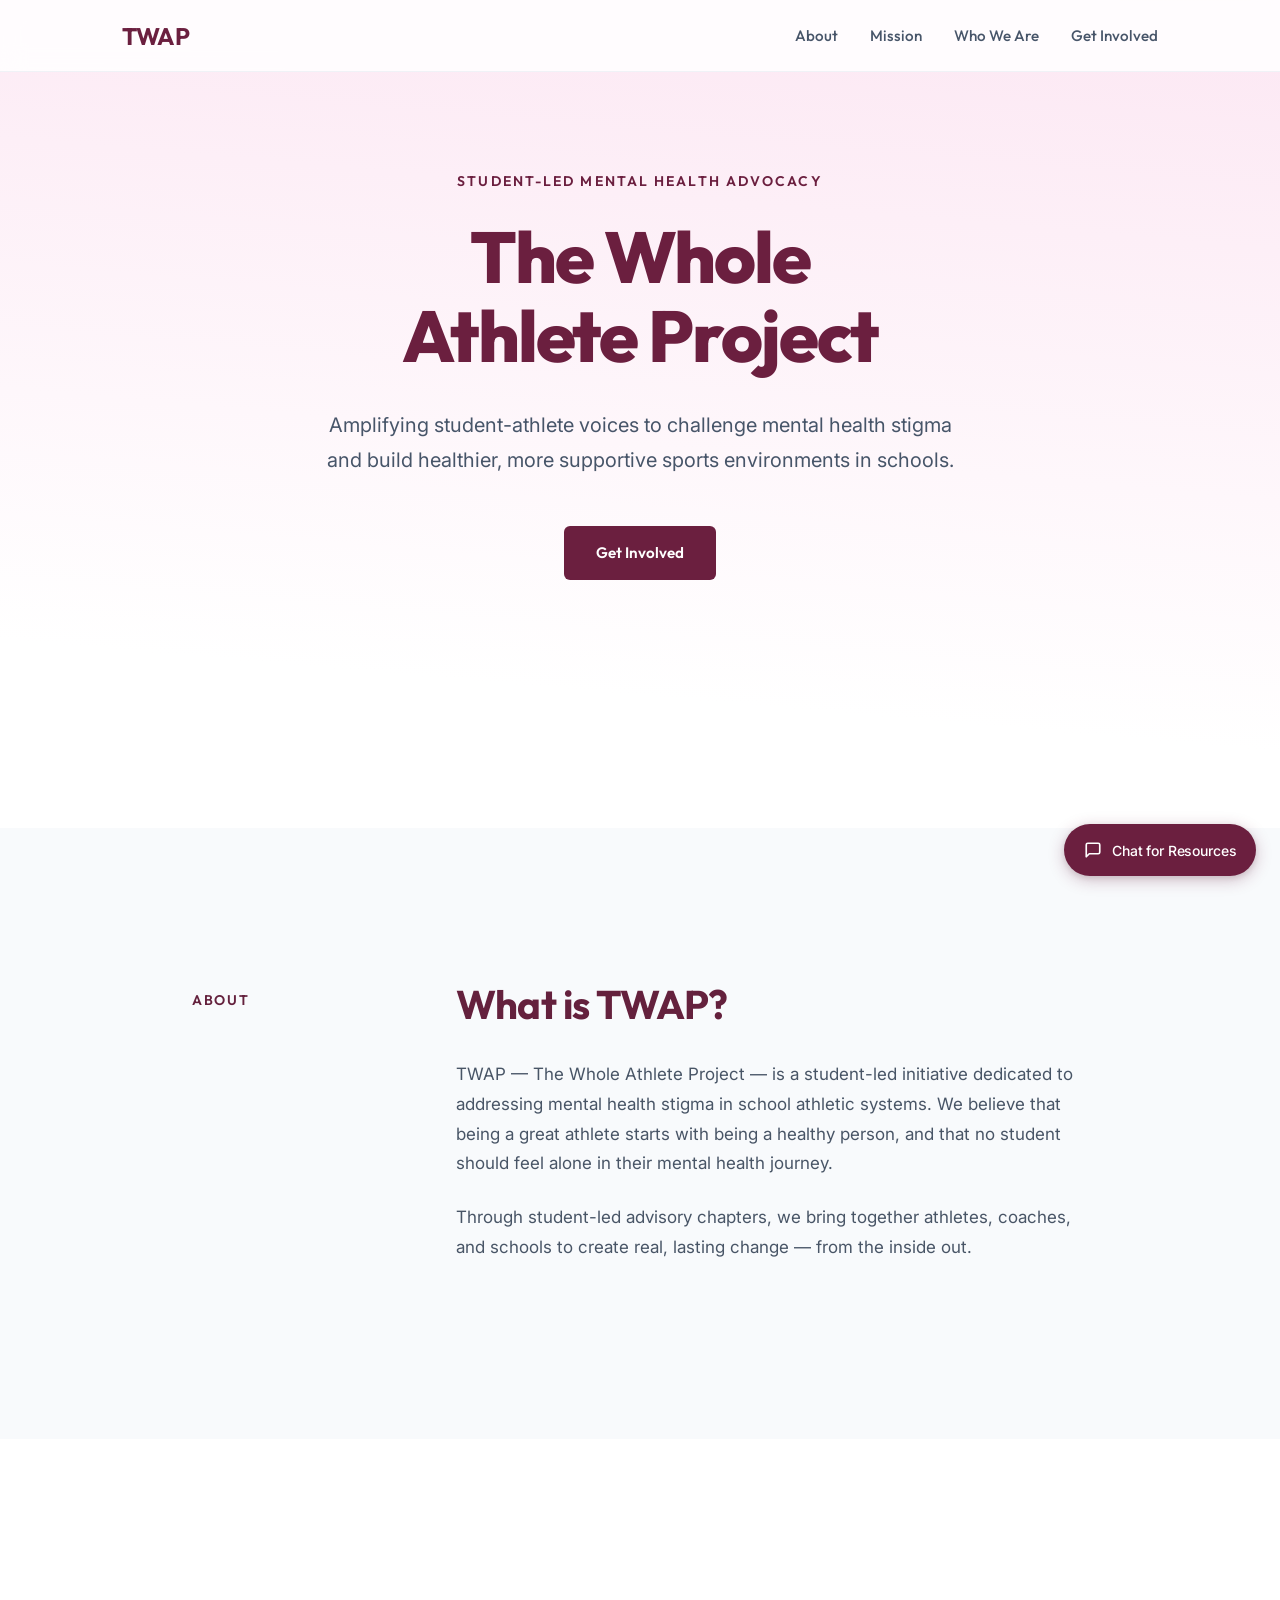
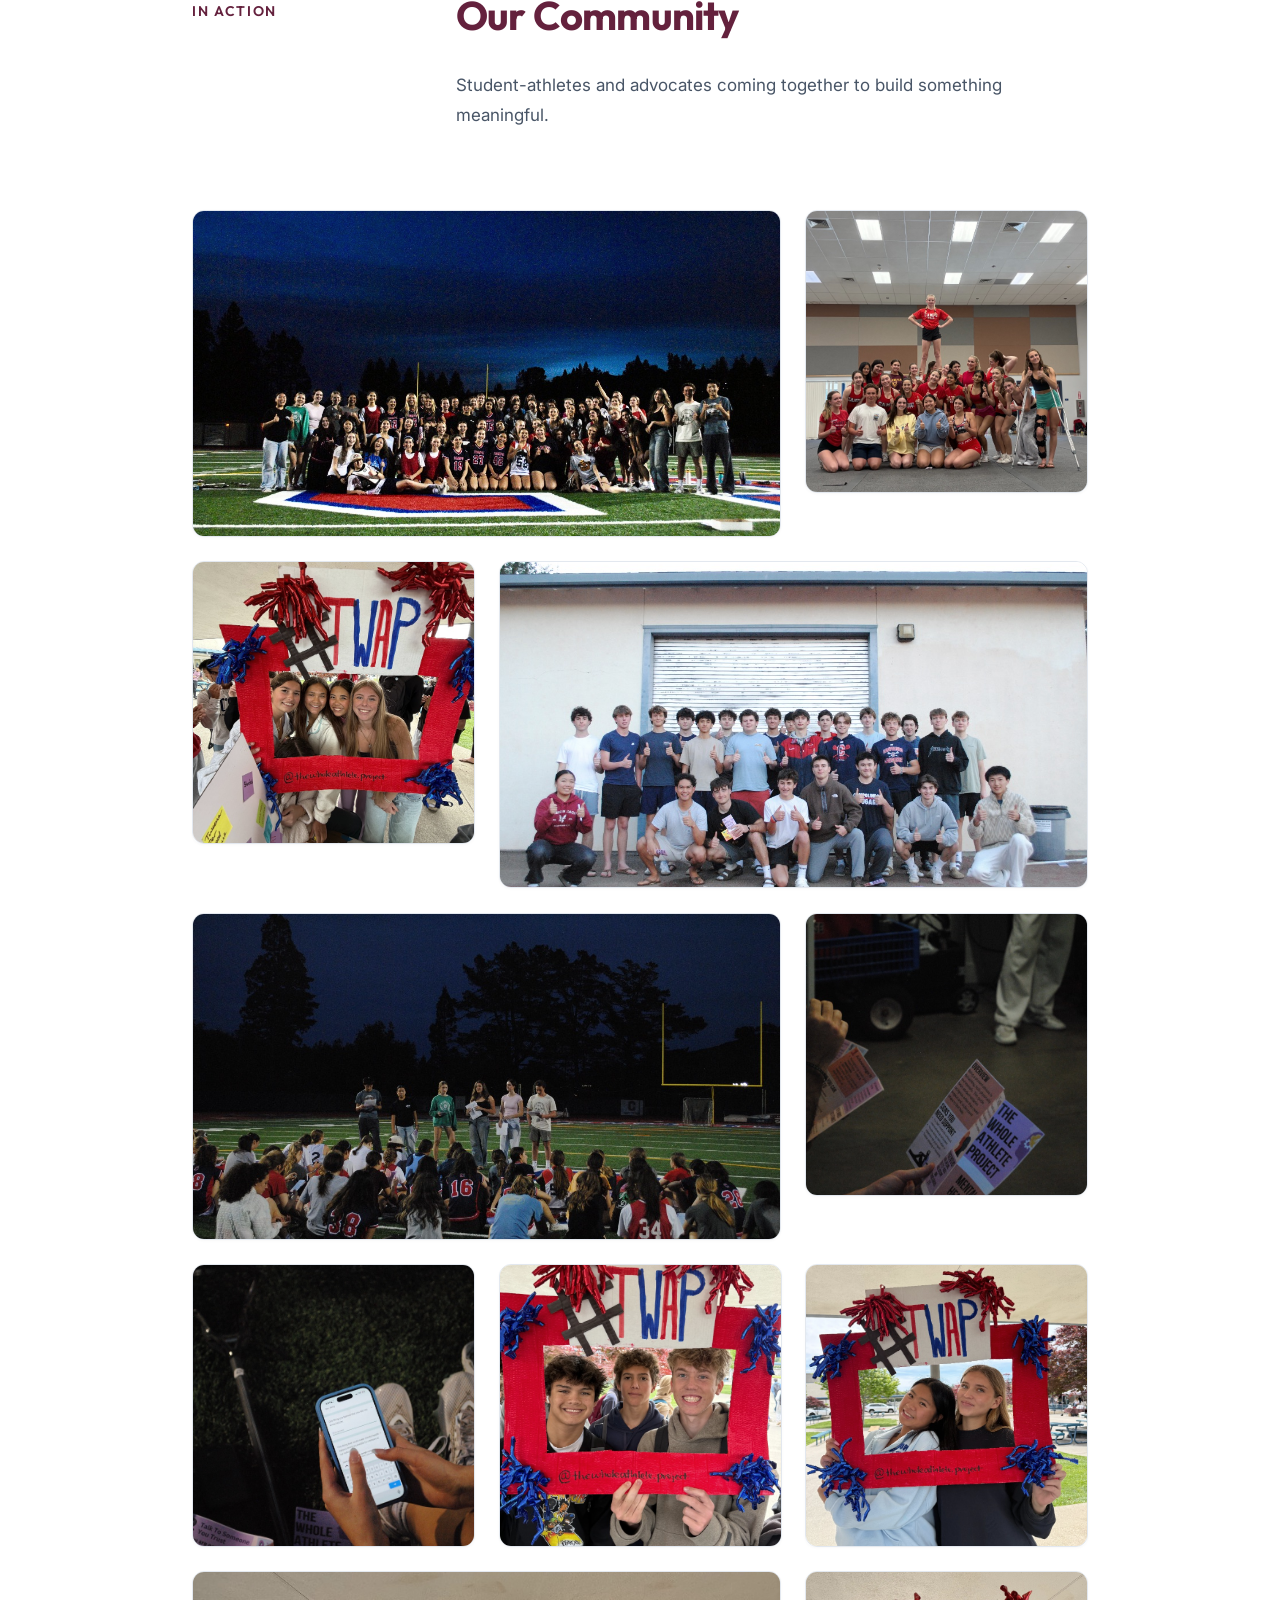
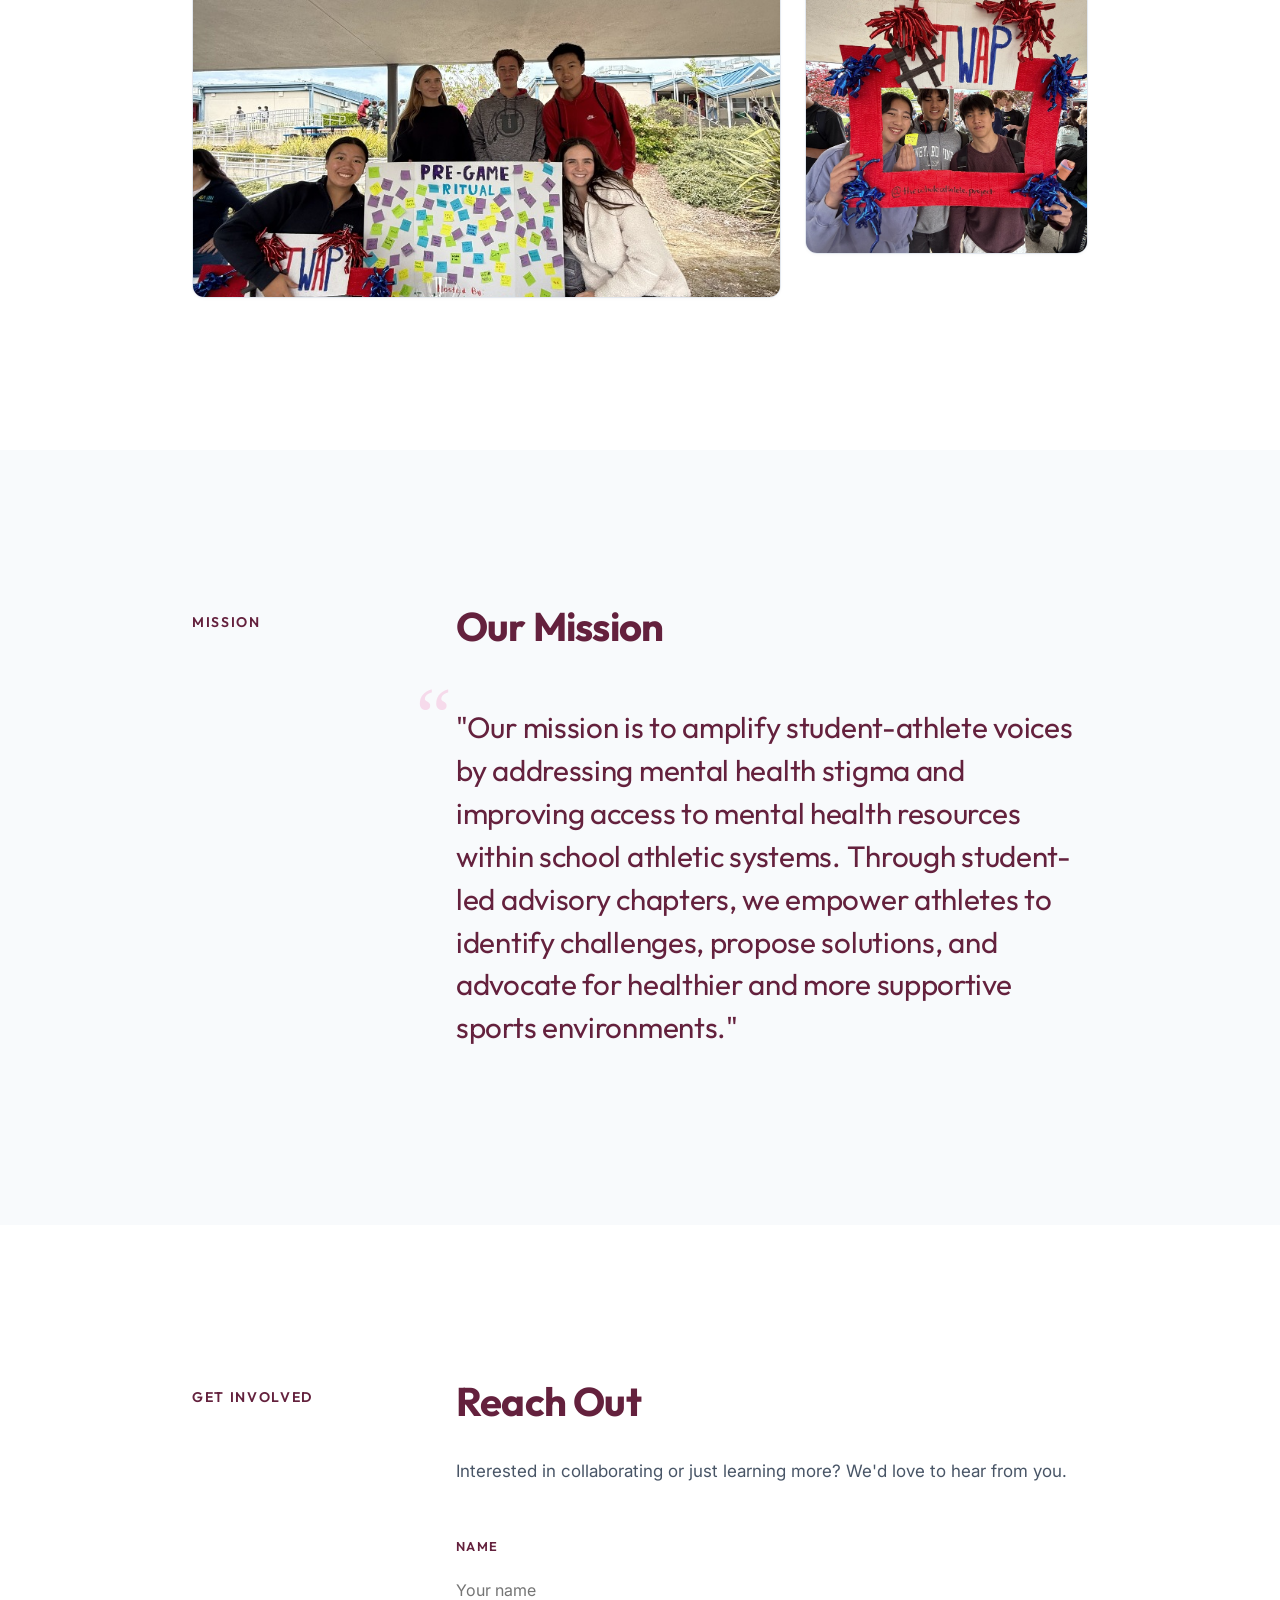
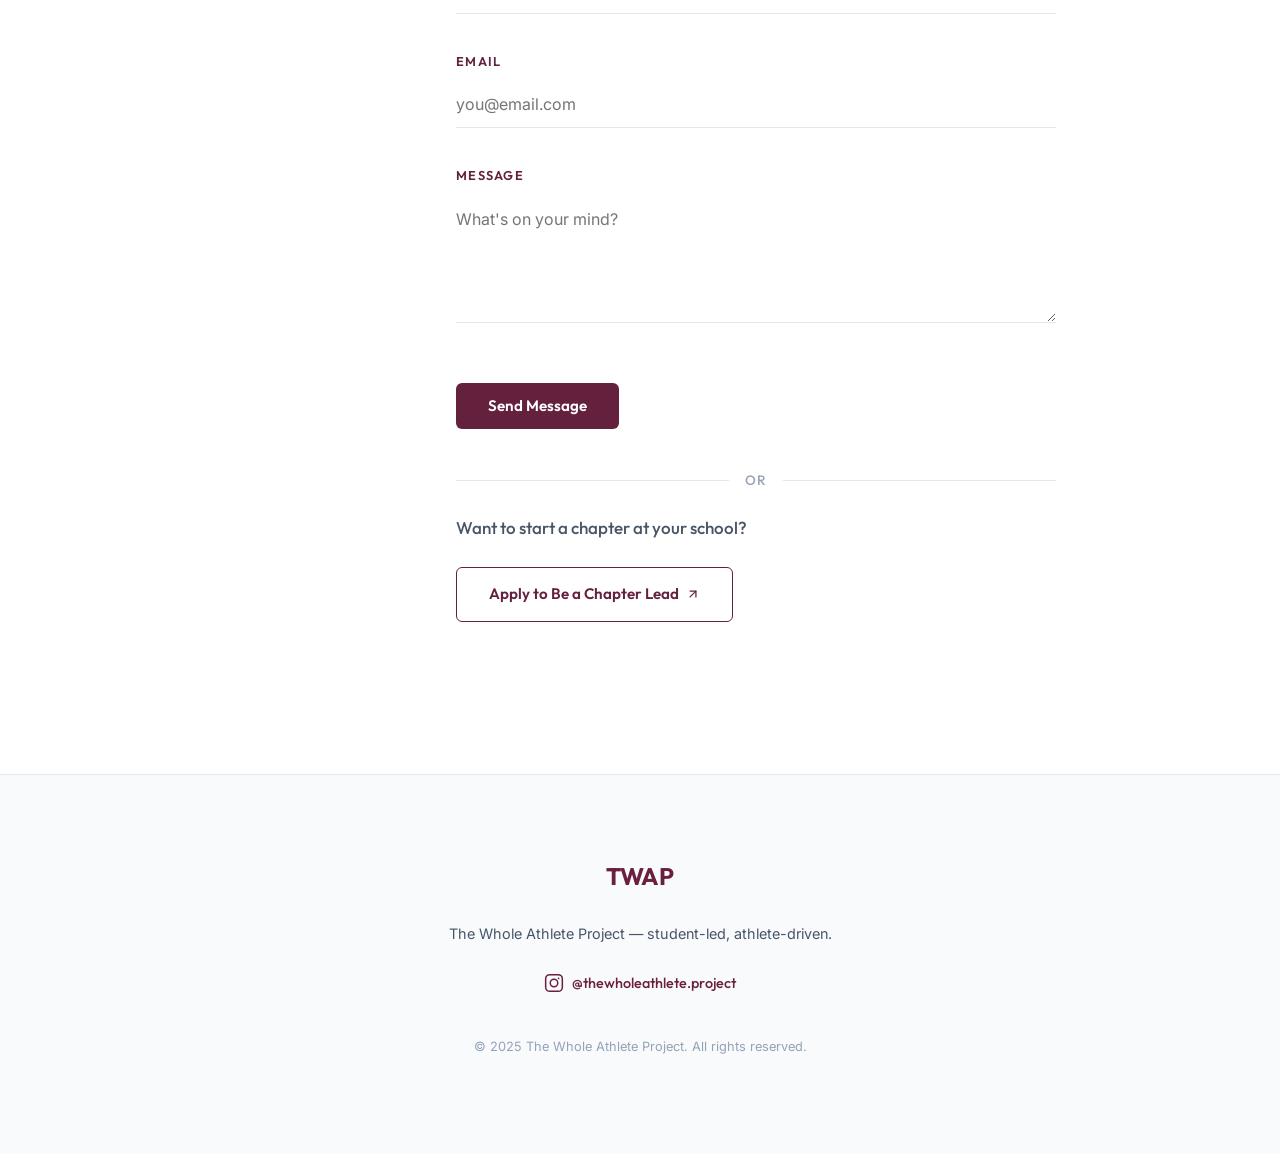
==== commit 9aed0687: "Update index.html" ====
--- a/index.html
+++ b/index.html
@@ -170,7 +170,7 @@
         <div class="section-body">
           <h2 class="reveal">Reach Out</h2>
           <p class="reveal delay-1">
-            Interested in starting a chapter, collaborating, or just learning more?
+            Interested in collaborating or just learning more?
             We'd love to hear from you.
           </p>
 
@@ -252,4 +252,4 @@
   <script src="resource-guide.js"></script>
 </body>
 
-</html>+</html>
